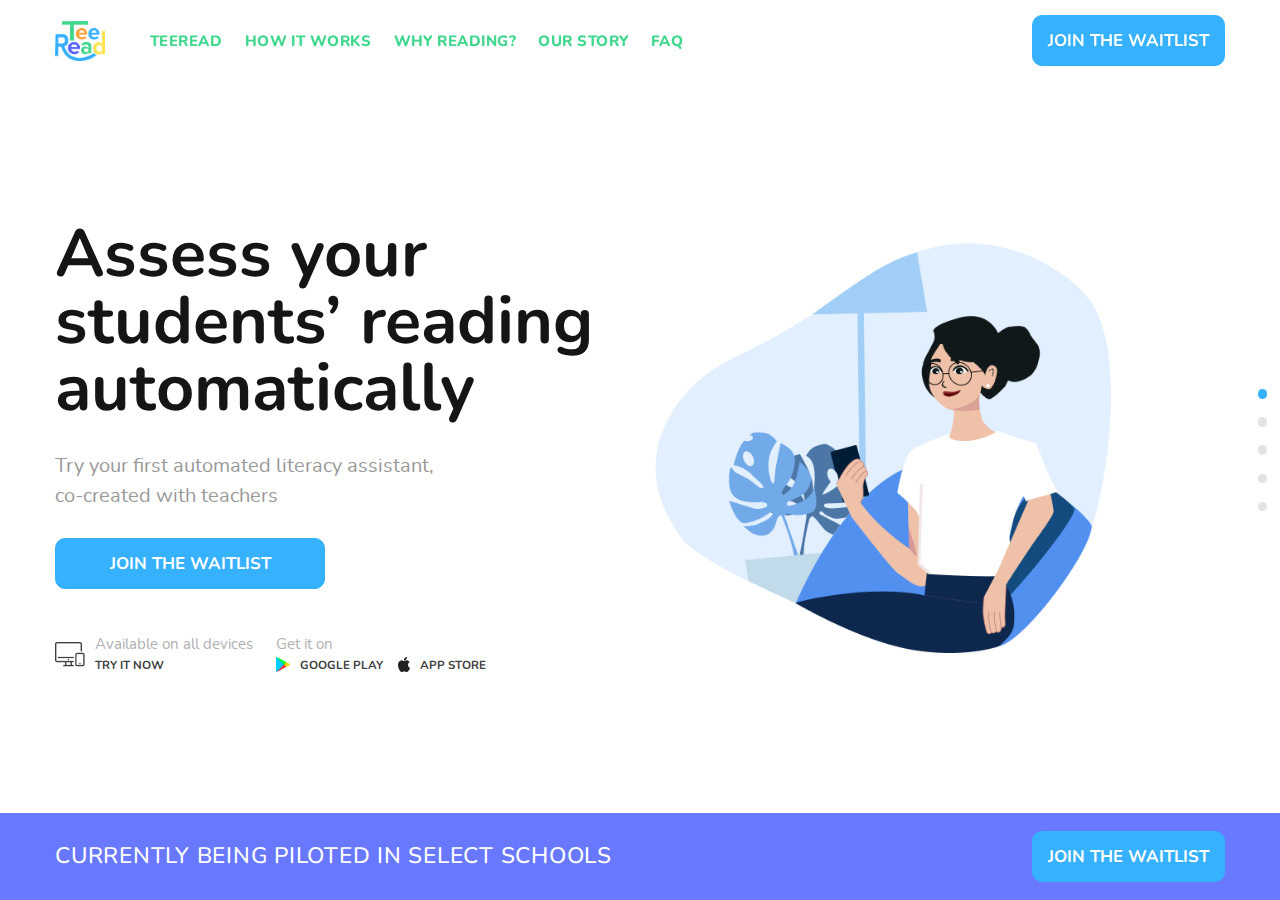
==== index.html @ f29bf94a "fix title & subtitle" ====
<!DOCTYPE html>
<html lang="en">
  <head>
    <meta charset="utf-8" />
    <meta
      name="viewport"
      content="width=device-width, initial-scale=1, shrink-to-fit=no, user-scalable=0"
    />
    <meta
      name="description"
      content="TeeRead - Your first virtual reading teacher-assistant"
    />
    <meta name="author" content="Tixcode" />

    <title>TeeRead</title>

    <!-- CSS -->
    <link href="css/bootstrap.min.css" rel="stylesheet" />
    <link href="css/owl.carousel.min.css" rel="stylesheet" />
    <link href="css/owl.theme.default.min.css" rel="stylesheet" />
    <link href="css/animate.min.css" rel="stylesheet" />
    <link href="css/jquery.pagepiling.css" rel="stylesheet" />
    <link href="css/jquery.fancybox.min.css" rel="stylesheet" />
    <link href="css/LineIcons.css" rel="stylesheet" />

    <!-- Main CSS -->
    <link href="css/style.css" rel="stylesheet" />
    <link href="css/pagepiling.index.css" rel="stylesheet" />

    <!-- mailchimp -->
    <link
      href="//cdn-images.mailchimp.com/embedcode/classic-10_7.css"
      rel="stylesheet"
      type="text/css"
    />

    <!-- Favicons -->
    <link
      rel="apple-touch-icon"
      sizes="180x180"
      href="img/favicons/apple-touch-icon.png"
    />
    <link
      rel="icon"
      type="image/png"
      sizes="32x32"
      href="img/favicons/favicon-32x32.png"
    />
    <link
      rel="icon"
      type="image/png"
      sizes="16x16"
      href="img/favicons/favicon-16x16.png"
    />
    <link rel="manifest" href="img/favicons/site.webmanifest" />
    <link rel="shortcut icon" href="img/favicons/favicon.ico" />
    <meta name="msapplication-TileColor" content="#222222" />
    <meta
      name="msapplication-config"
      content="img/favicons/browserconfig.xml"
    />
    <meta name="theme-color" content="#ffffff" />

    <!-- Global site tag (gtag.js) - Google Analytics -->
    <script
      async
      src="https://www.googletagmanager.com/gtag/js?id=UA-169179571-1"
    ></script>
    <script>
      window.dataLayer = window.dataLayer || [];
      function gtag() {
        dataLayer.push(arguments);
      }
      gtag("js", new Date());

      gtag("config", "UA-169179571-1");
    </script>

    <script>
      !(function () {
        var analytics = (window.analytics = window.analytics || []);
        if (!analytics.initialize)
          if (analytics.invoked)
            window.console &&
              console.error &&
              console.error("Segment snippet included twice.");
          else {
            analytics.invoked = !0;
            analytics.methods = [
              "trackSubmit",
              "trackClick",
              "trackLink",
              "trackForm",
              "pageview",
              "identify",
              "reset",
              "group",
              "track",
              "ready",
              "alias",
              "debug",
              "page",
              "once",
              "off",
              "on",
              "addSourceMiddleware",
              "addIntegrationMiddleware",
              "setAnonymousId",
              "addDestinationMiddleware",
            ];
            analytics.factory = function (e) {
              return function () {
                var t = Array.prototype.slice.call(arguments);
                t.unshift(e);
                analytics.push(t);
                return analytics;
              };
            };
            for (var e = 0; e < analytics.methods.length; e++) {
              var key = analytics.methods[e];
              analytics[key] = analytics.factory(key);
            }
            analytics.load = function (key, e) {
              var t = document.createElement("script");
              t.type = "text/javascript";
              t.async = !0;
              t.src =
                "https://cdn.segment.com/analytics.js/v1/" +
                key +
                "/analytics.min.js";
              var n = document.getElementsByTagName("script")[0];
              n.parentNode.insertBefore(t, n);
              analytics._loadOptions = e;
            };
            analytics._writeKey = "eTuAxEQkCbrU5e5xrBEF3hxDfSV9T7uh";
            analytics.SNIPPET_VERSION = "4.13.2";
            analytics.load("eTuAxEQkCbrU5e5xrBEF3hxDfSV9T7uh");
            analytics.page();
          }
      })();
    </script>
  </head>

  <body class="body-copyright-light">
    <div class="preloader">
      <div class="three-bounce">
        <div class="one"></div>
        <div class="two"></div>
        <div class="three"></div>
      </div>
    </div>
    <div class="wrapper">
      <header id="header" class="header header-fixed">
        <div class="header-bg"></div>

        <div class="container clearfix">
          <div class="d-flex align-items-center justify-content-between">
            <div class="d-flex align-items-center">
              <!-- LOGO -->
              <div class="brand">
                <a href="index.html">
                  <img
                    src="img/logo/logo-teeread.png"
                    alt="logo teeread"
                    width="50px"
                  />
                </a>
              </div>

              <!-- MENU HEADER -->
              <div class="header-content d-none d-lg-block">
                <nav class="menu-header">
                  <ul class="d-flex">
                    <li><a href="index.html">TEEREAD</a></li>
                    <li><a href="howItWorks.html">HOW IT WORKS</a></li>
                    <li data-menuanchor="Resources">
                      <a href="whyIsReadingImportant.html">WHY READING?</a>
                    </li>
                    <li><a href="ourStory.html">OUR STORY</a></li>
                    <li><a href="support.html">FAQ</a></li>
                  </ul>
                </nav>
              </div>
            </div>

            <div class="d-flex align-items-center justify-content-end">
              <!-- ---------------- HIDE --------------- -->
              <!-- <div class="d-none d-md-block"> -->
              <!-- ---------------- /HIDE --------------- -->
              <div class="d-flex align-items-center">
                <!-- ---------------- HIDE --------------- -->
                <!-- <div class="btn-sign-in mr-4" data-toggle="modal" data-target="#send-request">Sign in</div> -->
                <!-- ---------------- /HIDE --------------- -->
                <button
                  class="btn btn-primary"
                  data-toggle="modal"
                  data-target="#send-request"
                >
                  join the waitlist
                </button>
              </div>
              <!-- ---------------- HIDE --------------- -->
              <!-- </div> -->
              <!-- ---------------- /HIDE --------------- -->

              <!-- MENU NAV TOGGLE -->
              <button class="nav-toggle-btn a-nav-toggle d-lg-none ml-4">
                <span class="nav-toggle">
                  <span class="stick stick-1"></span>
                  <span class="stick stick-2"></span>
                </span>
              </button>
            </div>
          </div>
        </div>

        <div class="hide-menu a-nav-toggle"></div>

        <div class="menu">
          <!-- <div class="menu-lang">
            <a href="#" class="menu-lang-item active">Eng</a>
            <a href="#" class="menu-lang-item">fra</a>
            <a href="#" class="menu-lang-item">ger</a>
          </div> -->

          <nav class="menu-main" id="accordion">
            <ul id="menuMain">
              <li class="active"><a href="index.html">Teeread</a></li>
              <li><a href="howItWorks.html">How it works</a></li>
              <li><a href="whyIsReadingImportant.html">Why reading?</a></li>
              <li><a href="ourStory.html">Our Story</a></li>
              <li><a href="support.html">Support</a></li>
            </ul>
          </nav>

          <div class="menu-footer">
            <ul class="social social-rounded social-nav-toggle">
              <li>
                <a
                  href="https://www.youtube.com/channel/UCop2B0gRpACkFYAWOAhelCw"
                  target="_link"
                  ><i class="lni lni-youtube"></i
                ></a>
              </li>
              <li>
                <a href="https://www.instagram.com/teeread_ok/" target="_link"
                  ><i class="lni lni-instagram-original"></i
                ></a>
              </li>
            </ul>
            <div class="menu-copyright">
              &copy; TeeRead 2021<br />
              All Rights Reserved
            </div>
          </div>
        </div>
      </header>

      <div id="content" class="content">
        <div class="homepage-personal a-pagepiling">
          <!-- SECTION-1 -->
          <div class="section pp-scrollable slide-dark slide-dark-footer">
            <div class="slide-container pt-5 py-md-none">
              <div
                class="slide-bg animate-element delay5 fadeInRight d-none d-md-block d-lg-block d-xl-none"
              >
                <img
                  src="img/teacher-intro.png"
                  alt=""
                  class="slide-photo slide-teacher-intro"
                />
              </div>
              <div class="slide-bg animate-element delay5 fadeInDown">
                <div
                  class="slide-photo slide-intro-background-mobile transformLeft"
                ></div>
              </div>
              <div class="container">
                <div class="row d-flex align-items-center">
                  <div class="col-12 col-md-8 col-lg-6 z-index-1">
                    <h1
                      class="slide-title animate-element delay4 fadeInDown slide-title-white-mobile"
                    >
                      Assess your students’ reading automatically
                    </h1>
                    <div class="animate-element delay6 fadeInUp">
                      <div
                        class="slide-descr slide-descr-intro slide-descr-white-mobile"
                      >
                        Try your first automated literacy assistant, co-created
                        with teachers
                      </div>
                      <div class="slide-btn row">
                        <div class="col-12 col-md-6 btn-intro">
                          <button
                            class="btn btn-primary width-btn"
                            data-toggle="modal"
                            data-target="#send-request"
                          >
                            Join the waitlist
                          </button>
                        </div>
                        <!-- ---------------- HIDE --------------- -->
                        <!-- <div class="col-12 col-md-6 btn-intro">
                          <a href="howItWorks.html" class="d-contents">
                            <button class="btn btn-outline-success width-btn">How it works</button>
                          </a>
                        </div> -->
                        <!-- ---------------- /HIDE --------------- -->
                      </div>
                      <div class="d-none d-md-block d-lg-block d-xl-block">
                        <div class="mt-5 d-flex">
                          <a href="#" class="d-inline-block mr-4">
                            <div class="d-flex align-items-center">
                              <img
                                src="img/devices.png"
                                alt="devices"
                                class="device-icon"
                              />
                              <div>
                                <p class="btn-app-subtitle">
                                  Available on all devices
                                </p>
                                <div
                                  class="btn-app-title btn-app-title-hover"
                                  data-toggle="modal"
                                  data-target="#send-request"
                                >
                                  Try it now
                                </div>
                              </div>
                            </div>
                          </a>
                          <div class="d-inline-block">
                            <p class="btn-app-subtitle">Get it on</p>
                            <div class="d-flex">
                              <a
                                href="https://play.google.com/store/apps/details?id=com.teeread.teachers"
                                target="_blank"
                                class="d-flex mr-3"
                              >
                                <img
                                  src="img/google-play.png"
                                  alt="google-play-icon"
                                  class="google-apple-icon"
                                />
                                <div class="btn-app-title btn-app-title-hover">
                                  Google play
                                </div>
                              </a>
                              <a
                                href="https://apps.apple.com/us/app/teeread-for-teachers/id1532435916"
                                target="_blank"
                                class="d-flex"
                              >
                                <img
                                  src="img/apple.png"
                                  alt="apple-icon"
                                  class="google-apple-icon"
                                />
                                <div class="btn-app-title btn-app-title-hover">
                                  App store
                                </div>
                              </a>
                            </div>
                          </div>
                        </div>
                      </div>
                    </div>
                  </div>
                  <div
                    class="col-6 animate-element delay5 fadeInRight d-none d-xl-block"
                  >
                    <img
                      src="img/teacher-intro.png"
                      alt=""
                      class="teacher-intro"
                    />
                  </div>
                </div>
              </div>
              <div
                class="z-index-200 section-bar animate-element delay4 fadeInUp"
              >
                <div class="container">
                  <div class="row">
                    <div
                      class="col-12 d-flex align-items-center justify-content-between"
                    >
                      <h3
                        class="section-bar-title animate-element delay6 fadeInUp mb-0"
                      >
                        Currently being piloted in select schools
                      </h3>
                      <button
                        class="btn btn-primary animate-element delay8 fadeInUp d-none d-md-block d-lg-block d-xl-block"
                        data-toggle="modal"
                        data-target="#send-request"
                      >
                        Join the waitlist
                      </button>
                    </div>
                  </div>
                </div>
              </div>
            </div>
          </div>

          <!-- SECTION-2 -->
          <div class="section pp-scrollable slide-personal-services">
            <div class="slide-container">
              <!-- circle-orange -->
              <div class="container">
                <div class="row award-list d-flex justify-content-center my-5">
                  <div
                    class="col-12 col-sm-7 col-md-4 col-lg-3 col-xl-3 animate-element delay5 fadeInUp my-5"
                  >
                    <div class="award-item-blue">
                      <a href="#Assess">
                        <div class="award-item-logo">
                          <img src="img/checklist.png" alt="" />
                        </div>
                        <div class="award-item-descr slide-descr">
                          Assess fluency and reading comprehension automatically
                        </div>
                      </a>
                    </div>
                  </div>
                  <div
                    class="col-12 col-sm-7 col-md-4 col-lg-3 col-xl-3 animate-element delay6 fadeInUp my-5"
                  >
                    <div class="award-item-light-blue">
                      <a href="#Library">
                        <div class="award-item-logo">
                          <img src="img/book.png" alt="" />
                        </div>
                        <div class="award-item-descr slide-descr">
                          Give your students access to a personalized library of
                          books
                        </div>
                      </a>
                    </div>
                  </div>
                  <div
                    class="col-12 col-sm-7 col-md-4 col-lg-3 col-xl-3 animate-element delay7 fadeInUp my-5"
                  >
                    <div class="award-item-green">
                      <a href="#Teacher">
                        <div class="award-item-logo">
                          <img src="img/hero.png" alt="" />
                        </div>
                        <div class="award-item-descr slide-descr">
                          Co-created with and for teachers
                        </div>
                      </a>
                    </div>
                  </div>
                </div>
              </div>
            </div>
          </div>

          <!-- SECTION-3 -->
          <div class="section pp-scrollable slide-personal-services">
            <div class="slide-container">
              <!-- circle-orange -->
              <div class="slide-bg animate-element delay5 fadeInLeft">
                <img
                  src="img/ring-orange.png"
                  alt=""
                  class="slide-photo slide-circle1"
                />
              </div>
              <div class="container">
                <div class="row">
                  <div
                    class="col-12 col-md-6 d-none d-md-block d-lg-block d-xl-block"
                  >
                    <div
                      class="animate-element delay5 fadeInRight d-flex justify-content-center"
                    >
                      <img
                        src="img/phone-home-1.png"
                        alt="phone"
                        class="phone-photo"
                      />
                    </div>
                  </div>
                  <div class="col-12 col-md-5 d-flex align-items-center">
                    <div>
                      <h3
                        class="slide-title-info animate-element delay5 fadeInDown"
                      >
                        Assess fluency and reading comprehension automatically
                      </h3>
                      <div
                        class="service-item-descr font-size-item-descr slide-descr animate-element delay5 fadeInUp"
                      >
                        Assign a TeeRead assessment to your classroom in
                        minutes, get access to your students’ key reading
                        metrics and group them all within the platform.
                      </div>
                      <!-- ---------------- HIDE --------------- -->
                      <div
                        class="service-item-more animate-element delay7 fadeInUp"
                      >
                        <a
                          href="howItWorks.html"
                          class="btn btn-sm btn-circle btn-success"
                          >see how it works</a
                        >
                      </div>
                      <!-- ---------------- /HIDE --------------- -->
                    </div>
                  </div>
                  <div class="col-12 d-none show-phone mt-5">
                    <div
                      class="animate-element delay5 fadeInRight d-flex justify-content-center"
                    >
                      <img
                        src="img/phone-home-1.png"
                        alt="phone"
                        class="phone-photo"
                      />
                    </div>
                  </div>
                </div>
              </div>
            </div>
          </div>

          <!-- SECTION-4 -->
          <div class="section pp-scrollable slide-personal-services">
            <div class="slide-container">
              <!-- circle-orange -->
              <div class="slide-bg animate-element delay5 fadeInRight">
                <img
                  src="img/ring-lightblue.png"
                  alt=""
                  class="slide-photo slide-circle2"
                />
              </div>
              <div class="container">
                <div class="row">
                  <div class="col-md-5 d-flex align-items-center">
                    <div>
                      <h3
                        class="slide-title-info animate-element delay5 fadeInDown"
                      >
                        Give your students access to a personalized library of
                        books
                      </h3>
                      <div
                        class="service-item-descr slide-descr font-size-item-descr animate-element delay5 fadeInUp"
                      >
                        After each assessment, your students gain access to a
                        personalized library of just-right leveled books so they
                        can continuously grow their love for reading.
                      </div>
                      <!-- ---------------- HIDE --------------- -->
                      <div
                        class="service-item-more animate-element delay7 fadeInUp"
                      >
                        <a
                          href="howItWorks.html"
                          class="btn btn-sm btn-circle btn-success"
                          >see how it works</a
                        >
                      </div>
                      <!-- ---------------- /HIDE --------------- -->
                    </div>
                  </div>
                  <div class="col-md-6">
                    <div
                      class="animate-element delay5 fadeInLeft d-flex justify-content-center"
                    >
                      <img
                        src="img/phone-home-2.png"
                        alt="phone"
                        class="phone-photo"
                      />
                    </div>
                  </div>
                </div>
              </div>
            </div>
          </div>

          <!-- SECTION-5 -->
          <div class="section pp-scrollable slide-personal-services">
            <div class="slide-container">
              <!-- circle-orange -->
              <div class="slide-bg animate-element delay5 fadeInLeft">
                <img
                  src="img/teacher.png"
                  alt=""
                  class="slide-photo slide-teacher"
                />
              </div>
              <div
                class="container container-teacher"
                style="margin-bottom: 200px; margin-top: 100px"
              >
                <div class="row">
                  <div class="col-md-6"></div>
                  <div class="col-md-5 d-flex align-items-center">
                    <div>
                      <h3
                        class="slide-title-info animate-element delay5 fadeInDown"
                      >
                        Co-created with and for teachers
                      </h3>
                      <div
                        class="service-item-descr slide-descr font-size-item-descr animate-element delay5 fadeInUp"
                      >
                        We want to be a real helper, not another platform that
                        drains your time. That’s why TeeRead was designed with
                        teachers to be useful in real classrooms.
                      </div>
                      <div
                        class="service-item-more animate-element delay7 fadeInUp"
                      >
                        <a
                          href="howItWorks.html"
                          class="btn btn-sm btn-circle btn-success"
                          >see how it works</a
                        >
                      </div>
                    </div>
                  </div>
                </div>
              </div>
            </div>
            <div
              class="flex-container"
              style="
                width: 100%;
                height: auto;
                padding: 1.2rem 0;
                background-color: #6979ff;
              "
            >
              <div class="container">
                <div class="row">
                  <div
                    class="col-12 d-flex align-items-center justify-content-between"
                  >
                    <h3
                      class="section-bar-title animate-element delay6 fadeInUp mb-0"
                    >
                      Currently being piloted in select schools
                    </h3>
                    <button
                      class="btn btn-primary animate-element delay8 fadeInUp d-none d-md-block d-lg-block d-xl-block"
                      data-toggle="modal"
                      data-target="#send-request"
                    >
                      Join the waitlist
                    </button>
                  </div>
                  <div class="col-12 d-none show-btn-wailist mt-4">
                    <div class="d-flex justify-content-center">
                      <button
                        class="btn btn-primary animate-element delay8 fadeInUp"
                        data-toggle="modal"
                        data-target="#send-request"
                      >
                        Join the waitlist
                      </button>
                    </div>
                  </div>
                </div>
              </div>
            </div>

            <!-- ---------------- HIDE --------------- -->
            <!-- <div class="carousel-project-personal a-carousel-projects owl-carousel owl-theme">
              <div class="carousel-project-item">
                  <div class="container my-5">
                    <div class="animate-element delay5 fadeInDown">
                      <div class="row d-flex justify-content-center">
                        <div class="col-10">
                          <div class="card-testimonials">
                              <div class="d-none show-photo-testimonials">
                                <div class="d-flex align-items-center justify-content-center mb-2">
                                  <img src="img/teacher-profile-1.jpg" alt="" class="img-testimonials">
                                </div>
                                <p class="mb-0 text-center" style="white-space: nowrap;">Teacher</p>
                                <small class="d-flex justify-content-center" style="white-space: nowrap; color: #999999">Chicago, US</small>
                                <hr>
                              </div>
                              <div class="d-flex align-items-center justify-content-center">
                                <div class="d-flex align-items-center">
                                  <span class="slide-descr-testimonials-mark mr-3 d-none d-md-block d-lg-block d-xl-block">“</span>
                                  <div class="slide-descr-testimonials">“OMG TeeRead would be a complete game changer!”​</div>
                                </div>
                                <div class="ml-4 d-none d-md-block d-lg-block d-xl-block">
                                  <div class=" d-flex align-items-center ">
                                    <img src="img/teacher-profile-1.jpg" alt="" class="img-testimonials">
                                    <div class="ml-4">
                                      <div class="d-flex align-items-center">
                                        <div style="border-top: 2px solid rgb(145, 145, 145); width: 15px;margin-right: 5px;"></div>
                                        <div>
                                          <p class="mb-0" style="white-space: nowrap;">Teacher</p>
                                          <small class="color: #999999" style="white-space: nowrap;">Chicago, US</small>
                                        </div>
                                      </div>
                                    </div>
                                  </div>
                                </div>
                              </div>
                          </div>
                        </div>
                      </div>
                    </div>
                  </div>
              </div>
              <div class="carousel-project-item">
                <div class="container my-5">
                  <div class="animate-element delay5 fadeInDown">
                    <div class="row d-flex justify-content-center">
                      <div class="col-10">
                        <div class="card-testimonials">
                            <div class="d-none show-photo-testimonials">
                              <div class="d-flex align-items-center justify-content-center mb-2">
                                <img src="img/teacher-profile-1.jpg" alt="" class="img-testimonials">
                              </div>
                              <p class="mb-0 text-center" style="white-space: nowrap;">Teacher</p>
                              <small class="d-flex justify-content-center" style="white-space: nowrap; color: #999999">Chicago, US</small>
                              <hr>
                            </div>
                            <div class="d-flex align-items-center justify-content-center">
                              <div class="d-flex align-items-center">
                                <span class="slide-descr-testimonials-mark mr-3 d-none d-md-block d-lg-block d-xl-block">“</span>
                                <div class="slide-descr-testimonials">“OMG TeeRead would be a complete game changer!”​</div>
                              </div>
                              <div class="ml-4 d-none d-md-block d-lg-block d-xl-block">
                                <div class=" d-flex align-items-center ">
                                  <img src="img/teacher-profile-1.jpg" alt="" class="img-testimonials">
                                  <div class="ml-4">
                                    <div class="d-flex align-items-center">
                                      <div style="border-top: 2px solid rgb(145, 145, 145); width: 15px;margin-right: 5px;"></div>
                                      <div>
                                        <p class="mb-0" style="white-space: nowrap;">Teacher</p>
                                        <small class="color: #999999" style="white-space: nowrap;">Chicago, US</small>
                                      </div>
                                    </div>
                                  </div>
                                </div>
                              </div>
                            </div>
                        </div>
                      </div>
                    </div>
                  </div>
                </div>
              </div>
              <div class="carousel-project-item">
                <div class="container my-5">
                  <div class="animate-element delay5 fadeInDown">
                    <div class="row d-flex justify-content-center">
                      <div class="col-10">
                        <div class="card-testimonials">
                            <div class="d-none show-photo-testimonials">
                              <div class="d-flex align-items-center justify-content-center mb-2">
                                <img src="img/teacher-profile-1.jpg" alt="" class="img-testimonials">
                              </div>
                              <p class="mb-0 text-center" style="white-space: nowrap;">Teacher</p>
                              <small class="d-flex justify-content-center" style="white-space: nowrap; color: #999999">Chicago, US</small>
                              <hr>
                            </div>
                            <div class="d-flex align-items-center justify-content-center">
                              <div class="d-flex align-items-center">
                                <span class="slide-descr-testimonials-mark mr-3 d-none d-md-block d-lg-block d-xl-block">“</span>
                                <div class="slide-descr-testimonials">“OMG TeeRead would be a complete game changer!”​</div>
                              </div>
                              <div class="ml-4 d-none d-md-block d-lg-block d-xl-block">
                                <div class=" d-flex align-items-center ">
                                  <img src="img/teacher-profile-1.jpg" alt="" class="img-testimonials">
                                  <div class="ml-4">
                                    <div class="d-flex align-items-center">
                                      <div style="border-top: 2px solid rgb(145, 145, 145); width: 15px;margin-right: 5px;"></div>
                                      <div>
                                        <p class="mb-0" style="white-space: nowrap;">Teacher</p>
                                        <small class="color: #999999" style="white-space: nowrap;">Chicago, US</small>
                                      </div>
                                    </div>
                                  </div>
                                </div>
                              </div>
                            </div>
                        </div>
                      </div>
                    </div>
                  </div>
                </div>
              </div>
            </div> -->
            <!-- ---------------- /HIDE --------------- -->

            <footer class="flex-container footer pt-0">
              <!-- ---------------- HIDE --------------- -->
              <!-- <div class="container mb-5">

                <div class="row">
                  <div class="col-md-12 col-lg-8">
                    <div class="row">
                      <div class="col-6 col-sm-3">
                        <ul class="menu-footer">
                          <li class="title-menu-footer"><a href="#">Product</a></li>
                          <li><a href="howItWorks.html">How it works?</a></li>
                          <li><a href="#">Why is reading important?</a></li>
                        </ul>
                      </div>
                      <div class="col-6 col-sm-3">
                        <ul class="menu-footer">
                          <li class="title-menu-footer"><a href="#">Resource</a></li>
                          <li><a href="#">Learn Center</a></li>
                          <li><a href="#">Support</a></li>
                        </ul>
                      </div>
                      <div class="col-6 col-sm-3">
                        <ul class="menu-footer">
                          <li class="title-menu-footer"><a href="#">About</a></li>
                          <li><a href="#">Our Story</a></li>
                          <li><a href="#">Blog</a></li>
                          <li><a href="#">Email us</a></li>
                        </ul>
                      </div>
                      <div class="col-6 col-sm-3">
                        <ul class="menu-footer">
                          <li class="title-menu-footer"><a href="#">Get Started</a></li>
                          <li><a href="#">Sign In</a></li>
                          <li><a href="#">Sing Up for the waitlist</a></li>
                        </ul>
                      </div>
                    </div>
                    
                  </div>
                  <div class="col-lg-4 col-md-12 footer-suscribe-newsletter">
                    <p class="title-suscribe-newsletter">Subscribe to our newsletter!</p>
                    <p class="descr-suscribe-newsletter">Get TeeRead resources, curated content, and activities inspiration for your classroom right into your inbox. Be the first to learn the news about TeeRead launch and product updates.</p>
                    <form action="" class="d-flex">
                      <input type="text" name="email" class="form-control mr-3" placeholder="Your email">
                      <button type="submit" class="btn btn-white">Suscribe</button>
                    </form>
                  </div>
                </div>
              </div>
              <div class="border-top-white"></div> -->
              <!-- ---------------- /HIDE --------------- -->
              <div class="container">
                <div class="row">
                  <div class="col-12 my-4">
                    <div class="row d-flex align-items-center">
                      <div class="col-6">
                        <a
                          class="text-white fw-bold mr-3 link-support"
                          href="support.html"
                          >Support</a
                        >
                        <span class="line-vertical"></span>
                        <small class="ml-3 copyright-white"
                          >Copyright © 2021. All rights reserved.</small
                        >
                      </div>
                      <div class="col-6">
                        <ul
                          class="social social-rounded d-flex justify-content-end"
                        >
                          <li>
                            <a
                              href="https://www.youtube.com/channel/UCop2B0gRpACkFYAWOAhelCw"
                              target="_link"
                              ><i class="lni lni-youtube"></i
                            ></a>
                          </li>
                          <li class="mr-0">
                            <a
                              href="https://www.instagram.com/teeread_ok/"
                              target="_link"
                              ><i class="lni lni-instagram-original"></i
                            ></a>
                          </li>
                          <!-- ---------------- HIDE --------------- -->
                          <!-- <li><a href="#" target="_link"><i class="lni lni-facebook-filled"></i></a></li>
                          <li class="mr-0"><a href="#" target="_link"><i class="lni lni-twitter-filled"></i></a></li> -->
                          <!-- ---------------- /HIDE --------------- -->
                        </ul>
                      </div>
                    </div>
                  </div>
                </div>
              </div>
            </footer>
          </div>
        </div>
      </div>
    </div>

    <!-- Modal -->
    <div class="modal fade" id="send-request">
      <div class="modal-dialog modal-dialog-centered" role="document">
        <div class="modal-content">
          <div class="modal-header">
            <h2 class="modal-title">Join the waitlist</h2>
            <button
              type="button"
              class="close"
              data-dismiss="modal"
              aria-label="Close"
            >
              <i class="lni lni-close"></i>
            </button>
          </div>
          <div class="modal-body">
            <p class="slide-descr">Sign up and be the first to try TeeRead!</p>
            <!-- Begin Mailchimp Signup Form -->
            <div id="mc_embed_signup">
              <form
                action="https://teeread.us10.list-manage.com/subscribe/post?u=e3be2f84ce84baafe79715602&amp;id=d62dc9aa78"
                method="post"
                id="mc-embedded-subscribe-form"
                name="mc-embedded-subscribe-form"
                class="validate"
                target="_blank"
                novalidate
              >
                <div id="mc_embed_signup_scroll">
                  <div class="row">
                    <div class="mc-field-group col-sm-12">
                      <label for="mce-EMAIL">Email Address (required)</label>
                      <input
                        type="email"
                        value=""
                        name="EMAIL"
                        class="required email"
                        id="mce-EMAIL"
                      />
                    </div>
                    <div class="mc-field-group col-md-6 col-sm-12">
                      <label for="mce-NAME">Name </label>
                      <input
                        type="text"
                        value=""
                        name="NAME"
                        class=""
                        id="mce-NAME"
                      />
                    </div>
                    <div class="mc-field-group col-md-6 col-sm-12">
                      <label for="mce-SCHOOL">School Name </label>
                      <input
                        type="text"
                        value=""
                        name="SCHOOL"
                        class=""
                        id="mce-SCHOOL"
                      />
                    </div>
                  </div>
                  <div id="mce-responses" class="clear">
                    <div
                      class="response"
                      id="mce-error-response"
                      style="display: none"
                    ></div>
                    <div
                      class="response"
                      id="mce-success-response"
                      style="display: none"
                    ></div>
                  </div>
                  <!-- real people should not fill this in and expect good things - do not remove this or risk form bot signups-->
                  <div
                    style="position: absolute; left: -5000px"
                    aria-hidden="true"
                  >
                    <input
                      type="text"
                      name="b_e3be2f84ce84baafe79715602_d62dc9aa78"
                      tabindex="-1"
                      value=""
                    />
                  </div>
                  <div class="clear center-md">
                    <input
                      type="submit"
                      value="Join the waitlist!"
                      name="subscribe"
                      id="mc-embedded-subscribe"
                      class="button"
                    />
                  </div>
                </div>
              </form>
            </div>
            <script
              type="text/javascript"
              src="//s3.amazonaws.com/downloads.mailchimp.com/js/mc-validate.js"
            ></script>
            <script type="text/javascript">
              (function ($) {
                window.fnames = new Array();
                window.ftypes = new Array();
                fnames[0] = "EMAIL";
                ftypes[0] = "email";
                fnames[1] = "NAME";
                ftypes[1] = "text";
                fnames[2] = "SCHOOL";
                ftypes[2] = "text";
                fnames[3] = "ADDRESS";
                ftypes[3] = "address";
                fnames[4] = "PHONE";
                ftypes[4] = "phone";
              })(jQuery);
              var $mcj = jQuery.noConflict(true);
            </script>
            <!--End mc_embed_signup-->
            <!-- <form class="form-request a-ajax-form">
              <div class="form-group form-group-material a-form-group">
                <input type="text" name="name" class="form-control" placeholder="Name">
              </div>
              <div class="form-group form-group-material a-form-group">
                <input type="email" name="email" class="form-control" required="" placeholder="Email Address (required)">
              </div>
              <div class="form-group form-group-material a-form-group">
                <input type="text" name="school-name" class="form-control" placeholder="School Name">
              </div>
              <div class="message text-success success-message">Your message is successfully sent...</div>
              <div class="message text-danger error-message">Sorry something went wrong</div>
              <div class="control-btn text-right">
                <button type="submit" class="btn btn-success">Submit</button>
              </div>
            </form> -->
          </div>
        </div>
      </div>
    </div>

    <script
      src="https://code.jquery.com/jquery-1.12.4.min.js"
      integrity="sha256-ZosEbRLbNQzLpnKIkEdrPv7lOy9C27hHQ+Xp8a4MxAQ="
      crossorigin="anonymous"
    ></script>
    <script>
      window.jQuery ||
        document.write('<script src="js/jquery.min.js"><\/script>');
    </script>
    <script src="js/bootstrap.bundle.min.js"></script>
    <script src="js/owl.carousel.min.js"></script>
    <script src="js/jquery.pagepiling.min.js"></script>
    <script src="js/jquery.fancybox.min.js"></script>
    <script src="js/jquery.validate.min.js"></script>
    <script src="js/script.js"></script>
    <script src="js/pagepiling.index.js"></script>
  </body>
</html>
---- css/style.css ----
/* ------------------------------------------------------------------------------

  1.  Global

      1.1 General
      1.2 Typography
      1.3 Buttons
      1.4 Forms
      1.5 Animation

  2.  Preloader
  3.  Header
  4.  Home Personal

	  4.1 Slide Intro
	  4.2 Slide Services
	  4.3 Slide Projects
	  4.4 Slide Awards
	  4.5 Slide Experience
	  4.6 Slide Clients
	  4.7 Slide Testimonials
	  4.8 Slide Contact

  5.  Footer



/*-------------------------------------------------------------------------------
  1. Global
-------------------------------------------------------------------------------*/

/* 1.1 General */

@import url("https://fonts.googleapis.com/css2?family=Nunito:ital,wght@0,200;0,300;0,400;0,600;0,700;0,800;0,900;1,200;1,300;1,400;1,600;1,700;1,800;1,900&display=swap");

@font-face {
  font-family: "Nunito";
  src: url("../fonts/nunito-regular-webfont.woff2") format("woff2"),
    url("../fonts/nunito-regular-webfont.woff") format("woff");
  font-weight: normal;
  font-style: normal;
}

html {
  font-size: 12px;
}

body {
  font-family: "Nunito", sans-serif;
  color: #000000;
}

a {
  color: #40d78e;
  text-decoration: none;
}

a:hover {
  color: #35c47e;
  text-decoration: none;
}

a.text-primary:focus,
a.text-primary:hover {
  color: #40d78f !important;
}

::selection {
  background-color: #151515;
  color: #ffffff;
  text-shadow: none;
}

-webkit-::selection {
  background-color: #151515;
  color: #ffffff;
  text-shadow: none;
}

::-moz-selection {
  background-color: #151515;
  color: #ffffff;
  text-shadow: none;
}

::-webkit-scrollbar {
  width: 5px;
  height: 5px;
}

::-webkit-scrollbar-thumb {
  cursor: pointer;
  background: #40d78f;
}

@media (min-width: 1200px) {
  .container,
  .container-sm,
  .container-md,
  .container-lg,
  .container-xl {
    max-width: 1200px;
  }
}

@media (min-width: 1600px) {
  .container-fluid {
    padding-left: 4.25rem;
    padding-right: 4.25rem;
  }
}

.full-height {
  min-height: 100vh;
}

.z-index-1 {
  z-index: 1;
}

.z-index-2 {
  z-index: 2;
}

.z-index-200 {
  z-index: 200;
}

.section-bar {
  background-color: #6979ff;
  height: auto;
  position: absolute;
  bottom: 0;
  width: 100%;
  display: flex;
  align-items: center;
  padding: 1.2rem 0;
}

.section-bar-title {
  color: #fff;
  text-transform: uppercase;
  font-size: 1.5rem;
  line-height: 1.35;
  letter-spacing: 0.05rem;
}

/* 1.2 Typography */

.font-custom {
  font-family: "Nunito", sans-serif;
}

.text-primary {
  color: #151515 !important;
}

.text-success,
a.text-success:hover {
  color: #40d78f !important;
}

.text-underline {
  text-decoration: underline;
}

.text-md {
  font-size: 1.125rem;
}

.text-white a {
  color: #ffffff;
}

/* Colors */
.light-blue {
  color: #35b0ff;
}
.green {
  color: #40d78f !important;
}
.yellow {
  color: #ffe34f;
}
.orange {
  color: #ffa134;
}
.black {
  color: #000000 !important;
}
.red {
  color: #f17373;
}
.violet {
  color: #6979ff !important;
}

/* 1.3 Buttons */

button:focus,
input:focus {
  outline: none;
}

.btn {
  padding: 0.8rem 1rem;
  border-radius: 10px;
  font-weight: bold;
  font-size: 1.125rem;
  text-transform: uppercase;
}

.btn-success,
.btn-success:hover,
.btn-success.focus,
.btn-success:focus,
.btn-success:not(:disabled):not(.disabled).active,
.btn-success:not(:disabled):not(.disabled):active,
.show > .btn-success.dropdown-toggle {
  background-color: #40d78f;
  border-color: #40d78f;
}

.btn-outline-success,
.btn-outline-success:hover,
.btn-outline-success.focus,
.btn-outline-success:focus,
.btn-outline-success:not(:disabled):not(.disabled).active,
.btn-outline-success:not(:disabled):not(.disabled):active,
.show > .btn-outline-success.dropdown-toggle {
  color: #40d78f;
  border-color: #40d78f;
  box-shadow: none;
  background-color: #fff;
}

.btn-primary,
.btn-primary:hover,
.btn-primary.focus,
.btn-primary:focus,
.btn-primary:not(:disabled):not(.disabled).active,
.btn-primary:not(:disabled):not(.disabled):active,
.show > .btn-primary.dropdown-toggle {
  background-color: #35b1ff;
  border-color: #35b1ff;
}

.btn-success,
.btn-primary {
  transition: box-shadow 0.3s ease-in-out;
  transition-delay: 0;
}

.btn-success:hover,
.btn-success.focus,
.btn-success:focus {
  box-shadow: rgba(92, 165, 149, 0.2) 0 0 0 6px;
  border-color: #40d78f;
  background-color: #fff;
  color: #40d78f;
}

.btn-outline-success:hover,
.btn-outline-success.focus,
.btn-outline-success:active {
  background-color: #40d78f;
  color: #fff;
  box-shadow: none;
}

.btn-primary:hover,
.btn-primary.focus,
.btn-primary:focus {
  box-shadow: rgba(92, 148, 165, 0.2) 0 0 0 6px;
  border-color: #35b1ff;
  background-color: #fff;
  color: #35b1ff;
}

.btn-sm {
  padding-top: 0.5rem;
  padding-bottom: 0.375rem;
  font-size: 1rem;
}

.btn-circle.btn-sm {
  padding-left: 0.4375rem;
  padding-right: 0.4375rem;
  min-width: calc(0.875rem + 1.5em + 2px);
}

.btn-app-title {
  margin-top: 0;
  text-transform: uppercase;
  font-size: 0.775rem;
  font-weight: bold;
  color: #404040;
}

.btn-app-subtitle {
  margin-bottom: 0;
  color: #b0b0b0;
}

.device-icon {
  width: 30px;
  height: auto;
  margin-right: 10px;
}

.google-apple-icon {
  width: auto;
  height: 15px;
  margin-right: 10px;
}

.btn-app-title-hover:hover {
  color: #b0b0b0;
}

/* 1.4 Forms */

.control-btn {
  margin-top: 2rem;
}

select.form-control {
  background-image: url("data:image/svg+xml,%3csvg xmlns='http://www.w3.org/2000/svg' viewBox='0 0 64 64'%3e%3cpath fill='%23000000' d='M32,48.1c-1.3,0-2.4-0.5-3.5-1.3L0.8,20.7c-1.1-1.1-1.1-2.7,0-3.7c1.1-1.1,2.7-1.1,3.7,0L32,42.8l27.5-26.1 c1.1-1.1,2.7-1.1,3.7,0c1.1,1.1,1.1,2.7,0,3.7L35.5,46.5C34.4,47.9,33.3,48.1,32,48.1z'/%3e%3c/svg%3e");
  background-repeat: no-repeat;
  background-size: 1rem 1rem;
  background-position: 100% 50%;
  -webkit-appearance: none;
  -moz-appearance: none;
  appearance: none;
}

input.form-control {
  border: 1px solid #fff !important;
}

input.form-control:hover,
input.form-control:active,
input.form-control:focus {
  outline: 0px !important;
  -webkit-appearance: none;
  box-shadow: none !important;
  border: 1px solid #fff !important;
}

.btn-white {
  background-color: #fff;
  color: #40d78f;
  padding: 0.1rem 1rem;
  border-radius: 7px;
}

.form-group-material {
  margin-bottom: 0.625rem;
  padding-top: 1rem;
  position: relative;
}

.form-group-material .label {
  position: absolute;
  left: 0;
  font-size: 1.125rem;
  color: #999999;
  pointer-events: none;
  transform-origin: left top;
  transition: all 0.3s ease-in-out;
}

.form-group-material .label,
.form-group-material.a-form-group.active .label {
  transform: scale(0.77777778);
  top: 0;
}

.form-group-material.a-form-group .label {
  transform: scale(1);
  top: 1.5625rem;
}

.form-group-material .form-control {
  border-radius: 0;
  border: none;
  border-bottom: #999999 1px solid;
  background-color: transparent;
  padding: 0.5rem 0;
  font-size: 1.125rem;
  color: #000000;
}

.form-group-material .form-control:not(textarea) {
  height: calc(1.5em + 1rem + 1px);
}

.form-group-material .form-control:focus {
  outline: none;
  box-shadow: none;
  border-bottom-color: #000000;
}

label.error {
  margin-top: 0.5rem;
  margin-bottom: 0;
  color: #151515;
}

.form-control.error,
.form-control.error:focus {
  border-color: #151515;
  color: #151515;
}

.control-file {
  margin-top: 1.625rem;
  margin-bottom: 2.5rem;
  position: relative;
}

.control-file i {
  position: absolute;
  left: -0.25rem;
  top: 0.5625rem;
  font-size: 1.625rem;
}

.control-file .file-path-wrapper {
  overflow: hidden;
}

.control-file input.file-path {
  padding: 0 0 0 2.125rem;
  border: none;
  border-radius: 0;
  background: transparent;
  white-space: nowrap;
  overflow: hidden;
  text-overflow: ellipsis;
  font-size: 1.125rem;
}

.control-file input.file-path::-moz-placeholder {
  color: #151515;
  text-decoration: underline;
  opacity: 1;
  transition: color 0.3s ease;
}

.control-file:hover input.file-path::-moz-placeholder {
  color: #40d78f;
}

.control-file input.file-path:-ms-input-placeholder {
  color: #151515;
  text-decoration: underline;
  transition: color 0.3s ease;
}

.control-file:hover input.file-path:-ms-input-placeholder {
  color: #40d78f;
}

.control-file input.file-path::-webkit-input-placeholder {
  color: #151515;
  text-decoration: underline;
  transition: color 0.3s ease;
}

.control-file:hover input.file-path::-webkit-input-placeholder {
  color: #40d78f;
}

.control-file input[type="file"] {
  position: absolute;
  top: 0;
  right: 0;
  left: 0;
  bottom: 0;
  z-index: 10;
  width: 100%;
  margin: 0;
  padding: 0;
  font-size: 1.125rem;
  cursor: pointer;
  opacity: 0;
  filter: alpha(opacity=0);
}

.control-file input[type="file"]::-webkit-file-upload-button {
  display: none;
}

/* 1.5 Animation */

@-webkit-keyframes ring_animation {
  0%,
  100% {
    transform: translate3d(0, 0, 0) rotateZ(0.01deg);
  }
  34% {
    transform: translate3d(-10px, -10px, 0) rotateZ(0.01deg);
  }
  50% {
    transform: translate3d(0, 0, 0) rotateZ(0.01deg);
  }
  67% {
    transform: translate3d(10px, 10px, 0) rotateZ(0.01deg);
  }
}

@keyframes ring_animation {
  0%,
  100% {
    transform: translate3d(0, 0, 0) rotateZ(0.01deg);
  }
  34% {
    transform: translate3d(-10px, -10px, 0) rotateZ(0.01deg);
  }
  50% {
    transform: translate3d(0, 0, 0) rotateZ(0.01deg);
  }
  67% {
    transform: translate3d(10px, 10px, 0) rotateZ(0.01deg);
  }
}

@-webkit-keyframes phone_animation {
  0%,
  100% {
    transform: translate3d(0, 0, 0) rotateZ(0.01deg);
  }
  34% {
    transform: translate3d(0, 10px, 0) rotateZ(0.01deg);
  }
  50% {
    transform: translate3d(0, 0, 0) rotateZ(0.01deg);
  }
  67% {
    transform: translate3d(0, -10px, 0) rotateZ(0.01deg);
  }
}

@keyframes phone_animation {
  0%,
  100% {
    transform: translate3d(0, 0, 0) rotateZ(0.01deg);
  }
  34% {
    transform: translate3d(0, 10px, 0) rotateZ(0.01deg);
  }
  50% {
    transform: translate3d(0, 0, 0) rotateZ(0.01deg);
  }
  67% {
    transform: translate3d(0, -10px, 0) rotateZ(0.01deg);
  }
}

@-webkit-keyframes fadeZooming {
  from {
    opacity: 0;
    -webkit-transform: scale3d(0.6, 0.6, 0.6);
    transform: scale3d(0.6, 0.6, 0.6);
    margin-left: -12rem;
  }

  100% {
    opacity: 1;
    margin-left: 0;
  }
}

@keyframes fadeZooming {
  from {
    opacity: 0;
    -webkit-transform: scale3d(0.6, 0.6, 0.6);
    transform: scale3d(0.6, 0.6, 0.6);
    margin-left: -12rem;
  }

  100% {
    opacity: 1;
    margin-left: 0;
  }
}

.fadeZooming {
  -webkit-animation-name: fadeZooming;
  animation-name: fadeZooming;
}

@-webkit-keyframes fadeInDown {
  from {
    opacity: 0;
    -webkit-transform: translate3d(0, -6.5rem, 0);
    transform: translate3d(0, -6.5rem, 0);
  }

  to {
    opacity: 1;
    -webkit-transform: translate3d(0, 0, 0);
    transform: translate3d(0, 0, 0);
  }
}

@keyframes fadeInDown {
  from {
    opacity: 0;
    -webkit-transform: translate3d(0, -6.5rem, 0);
    transform: translate3d(0, -6.5rem, 0);
  }

  to {
    opacity: 1;
    -webkit-transform: translate3d(0, 0, 0);
    transform: translate3d(0, 0, 0);
  }
}

.fadeInDown {
  -webkit-animation-name: fadeInDown;
  animation-name: fadeInDown;
}

@-webkit-keyframes fadeInUp {
  from {
    opacity: 0;
    -webkit-transform: translate3d(0, 10rem, 0);
    transform: translate3d(0, 10rem, 0);
  }

  to {
    opacity: 1;
    -webkit-transform: translate3d(0, 0, 0);
    transform: translate3d(0, 0, 0);
  }
}

@keyframes fadeInUp {
  from {
    opacity: 0;
    -webkit-transform: translate3d(0, 10rem, 0);
    transform: translate3d(0, 10rem, 0);
  }

  to {
    opacity: 1;
    -webkit-transform: translate3d(0, 0, 0);
    transform: translate3d(0, 0, 0);
  }
}

.fadeInUp {
  -webkit-animation-name: fadeInUp;
  animation-name: fadeInUp;
}

@-webkit-keyframes fadeInLeft {
  from {
    opacity: 0;
    -webkit-transform: translate3d(-10rem, 0, 0);
    transform: translate3d(-10rem, 0, 0);
  }

  to {
    opacity: 1;
    -webkit-transform: translate3d(0, 0, 0);
    transform: translate3d(0, 0, 0);
  }
}

@keyframes fadeInLeft {
  from {
    opacity: 0;
    -webkit-transform: translate3d(-10rem, 0, 0);
    transform: translate3d(-10rem, 0, 0);
  }

  to {
    opacity: 1;
    -webkit-transform: translate3d(0, 0, 0);
    transform: translate3d(0, 0, 0);
  }
}

.fadeInLeft {
  -webkit-animation-name: fadeInLeft;
  animation-name: fadeInLeft;
}

@-webkit-keyframes fadeInRight {
  from {
    opacity: 0;
    -webkit-transform: translate3d(10rem, 0, 0);
    transform: translate3d(10rem, 0, 0);
  }

  to {
    opacity: 1;
    -webkit-transform: translate3d(0, 0, 0);
    transform: translate3d(0, 0, 0);
  }
}

@keyframes fadeInRight {
  from {
    opacity: 0;
    -webkit-transform: translate3d(10rem, 0, 0);
    transform: translate3d(10rem, 0, 0);
  }

  to {
    opacity: 1;
    -webkit-transform: translate3d(0, 0, 0);
    transform: translate3d(0, 0, 0);
  }
}

.fadeInRight {
  -webkit-animation-name: fadeInRight;
  animation-name: fadeInRight;
}

/*-------------------------------------------------------------------------------
  2. Preloader
/* ------------------------------------------------------------------------------- */

.preloader {
  position: fixed;
  overflow: hidden;
  z-index: 999999;
  left: 0;
  top: 0;
  width: 100%;
  height: 100%;
  background: #f5f4f0;
  text-align: center;
}

.three-bounce {
  position: absolute;
  top: 50%;
  left: 50%;
  -webkit-transform: translate(-50%, -50%);
  transform: translate(-50%, -50%);
}

.three-bounce > div {
  display: inline-block;
  width: 18px;
  height: 18px;
  border-radius: 100%;
  background-color: #35b1ff;
  -webkit-animation: bouncedelay 1.4s infinite ease-in-out both;
  animation: bouncedelay 1.4s infinite ease-in-out both;
}

.three-bounce .one {
  -webkit-animation-delay: -0.32s;
  animation-delay: -0.32s;
}

.three-bounce .two {
  -webkit-animation-delay: -0.16s;
  animation-delay: -0.16s;
}

@-webkit-keyframes bouncedelay {
  0%,
  80%,
  100% {
    -webkit-transform: scale(0);
  }
  40% {
    -webkit-transform: scale(1);
  }
}

@keyframes bouncedelay {
  0%,
  80%,
  100% {
    -webkit-transform: scale(0);
    transform: scale(0);
  }
  40% {
    transform: scale(1);
    -webkit-transform: scale(1);
  }
}

/*-------------------------------------------------------------------------------
  3. Header
-------------------------------------------------------------------------------*/

.header {
  padding-top: 1.5rem;
  padding-bottom: 1.5rem;
  margin-top: 0;
}

.header .container-fluid {
  color: #000000;
  transition: color 0.3s ease-in-out;
}

@media (min-width: 768px) {
  .header {
    padding-top: 1rem;
    padding-bottom: 1rem;
  }
}

.header-fixed {
  position: fixed;
  top: 0;
  left: 0;
  width: 100%;
  z-index: 900;
}

.header-bg {
  position: absolute;
  left: 0;
  right: 0;
  top: 0;
  height: 0;
  z-index: -1;
  background-color: #ffffff;
  box-shadow: 0 0 0px rgba(0, 0, 0, 0.1);
  transition: 0.3s ease-in-out;
}

.header-shadow .header-bg {
  height: 100%;
  box-shadow: 0 0 30px rgba(0, 0, 0, 0.1);
}

.brand {
  float: left;
  margin-right: 3rem;
  white-space: nowrap;
  font-size: 1.5rem;
  text-transform: uppercase;
}

.brand a {
  color: inherit;
  text-decoration: none;
}

.header-content {
  /* margin-left: 17.25%;
  margin-right: 17.25%; */
  padding-top: 3px;
}

.header-tagline {
  padding-top: 2px;
  font-size: 0.875rem;
  line-height: 1.28571429;
  color: #999999;
  font-weight: bold;
  text-transform: uppercase;
  transition: color 0.3s ease-in-out;
}

.header-contacts {
  font-weight: bold;
  text-transform: uppercase;
  font-size: 0.875rem;
}

.header-contact-item,
.header-contact-divider {
  display: inline-block;
  vertical-align: middle;
}

.header-contact-divider {
  margin-left: 1.875rem;
  margin-right: 1.875rem;
  opacity: 0.2;
}

.phone-link,
.phone-link:hover,
.mail-link,
.mail-link:hover {
  color: inherit;
  text-decoration: none;
}

.phone-link {
  cursor: default;
}

.nav-toggle-btn {
  background: none;
  border: none;
  padding: 0.625rem 0;
  margin: 0;
  border-radius: 0;
  outline: none;
  float: right;
  position: relative;
  z-index: 995;
  font-weight: bold;
  text-transform: uppercase;
  color: inherit;
}

.nav-toggle-btn:hover {
  color: #b11d11;
}

.nav-toggle-btn:focus {
  outline: none;
}

.nav-toggle {
  display: block;
  width: 24px;
}

.nav-toggle .stick {
  display: block;
  width: 100%;
  border-radius: 3px;
  height: 3px;
  background: #40d78f;
  transition: all 0.3s;
  position: relative;
}

.nav-toggle .stick + .stick {
  margin-top: 9px;
}

.body-menu-opened .nav-toggle .stick-1 {
  animation: ease 0.5s top forwards;
}

.nav-toggle .stick-1 {
  animation: ease 0.5s top-2 forwards;
}

.body-menu-opened .nav-toggle .stick-2 {
  animation: ease 0.5s bottom forwards;
}

.nav-toggle .stick-2 {
  animation: ease 0.5s bottom-2 forwards;
}

@keyframes top {
  0% {
    top: 0;
    transform: rotate(0);
  }
  50% {
    top: 6px;
    transform: rotate(0);
  }
  100% {
    top: 6px;
    transform: rotate(45deg);
  }
}

@keyframes top-2 {
  0% {
    top: 6px;
    transform: rotate(45deg);
  }
  50% {
    top: 6px;
    transform: rotate(0deg);
  }
  100% {
    top: 0;
    transform: rotate(0deg);
  }
}

@keyframes bottom {
  0% {
    bottom: 0;
    transform: rotate(0);
  }
  50% {
    bottom: 6px;
    transform: rotate(0);
  }
  100% {
    bottom: 6px;
    transform: rotate(135deg);
  }
}

@keyframes bottom-2 {
  0% {
    bottom: 6px;
    transform: rotate(135deg);
  }
  50% {
    bottom: 6px;
    transform: rotate(0);
  }
  100% {
    bottom: 0;
    transform: rotate(0);
  }
}

.menu {
  position: fixed;
  top: 0;
  right: 0;
  bottom: 0;
  z-index: 990;
  background: #ffffff;
  max-width: 100%;
  width: 100%;
  padding: 4.25rem 4.375rem 4.1875rem;
  display: flex;
  flex-direction: column;
  transition: transform 0.4s ease-in-out;
  -webkit-transform: translateX(100%);
  transform: translateX(100%);
}

.body-menu-opened .menu {
  -webkit-transform: translateX(0%);
  transform: translateX(0%);
}

.hide-menu {
  position: fixed;
  left: 0;
  right: 0;
  top: 0;
  bottom: 100%;
  background: rgba(0, 0, 0, 0.65);
  z-index: 980;
}

.body-menu-opened .hide-menu {
  bottom: 0;
}

@media (min-width: 576px) {
  .menu {
    width: 27.5rem;
  }

  .modal-dialog {
    max-width: 450px;
  }
}

.menu .menu-lang,
.menu .menu-main,
.menu .social,
.menu .menu-footer {
  opacity: 0;
  transform: translateY(3rem);
  transition: all 0.5s ease-in-out;
}

.menu .menu-lang {
  transition-delay: 0.2s;
}

.menu .menu-main {
  transition-delay: 0.4s;
}

.menu .social {
  transition-delay: 0.6s;
}

.menu .menu-footer {
  transition-delay: 0.8s;
}

.body-menu-opened .menu .menu-lang,
.body-menu-opened .menu .menu-main,
.body-menu-opened .menu .social,
.body-menu-opened .menu .menu-footer {
  opacity: 1;
  transform: translateY(0);
}

.menu .menu-lang {
  padding-bottom: 5.875rem;
  padding-bottom: 8.7037037vmin;
}

.menu-lang {
  font-size: 0.875rem;
  text-transform: uppercase;
  font-weight: 600;
}

.menu-lang-item {
  display: inline-block;
  margin-right: 1.5rem;
  color: #a3a4a8;
  text-decoration: none;
}

.menu-lang-item.active,
.menu-lang-item:hover {
  color: #1f2044;
  text-decoration: none;
}

.menu-main {
  height: 100%;
  overflow-x: hidden;
  overflow-y: auto;
  font-size: 1.375rem;
  font-weight: bold;
}

.menu-main > ul {
  margin: 0;
  padding: 0;
  list-style: none;
}

.menu-header > ul {
  margin: 0;
  padding: 0;
  list-style: none;
}

.menu-header > ul > li {
  margin-right: 1.5rem;
}

.menu-header a {
  font-size: 1rem;
  font-weight: 800;
  line-height: 1.35;
  letter-spacing: 0.03em;
}

.menu-main > ul > li {
  margin-bottom: 1.1875rem;
  padding-left: 2px;
}

.menu-main a,
.menu-main a:hover {
  color: #40d78f;
  text-decoration: none;
}

.menu-main a:hover {
  color: #35b1ff;
}

.menu-main .active > a {
  border-bottom: 2px solid #35b1ff;
}

.menu-main .active a:after {
  transform: translate(0, 0);
  opacity: 1;
}

.menu-footer {
  padding-top: 3rem;
}

.menu-copyright {
  margin-top: 2rem;
  text-transform: uppercase;
  font-size: 0.875rem;
  font-weight: bold;
  color: #999999;
}

.btn-sign-in {
  font-size: 1.125rem;
  font-weight: bold;
  text-transform: uppercase;
  cursor: pointer;
}

.btn-sign-in:hover,
.btn-sign-in:focus,
.btn-sign-in:active {
  color: #40d78e;
}

/*-------------------------------------------------------------------------------
  4. Home Personal
-------------------------------------------------------------------------------*/

.content a {
  transition: color 0.3s ease;
}

@media (max-width: 575px) {
  .homepage-personal .container {
    padding-left: 43px;
    padding-right: 43px;
  }

  .homepage-personal .slide-personal-projects .container {
    padding-right: 53px;
  }
}

#pp-nav.right {
  right: 0;
}

#pp-nav li {
  width: auto;
  height: auto;
  margin: 0.5rem;
}

#pp-nav li a {
  display: block;
  padding: 0.375rem;
}

#pp-nav span {
  display: block;
  position: static;
  width: 0.625rem;
  height: 0.625rem;
  border: none;
  background-color: #e3e3e3;
  transition: background-color 0.3s ease-in-out;
}

#pp-nav a:hover span {
  background-color: #aaaaaa;
}

@media (min-width: 1600px) {
  #pp-nav.right {
    right: 3.5rem;
  }
}

.pp-scrollable {
  background-color: #ffffff;
  overflow-x: hidden;
  overflow-y: auto;
  -webkit-overflow-scrolling: touch;
}

.slide-dark {
  background-color: #fff;
}

.slide-num {
  margin-bottom: 1rem;
  position: relative;
  z-index: 200;
  font-family: "Nunito", sans-serif;
  font-size: 1.125rem;
  color: #999999;
  transition: color 0.3s ease-in-out;
}

@media (min-width: 1400px) {
  .slide-num {
    position: fixed;
    left: 15px;
    top: 29.62962963vmin;
    z-index: 100;
    margin-bottom: 0;
  }
}

@media (min-width: 1600px) {
  .slide-num {
    left: 4.25rem;
  }
}

.slide-container {
  width: 100%;
  min-height: 100%;
  display: flex;
  align-items: center;
  padding-top: 6.75rem;
  padding-bottom: 3.25rem;
  position: relative;
}

.slide-container > .container {
  position: relative;
  z-index: 200;
}

.slide-title {
  margin-bottom: 2rem;
  font-size: 6vmin;
  font-family: "Nunito", sans-serif;
  font-weight: bold;
  line-height: 1;
  color: #151515;
}

@media (min-width: 768px) {
  .slide-title {
    font-size: 7.40740741vmin;
  }
}

.slide-title-lg {
  margin-left: -0.25rem;
  font-size: 6.875rem;
}

.slide-title-sub {
  margin-bottom: 2.75rem;
  font-size: 1.375rem;
  font-family: "Nunito", sans-serif;
  line-height: 1.45454545;
  color: #111111;
  text-transform: uppercase;
  letter-spacing: 0.025em;
}

.text-white .slide-title-sub {
  color: #ffffff;
}

.slide-title-sub-sm {
  font-size: 1.125rem;
  line-height: 1.55555556;
}

.slide-title-sub-md {
  font-size: 1.25rem;
}

.slide-title-info {
  font-size: 2.1rem;
  font-weight: bold;
  line-height: 1.35;
  letter-spacing: -0.035em;
}

.step-style {
  top: -20px;
}

.slide-descr {
  color: #999999;
  font-size: 1.3rem;
  line-height: 1.5;
}

.slide-descr-testimonials {
  color: #404040;
  font-size: 1.6rem;
  line-height: 1.66666667;
}

.slide-descr-testimonials-mark {
  color: #40d78f;
  font-size: 4rem;
  font-weight: bold;
}

.img-testimonials {
  width: 60px !important;
  height: 60px;
  border-radius: 150px;
}

.text-white .slide-descr {
  color: #ffffff;
}

.slide-descr-intro {
  margin-right: 30%;
}

.width-btn {
  width: 100%;
}

@media (max-width: 767px) {
  .slide-descr-intro {
    margin-right: 0;
  }
  .slide-title {
    text-align: center;
    font-size: 8vmin;
  }
  .slide-descr-intro {
    text-align: center;
    font-size: 1.75rem;
    line-height: 1.3;
  }
  .slide-btn {
    display: flex;
    justify-content: center;
    margin-top: 26px !important;
  }
  .section-bar-title {
    text-align: center;
  }
  .py-md-none {
    padding-top: 0 !important;
  }
  .slide-container {
    padding-bottom: 0;
  }
  .width-btn {
    margin-left: 30px;
    margin-right: 30px;
  }
  .btn-intro {
    display: flex;
    justify-content: center;
    margin-top: 20px;
  }
  /* .btn {
    padding: 1.2rem 1rem;
  } */
  .btn-white {
    padding: 0.1rem 1rem;
  }
  .container-mt {
    margin-top: 106px;
  }
  .md-text-center {
    text-align: center;
  }
  .md-justify-center {
    justify-content: center;
  }
  .md-text-left {
    text-align: left !important;
  }
}

.slide-btn {
  margin-top: 3vmin;
}

.section:not(.active) .animate-element {
  animation-name: none;
}

.section.active .animate-element {
  animation-duration: 0.7s;
  animation-fill-mode: both;
}

.section.active .delay1 {
  animation-delay: 0.1s;
}

.section.active .delay2 {
  animation-delay: 0.2s;
}

.section.active .delay3 {
  animation-delay: 0.3s;
}

.section.active .delay4 {
  animation-delay: 0.4s;
}

.section.active .delay5 {
  animation-delay: 0.5s;
}

.section.active .delay6 {
  animation-delay: 0.6s;
}

.section.active .delay7 {
  animation-delay: 0.7s;
}

.section.active .delay8 {
  animation-delay: 0.8s;
}

.section.active .delay9 {
  animation-delay: 0.9s;
}

.section.active .delay10 {
  animation-delay: 1s;
}

.section.active .delay11 {
  animation-delay: 1.1s;
}

.section.active .delay16 {
  animation-delay: 1.6s;
}

.section.active .delay22 {
  animation-delay: 2.2s;
}

.section.active .delay28 {
  animation-delay: 2.8s;
}

.section.active .delay34 {
  animation-delay: 3.4s;
}

.section.active .delay40 {
  animation-delay: 4s;
}

.section.active .delay46 {
  animation-delay: 4.6s;
}

[class^="circle-"],
[class*=" circle-"] {
  border-radius: 70.625rem;
  transition: all 0.7s ease-in-out;
}

.circle-golden {
  background-color: #151515;
}

.circle-brown {
  background-color: #ffa134;
}

.circle-light {
  border: 120px solid #fee000;
}

.circle-green {
  background-color: #40d78f;
}

.transformLeft {
  transform: translate(-100%, 0);
  opacity: 0;
}

.transformRight {
  transform: translate(100%, 0);
  opacity: 0;
}

.active .transformLeft,
.active .transformRight {
  transform: translate(0%, 0);
  opacity: 1;
}

/* 4.1 Slide Intro */

.slide-personal-intro {
  background-image: url("../img/bg-personal-intro.png");
  background-size: cover;
}

.slide-bg {
  position: absolute;
  left: 0;
  right: 0;
  top: 0;
  bottom: 0;
  z-index: 10;
  overflow: hidden;
  background-size: cover;
  background-position: 50% 50%;
  background-repeat: no-repeat;
}

.slide-photo {
  position: absolute !important;
  left: 0;
  right: 0;
  top: 0;
  bottom: 0;
  background-size: cover;
  background-repeat: no-repeat;
  background-position: 50% 50%;
}

/* .intro-photo {
  top: -50px;
} */

.slide-intro-man2 {
  width: 36.82291667%;
  height: 91.01851852%;
  background-image: url("../img/bg-personal-intro-man2.png");
  background-size: contain;
  background-position: 0 100%;
  bottom: 0;
  right: 13.02083333%;
}

.slide-intro-circle1 {
  width: 10.0625rem;
  height: 10.0625rem;
  left: -4.5rem !important;
  top: 45.46296296% !important;
  bottom: auto;
  right: auto;
}

.slide-intro-circle2 {
  width: 70.625rem;
  height: 70.625rem;
  left: 58.85416667% !important;
  top: 46.66666667% !important;
  bottom: auto;
  right: auto;
}

.slide-intro-background-mobile {
  width: 100%;
  height: 57vh;
  bottom: auto;
  right: auto;
  background-color: #40d78f;
  margin-top: 76px;
}

@media (min-width: 768px) {
  .slide-intro-background-mobile {
    display: none;
  }
}

@media (max-width: 767px) {
  .slide-title-white-mobile,
  .slide-descr-white-mobile {
    color: #fff !important;
  }
}

/* 4.2 Slide Services */

.phone-photo {
  width: auto;
  height: 75vh;
  -webkit-animation: phone_animation 7s linear infinite;
  animation: phone_animation 7s linear infinite;
}

.phone-photo-without-animation {
  width: auto;
  height: 75vh;
}

.koala-photo {
  height: 55vh;
  width: auto;
  -webkit-animation: phone_animation 7s linear infinite;
  animation: phone_animation 7s linear infinite;
}

.gif-photo {
  height: 66vh;
  margin-top: 25px;
  border-radius: 23px;
}

.slide-circle1 {
  width: 36rem;
  height: 36rem;
  left: -1.4375% !important;
  top: 29.5% !important;
  bottom: auto;
  right: auto;
  -webkit-animation: ring_animation 15s linear infinite;
  animation: ring_animation 15s linear infinite;
}

@media (max-width: 956px) {
  .slide-circle1 {
    left: -5.4375% !important;
  }
}

@media (max-width: 917px) {
  .slide-teacher {
    left: -10.4375%;
  }
}

@media (max-width: 883px) {
  .slide-circle1 {
    left: -12.4375% !important;
  }
}

@media (max-width: 810px) {
  .slide-teacher {
    left: -14.4375%;
  }
}

@media (max-width: 882px) {
  .slide-koala-gif {
    right: 2.0625rem !important;
  }
}

@media (max-width: 767px) {
  .show-phone,
  .show-btn-wailist,
  .show-photo-testimonials {
    display: block !important;
  }
  .font-size-item-descr {
    font-size: 1.5rem;
    line-height: 1.4;
  }
  .slide-circle1 {
    top: 54.5% !important;
    left: -23.4375% !important;
  }

  .slide-circle2 {
    right: -13.9375rem !important;
    top: 45.518519% !important;
  }

  .slide-triangle-blue-how-it-works {
    right: 12.0625rem !important;
    top: 51.518519% !important;
  }

  .slide-circle3 {
    right: 10.0625rem !important;
    top: 62.518519% !important;
  }

  .gif-phone {
    padding-bottom: 50px;
  }

  .gif-phone1 {
    padding-top: 30px;
  }

  .slide-koala-gif {
    display: none;
  }

  .slide-teacher {
    left: 28.5625% !important;
    top: 63.5% !important;
  }
  .container-teacher {
    margin-bottom: 250px !important;
    margin-top: 0 !important;
  }
}

@media (max-width: 587px) {
  .slide-teacher {
    left: 10.5625% !important;
  }
}

@media (max-width: 469px) {
  .slide-teacher {
    left: -12.4375% !important;
  }
}

.slide-circle2 {
  width: auto;
  height: 60rem;
  right: -7rem;
  top: 15%;
  bottom: auto;
  left: auto !important;
  -webkit-animation: ring_animation 15s linear infinite;
  animation: ring_animation 15s linear infinite;
}

.slide-koala-gif {
  width: auto;
  height: 31.3125rem;
  right: 18.0625rem;
  top: 21.518519%;
  bottom: auto;
  left: auto !important;
  /* -webkit-animation: ring_animation 15s linear infinite;
  animation: ring_animation 15s linear infinite; */
}

.slide-circle3 {
  width: auto;
  height: 36.3125rem;
  right: -1.9375rem;
  top: 14.518519%;
  bottom: auto;
  left: auto !important;
  -webkit-animation: ring_animation 15s linear infinite;
  animation: ring_animation 15s linear infinite;
}

.slide-circle4 {
  width: auto;
  height: 35.3125rem;
  right: 67.0625rem;
  top: 12.518519%;
  bottom: auto;
  left: auto !important;
  -webkit-animation: ring_animation 15s linear infinite;
  animation: ring_animation 15s linear infinite;
}

.slide-circle5 {
  width: auto;
  height: 41.3125rem;
  right: -2.9375rem;
  top: 48.518519%;
  bottom: auto;
  left: auto !important;
  -webkit-animation: ring_animation 15s linear infinite;
  animation: ring_animation 15s linear infinite;
}

.slide-photo1 {
  width: auto;
  height: 29.3125rem;
  right: 33.0625rem;
  top: 16.518519%;
  bottom: auto;
  left: auto !important;
  box-shadow: 0 10px 30px rgb(0 0 0 / 20%);
  -webkit-animation: phone_animation 15s linear infinite;
  animation: phone_animation 15s linear infinite;
}

@media (max-width: 1199px) {
  .slide-photo1 {
    height: 27.3125rem !important;
    right: 25.0625rem !important;
  }
}

@media (max-width: 1199px) {
  .slide-koala-gif {
    right: 13.0625rem;
  }
}

@media (max-width: 1073px) {
  .slide-photo1 {
    height: 23.3125rem !important;
    right: 25.0625rem !important;
  }
  .slide-circle4 {
    right: 58.0625rem;
  }
}

@media (max-width: 991px) {
  .card-custom-padding {
    padding-top: 39px;
  }
  .slide-koala-gif {
    height: 29.3125rem;
    right: 11.0625rem;
  }
}

@media (max-width: 912px) {
  .slide-koala-gif {
    right: 8.0625rem;
  }
}

@media (max-width: 893px) {
  .slide-photo1 {
    height: 20.3125rem !important;
    right: 28.0625rem !important;
  }
}

@media (max-width: 871px) {
  .slide-photo1 {
    height: 23.3125rem !important;
    right: 22.0625rem !important;
  }
  .slide-circle4 {
    right: 49.0625rem;
  }
}

@media (max-width: 848px) {
  .slide-photo1 {
    height: 20.3125rem !important;
    right: 24.0625rem !important;
    top: 10rem !important;
  }
}

@media (max-width: 795px) {
  .slide-photo1 {
    right: 20.0625rem !important;
  }
}

@media (max-width: 767px) {
  .card-custom-padding {
    padding-top: 130px;
  }
  .card-custom-white {
    justify-content: center;
    display: flex;
    align-items: center;
    flex-flow: column;
    margin-bottom: 40px;
  }
  .slide-photo1 {
    right: 12.0625rem !important;
    top: 12rem !important;
  }
}

@media (max-width: 715px) {
  .slide-circle4 {
    right: 43.0625rem;
  }
}

@media (max-width: 662px) {
  .slide-photo1 {
    right: 8.0625rem !important;
  }
}

@media (max-width: 639px) {
  .slide-circle4 {
    right: 36.0625rem;
    top: 7rem;
  }
}

@media (max-width: 575px) {
  .slide-photo1 {
    right: 0 !important;
    left: 0 !important;
    margin: 0 auto;
    height: 30.3125rem !important;
    top: 10rem !important;
  }
  .slide-descr-center-mobile {
    text-align: center;
  }
}

@media (max-width: 532px) {
  .slide-photo1 {
    height: 26.3125rem !important;
  }
  .slide-circle4 {
    right: 40.0625rem;
  }
}

@media (max-width: 452px) {
  .slide-photo1 {
    top: 14rem !important;
  }
}

@media (max-width: 404px) {
  .slide-photo1 {
    height: 22.3125rem !important;
  }
}

@media (max-width: 392px) {
  .card-custom-white {
    padding: 30px;
  }
}

.slide-teacher {
  width: auto;
  height: 37.3125rem;
  left: -3.4375%;
  top: 15.5%;
  bottom: auto;
  right: auto;
  -webkit-animation: ring_animation 15s linear infinite;
  animation: ring_animation 15s linear infinite;
}

.slide-teacher-intro {
  width: auto;
  height: 25rem;
  right: 8.0625rem !important;
  top: 20.518519% !important;
  bottom: auto;
  left: auto !important;
  -webkit-animation: ring_animation 15s linear infinite;
  animation: ring_animation 15s linear infinite;
}

.teacher-intro {
  width: 80%;
  height: auto;
  -webkit-animation: ring_animation 15s linear infinite;
  animation: ring_animation 15s linear infinite;
}

@media (min-width: 768px) {
  .slide-teacher-intro {
    right: -1.9375rem !important;
    top: 29.518519% !important;
  }
}

@media (min-width: 992px) {
  .slide-teacher-intro {
    right: 7.0625rem !important;
    top: 26.518519% !important;
  }
}

@media (min-width: 1197px) {
  .slide-teacher-intro {
    right: 8.0625rem !important;
    top: 20.518519% !important;
  }
}

.slide-title-personal-services {
  margin-bottom: 5.55555556vmin;
  line-height: 0.93636364;
}

.slide-personal-services .slide-title-info {
  margin-top: 1.25rem;
  margin-bottom: 3.333333vmin;
}

.service-list {
  margin-bottom: -1.75rem;
}

.service-item {
  margin-bottom: 3.75rem;
}

.service-item-title {
  margin-bottom: 0.5625rem;
}

.service-item-more {
  margin-top: 1.6875rem;
}

.slide-descr-personal-services {
  margin-right: 10%;
  margin-top: 2.375rem;
  margin-bottom: 2rem;
}

@media (min-width: 768px) {
  .slide-descr-personal-services {
    margin-top: 22.375rem;
    margin-bottom: 0;
  }
}

@media (min-width: 992px) {
  .slide-descr-personal-services {
    margin-right: 35%;
    margin-top: 14.375rem;
  }
}

/* 4.3 Slide Projects */

.card-testimonials {
  background-color: #fff;
  border-radius: 10px;
  padding: 20px;
  box-shadow: 0px 7px 40px 4px rgba(148, 148, 148, 0.3);
  -webkit-box-shadow: 0px 7px 40px 4px rgba(148, 148, 148, 0.3);
  -moz-box-shadow: 0px 7px 40px 4px rgba(148, 148, 148, 0.3);
}

.carousel-project-personal {
  /* min-height: 100%; */
  display: flex !important;
}

.carousel-project-personal .owl-stage-outer {
  display: flex;
  overflow: visible;
}

.carousel-project-personal.owl-carousel .owl-stage {
  display: flex;
  flex-wrap: nowrap;
}

.carousel-project-personal.owl-carousel .owl-item {
  height: 100%;
  float: none;
  min-height: 100%;
}

/* .carousel-project-personal .carousel-project-item {
  height: 100%;
} */

.owl-theme .owl-nav {
  margin-top: 0;
}

.owl-carousel .owl-nav button.owl-next,
.owl-carousel .owl-nav button.owl-prev,
.carousel-nav button {
  border: none;
  background-color: transparent;
  padding: 0;
  margin: 0;
  font-size: 2.375rem;
  transition: all 0.3s ease-in-out;
  color: #999999;
}

.owl-theme .owl-nav [class*="owl-"].disabled:hover,
.carousel-nav button.disabled:hover {
  color: #999999;
}

.owl-theme .owl-nav [class*="owl-"]:not(.disabled):hover,
.carousel-nav button:not(.disabled):hover {
  color: #555555;
}

.owl-carousel .owl-nav button.owl-next:hover,
.owl-carousel .owl-nav button.owl-prev:hover {
  background-color: transparent;
}

.carousel-project-personal.owl-carousel .owl-nav button {
  position: absolute;
  top: 50%;
  z-index: 100;
  transform: translate(0, -50%);
  width: 4.375rem;
  color: #40d78f;
}

.carousel-project-personal.owl-carousel .owl-nav button.owl-prev {
  left: 1rem;
}

.carousel-project-personal.owl-carousel .owl-nav button.owl-next {
  right: 1rem;
}

.carousel-project-personal.owl-carousel .owl-nav button:not(.disabled):hover {
  color: #40d78f;
}

@media (min-width: 1500px) {
  .carousel-project-personal.owl-carousel .owl-nav button,
  .carousel-project-personal.owl-carousel .owl-nav button.owl-prev {
    left: 50%;
    right: auto;
    transform: translate(-50%, -50%);
  }

  .carousel-project-personal.owl-carousel .owl-nav button.owl-prev {
    margin-left: -46rem;
  }

  .carousel-project-personal.owl-carousel .owl-nav button.owl-next {
    margin-left: 46rem;
  }
}

.carousel-project-item {
  background-position: 50% 50%;
  background-size: cover;
  background-repeat: no-repeat;
}

.carousel-project-personal .slide-title {
  margin-bottom: 2.625rem;
}

.project-date {
  margin-top: 0.375rem;
  font-size: 0.875rem;
  font-weight: bold;
  text-transform: uppercase;
}

/* .slide-descr-projects {
  margin-bottom: 1.875rem;
} */

.slide-btn-projects {
  margin-top: 0;
}

.slide-btn-projects .btn {
  margin-right: 2.25rem;
}

.slide-projects-more {
  display: inline-block;
  font-size: 1.125rem;
  font-weight: bold;
  text-transform: uppercase;
  text-decoration: underline;
}

.slide-projects-more:hover {
  text-decoration: none;
}

/* 4.4 Slide Awards */

.slide-personal-awards .slide-bg {
  background-image: url("../img/bg-personal-awards.png");
}

.slide-awards-circle1 {
  width: 8.125rem;
  height: 8.125rem;
  left: -4.0625rem !important;
  top: 50.92592593% !important;
  bottom: auto !important;
  right: auto !important;
}

.slide-awards-circle2 {
  width: 45.3125rem;
  height: 45.3125rem;
  right: -15.625% !important;
  top: 82.59259259% !important;
  bottom: auto !important;
  left: auto !important;
}

.award-item-blue {
  background: #6979ff;
  height: 100%;
  border-radius: 1rem 1rem 1rem 1rem;
  padding: 2.1875rem 1.2rem;
  box-shadow: 0px 27px 34px -11px rgba(0, 0, 0, 0.3);
  transition: all 0.5s;
  will-change: transform;
}

.award-item-light-blue {
  background: #35b0ff;
  height: 100%;
  border-radius: 1rem 1rem 1rem 1rem;
  padding: 2.1875rem 1.2rem;
  box-shadow: 0px 27px 34px -11px rgba(0, 0, 0, 0.3);
  transition: all 0.5s;
  will-change: transform;
}

.award-item-green {
  background: #21d19f;
  height: 100%;
  border-radius: 1rem 1rem 1rem 1rem;
  padding: 2.1875rem 1.2rem;
  box-shadow: 0px 27px 34px -11px rgba(0, 0, 0, 0.3);
  transition: all 0.5s;
  will-change: transform;
}

.award-item-blue:hover,
.award-item-light-blue:hover,
.award-item-green:hover {
  -webkit-transform: translateY(-10px);
  -moz-transform: translateY(-10px);
  -ms-transform: translateY(-10px);
  -o-transform: translateY(-10px);
  transform: translateY(-10px);
  box-shadow: 0px 27px 34px -35px rgba(0, 0, 0, 0.3);
}

.award-item-date {
  margin-bottom: 0.625rem;
  font-size: 0.875rem;
  color: #999999;
  text-transform: uppercase;
  font-weight: bold;
}

.award-item-logo {
  margin-bottom: 1.75rem;
  display: flex;
  align-items: center;
  justify-content: center;
}

.award-item-logo img {
  max-width: 100%;
  max-height: 70px;
}

.award-item-title {
  margin-bottom: 1rem;
}

.award-item-descr {
  margin-bottom: 0;
  color: #fff;
  text-align: center;
}

.award-item-more {
  font-size: 1.125rem;
}

@media (min-width: 992px) {
  .award-list .award-item {
    height: calc(100% - 4rem);
  }
}

/* 4.5 Slide Experiences */

.slide-experience-image1 {
  width: 15.5rem;
  height: 15.5rem;
  background-image: url("../img/bg-personal-experience-glasses.png");
  background-size: contain;
  position: absolute;
  top: 7.5% !important;
  right: 3.125% !important;
  bottom: auto !important;
  left: auto !important;
}

.slide-experience-image2 {
  width: 41.3125rem;
  height: 31.25rem;
  background-image: url("../img/bg-personal-experience-device.png");
  background-size: contain;
  position: absolute;
  top: 81.94444444% !important;
  right: 8.59375% !important;
  bottom: auto !important;
  left: auto !important;
}

.slide-experience-image3 {
  width: 42.875rem;
  height: 39.4375rem;
  background-image: url("../img/bg-personal-experience-briefcase.png");
  background-size: contain;
  position: absolute;
  top: 27% !important;
  right: 89% !important;
  bottom: auto !important;
  left: auto !important;
}

.experience-item:not(:first-child) {
  border-top: #e1ddd6 1px solid;
}

.experience-item {
  padding-top: 1.625rem;
}

.experience-item-company,
.experience-item-title,
.experience-item-descr {
  margin-bottom: 1.625rem;
}

.experience-item-title {
  margin-right: 1rem;
}

.experience-item-date {
  margin-top: 0.3125rem;
  font-size: 1.125rem;
  text-transform: uppercase;
  font-weight: bold;
}

.experience-item-descr {
  margin-top: 2px;
  min-height: 5em;
}

.company-blue {
  color: #1774eb;
}

.company-pink {
  color: #f73163;
}

.company-green {
  color: #1dd05d;
}

.carousel-experience {
  position: relative;
}

.carousel-nav {
  margin-right: -0.625rem;
}

.carousel-nav .owl-next {
  margin-left: 0.5rem;
}

.slide-personal-experience .slide-btn {
  margin-top: 3.88888889vmin;
}

@media (min-width: 768px) {
  .carousel-nav .owl-next {
    margin-left: 2rem;
  }
}

/* 4.6 Slide Clients */

.slide-personal-clients .slide-bg {
  background-image: url("../img/bg-personal-clients.png");
}

.slide-personal-clients .slide-title-info {
  margin-bottom: 12.40740741vmin;
}

.title-mini {
  font-size: 0.875rem;
  text-transform: uppercase;
  color: #999999;
  font-weight: bold;
}

.slide-personal-clients .title-mini {
  margin-bottom: 3.375rem;
}

.icon-partners {
  display: inline-block;
  vertical-align: top;
  width: 3.75rem;
  height: 3.75rem;
  background-image: url("../img/icon-partners.png");
  background-position: 50% 50%;
  background-size: 100%;
  background-repeat: no-repeat;
}

.icon-project {
  display: inline-block;
  vertical-align: top;
  width: 3.75rem;
  height: 3.75rem;
  background-image: url("../img/icon-project.png");
  background-position: 50% 50%;
  background-size: 100%;
  background-repeat: no-repeat;
}

.icon-worldwide {
  display: inline-block;
  vertical-align: top;
  width: 3.75rem;
  height: 3.75rem;
  background-image: url("../img/icon-worldwide.png");
  background-position: 50% 50%;
  background-size: 100%;
  background-repeat: no-repeat;
}

.client-icon {
  width: 3.75rem;
  margin-right: 2.5rem;
}

.client-item {
  margin-bottom: 2.75rem;
}

.client-item-title {
  margin-bottom: 0.625rem;
  font-size: 2.125rem;
  font-family: "Nunito";
  line-height: 0.94117647;
}

.clients-photo {
  height: 0;
  padding-bottom: 103.50877193%;
  margin-top: 2rem;
  margin-bottom: 2rem;
  position: relative;
}

.clients-photo-item {
  width: 4.375rem;
}

.clients-photo .clients-photo-item {
  position: absolute;
  width: 14.56140351%;
}

.clients-photo-item > .inside {
  display: block;
  height: 0;
  padding-bottom: 100%;
  background-color: #f5f4f0;
  border-radius: 50rem;
  overflow: hidden;
  position: relative;
}

.clients-photo-item img {
  position: absolute;
  left: 50%;
  top: 50%;
  transform: translate(-50%, -50%);
  display: block;
  max-width: 100%;
  max-height: 100%;
}

.clients-photo .clients-photo-item1 {
  width: 19.29824561%;
  top: 43.05084746%;
  left: 6.31578947%;
}

.clients-photo .clients-photo-item2 {
  top: 0%;
  left: 57.54385965%;
}

.clients-photo .clients-photo-item3 {
  top: 48.81355932%;
  right: 0;
}

.clients-photo-item3 img {
  width: 60.24096386%;
  margin-top: 2px;
}

.clients-photo .clients-photo-item4 {
  top: 11.52542373%;
  left: 11.57894737%;
}

.clients-photo-item4 img {
  width: 34.93975904%;
}

.clients-photo .clients-photo-item5 {
  width: 31.92982456%;
  bottom: 0;
  right: 3.50877193%;
}

.clients-photo .clients-photo-item6 {
  width: 17.54385965%;
  bottom: 6.10169492%;
  left: 31.57894737%;
}

.clients-photo-item6 img {
  width: 31%;
}

.clients-photo .clients-photo-item7 {
  width: 49.12280702%;
  top: 23.05084746%;
  left: 31.92982456%;
}

.clients-photo .clients-photo-item8 {
  width: 12.28070175%;
  top: 73.55932203%;
  left: 6.31578947%;
}

/* 4.7 Slide Testimonials */

.slide-testimonials-circle1 {
  width: 10.5625rem;
  height: 10.5625rem;
  left: -14.89361702%;
  top: -11.70212766%;
}

.slide-testimonials-circle2 {
  width: 17.5rem;
  height: 17.5rem;
  left: 64.893617023%;
  top: 65.95744681%;
}

.slide-testimonials-circle3 {
  width: 6.875rem;
  height: 6.875rem;
  left: 27.55208333%;
  top: 100%;
  margin-top: -3.75rem;
}

.slide-personal-testimonials .slide-bg {
  background-image: url("../img/bg-personal-testimonials.png");
}

.testimonials-item-avatar-container {
  margin-bottom: 3.25rem;
}

.testimonial-item-avatar,
.testimonial-item-company {
  display: inline-block;
  vertical-align: top;
  margin-right: -1.25rem;
  width: 4.375rem;
}

.avatar > .inside {
  display: block;
  height: 0;
  padding-bottom: 100%;
  border-radius: 500px;
  overflow: hidden;
  background-position: 50% 30%;
  background-repeat: no-repeat;
  background-size: cover;
}

.testimonials-item-text {
  margin-bottom: 3.125rem;
}

.testimonials-item-rating {
  margin-bottom: 0.875rem;
  color: #ffc705;
}

.testimonials-item-author {
  font-size: 1.125rem;
  font-weight: bold;
  text-transform: uppercase;
}

.carousel-testimonial.owl-theme .owl-nav {
  margin-top: 3.625rem;
  margin-left: -0.5rem;
  text-align: left;
}

.carousel-testimonial.owl-carousel .owl-nav button.owl-prev {
  margin-right: 1.875rem;
}

.slide-personal-testimonials .video-link {
  margin-top: 0.5rem;
}

.video-link {
  position: relative;
}

.video-link > .inside {
  display: block;
  position: relative;
  z-index: 100;
  height: 0;
  padding-bottom: 100%;
  background-position: 50% 50%;
  background-repeat: no-repeat;
  background-size: cover;
  border-radius: 2rem 2rem 5rem 2rem;
}

.center-icon {
  position: absolute;
  left: 50%;
  top: 50%;
  z-index: 100;
  transform: translate(-50%, -50%);
  color: #ffffff;
  font-size: 2.75rem;
}

.center-icon i {
  display: block;
  transform: scale(1);
  transition: all 0.3s ease-in-out;
}

a:hover .center-icon i {
  transform: scale(1.2);
}

.video-link-descr {
  margin-left: 2.5rem;
  margin-top: 1.375rem;
  position: relative;
  font-style: italic;
}

/* 4.8 Slide Contacts */

.slide-contacts-circle1 {
  width: 60.5625rem;
  height: 60.5625rem;
  top: 46.94444444%;
  left: -3.4375%;
}

.slide-contacts-circle2 {
  width: 8.125rem;
  height: 8.125rem;
  top: 15.55555556%;
  right: -2.96875%;
  left: auto;
}

.contact-personal-card {
  height: 100%;
  display: flex;
  flex-direction: column;
}

.contact-personal-card-title {
  height: 100%;
}

.contact-personal-card .title-mini {
  margin-bottom: 2.875rem;
}

.contact-personal-card .slide-title-sub {
  margin-bottom: 1.6875rem;
}

.slide-personal-contacts .slide-title-info {
  margin-bottom: 2.625rem;
}

.contact-personal-form {
  margin-bottom: 0.25rem;
}

/*-------------------------------------------------------------------------------
  5. Footer
-------------------------------------------------------------------------------*/
.footer {
  background-color: #40d78f;
  padding-top: 25px;
}

ul.menu-footer {
  list-style: none;
  padding-left: 0;
}

ul.menu-footer > li {
  margin-bottom: 5px;
}

ul.menu-footer > li > a,
.title-suscribe-newsletter,
.descr-suscribe-newsletter,
.copyright-white {
  color: #fff;
}

ul.menu-footer > li > a:hover {
  color: #30ad71;
}

ul.menu-footer > li.title-menu-footer {
  font-weight: bold;
  margin-bottom: 20px;
}

.footer-suscribe-newsletter {
  padding-top: 3rem;
}

.title-suscribe-newsletter {
  font-weight: bold;
}

.border-top-white {
  border-top: 2px solid #fff;
}

.social {
  margin: 0;
  padding: 0;
  list-style: none;
  font-size: 1.3125rem;
}

.social li {
  display: inline-block;
  vertical-align: middle;
  margin-right: 1rem;
}

.social a {
  color: #fff;
  transition: color 0.3s ease;
}

.social a:hover {
  color: #30ad71;
}

.social-nav-toggle a {
  color: #30ad71 !important;
  transition: color 0.3s ease !important;
}

.social-nav-toggle a:hover {
  color: #999999 !important;
}

.social-fixed {
  position: fixed;
  z-index: 300;
  left: 15px;
  bottom: 0rem;
}

.social-fixed li {
  display: block;
  margin-right: 0;
  margin-bottom: 1.375rem;
}

.copyright {
  text-align: right;
  color: #999999;
  font-weight: bold;
  font-size: 0.875rem;
  text-transform: uppercase;
  transition: all 0.3s ease-in-out;
}

.copyright-fixed {
  position: fixed;
  right: 15px;
  bottom: 1.5rem;
  z-index: 300;
}

@media (min-width: 1600px) {
  .social-fixed {
    left: 4.25rem;
    bottom: 2rem;
  }

  .copyright-fixed {
    right: 4.25rem;
    bottom: 3.5rem;
  }
}

.body-bg-dark .header:not(.header-shadow) .container-fluid {
  color: #ffffff;
}

.body-bg-dark .header:not(.header-shadow) .header-tagline,
.body-bg-dark .copyright,
.body-bg-dark .slide-num,
.body-bg-dark .footer .social a,
.body-copyright-light .copyright {
  color: rgba(255, 255, 255, 0.6);
}

.body-bg-dark .social a:hover {
  color: #ffffff;
}

.body-bg-dark .header:not(.header-shadow) .nav-toggle .stick,
.body-bg-dark #pp-nav li a:not(.active) span {
  background: #ffffff;
}

.body-menu-opened .body-bg-dark .nav-toggle .stick {
  background: #000000;
}

/*-------------------------------------------------------------------------------
  6. Modal
-------------------------------------------------------------------------------*/

.modal-content {
  border: none;
  border-radius: 1rem 1rem 3rem 1rem;
}

.modal-header {
  padding-top: 2rem;
  padding-bottom: 0.5rem;
  border-bottom: none;
}

.modal-header,
.modal-body,
.modal-footer {
  padding-left: 2rem;
  padding-right: 2rem;
}

.modal-body {
  padding-bottom: 2rem;
}

.modal-title {
  font-family: "Nunito", sans-serif;
  font-size: 2rem;
  color: #151515;
  text-transform: uppercase;
}

.modal-header .close {
  padding: 0.5rem;
  position: relative;
  top: -0.5rem;
  right: -0.5rem;
  font-size: 1.5rem;
  line-height: 0.75;
}

.message {
  display: none;
}

@media (min-width: 768px) {
  html {
    font-size: 13px;
  }
}

@media (min-width: 992px) {
  html {
    font-size: 14px;
  }
}

@media (min-width: 1280px) {
  html {
    font-size: 15px;
  }
}

@media (min-width: 1600px) {
  html {
    font-size: 16px;
  }
}

/*-------------------------------------------------------------------------------
  How it works
-------------------------------------------------------------------------------*/

.slide-title-how-it-works {
  margin-bottom: 1rem;
  font-size: 8vmin;
  font-family: "Monserrat", sans-serif;
  font-weight: bold;
  line-height: 1;
  color: #35b1ff;
}

.color-blue {
  color: #5864ff;
}

.slide-triangle-blue-how-it-works {
  width: auto;
  height: 30rem;
  right: 8.0625rem;
  top: 20.518519%;
  bottom: auto;
  left: auto !important;
  -webkit-animation: ring_animation 15s linear infinite;
  animation: ring_animation 15s linear infinite;
}

.d-contents {
  display: contents;
}

/*-------------------------------------------------------------------------------
  MAILCHIMP
-------------------------------------------------------------------------------*/

#mc_embed_signup div#mce-responses {
  padding: 0 !important;
  margin: 0 !important;
}

#mc_embed_signup #mce-success-response {
  color: #40d78f !important;
}

#mc_embed_signup form {
  padding: 0 !important;
}

#mc_embed_signup .button {
  background-color: #35b1ff !important;
}

/* ---------- */

.card-custom-white {
  background-color: #fff;
  padding: 45px;
  border-radius: 7px;
  box-shadow: 0 10px 30px rgb(0 0 0 / 20%);
}

/*-------------------------------------------------------------------------------
  LINK SUPPORT FOOTER
-------------------------------------------------------------------------------*/
.fw-bold {
  font-weight: bold;
}

.line-vertical {
  border-right: 1px solid #fff;
}

.link-support:hover {
  opacity: 80%;
}
---- css/pagepiling.index.css ----
#pp-nav li .active span {
  background-color: #35b1ff;
}
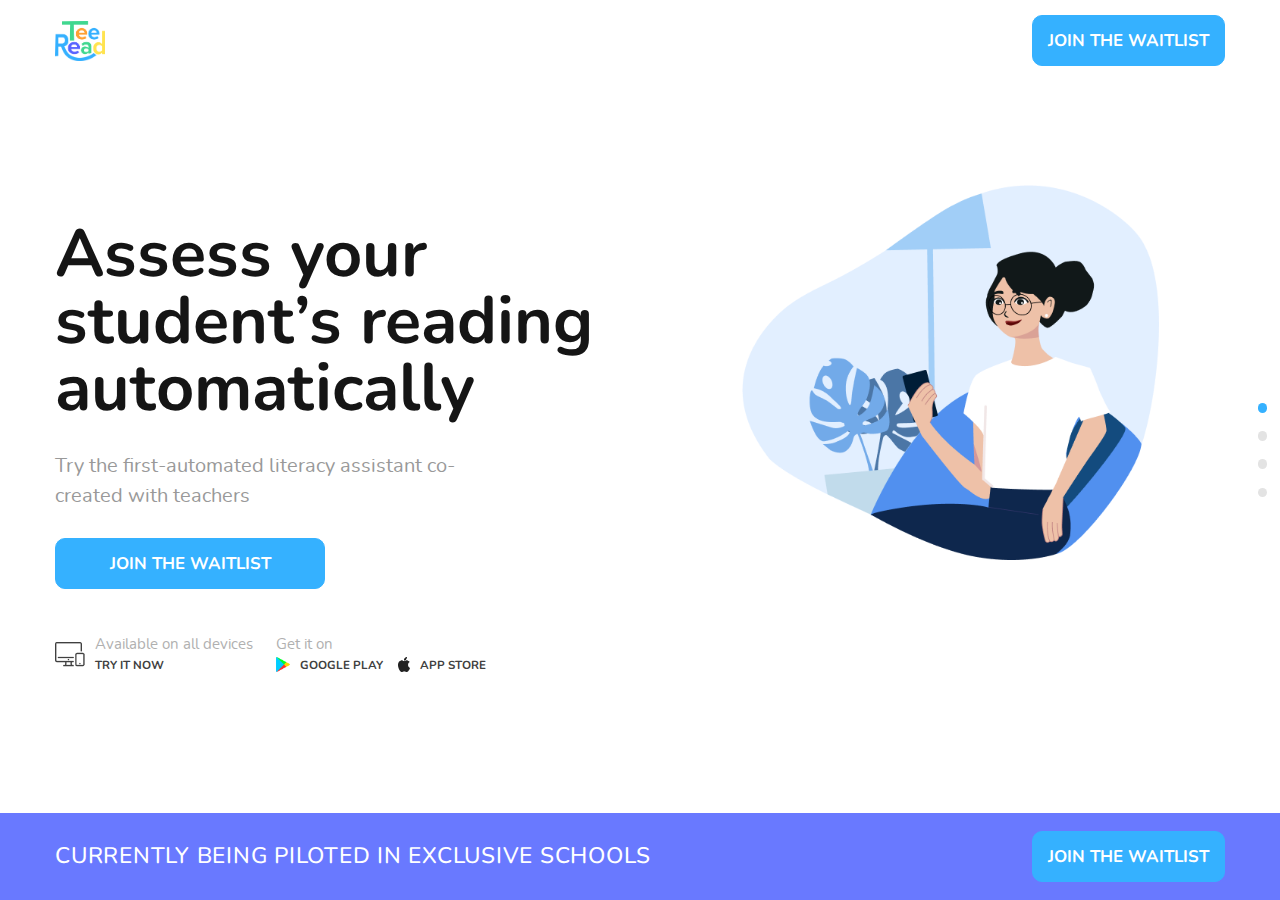
==== commit 6f6ea171: "policies" ====
--- a/index.html
+++ b/index.html
@@ -1,143 +1,47 @@
-<!DOCTYPE html>
+<!doctype html>
 <html lang="en">
   <head>
-    <meta charset="utf-8" />
-    <meta
-      name="viewport"
-      content="width=device-width, initial-scale=1, shrink-to-fit=no, user-scalable=0"
-    />
-    <meta
-      name="description"
-      content="TeeRead - Your first virtual reading teacher-assistant"
-    />
-    <meta name="author" content="Tixcode" />
+    <meta charset="utf-8">
+    <meta name="viewport" content="width=device-width, initial-scale=1, shrink-to-fit=no, user-scalable=0">
+    <meta name="description" content="TeeRead - Assess your student’s reading automatically">
+    <meta name="author" content="Tixcode">
 
     <title>TeeRead</title>
 
     <!-- CSS -->
-    <link href="css/bootstrap.min.css" rel="stylesheet" />
-    <link href="css/owl.carousel.min.css" rel="stylesheet" />
-    <link href="css/owl.theme.default.min.css" rel="stylesheet" />
-    <link href="css/animate.min.css" rel="stylesheet" />
-    <link href="css/jquery.pagepiling.css" rel="stylesheet" />
-    <link href="css/jquery.fancybox.min.css" rel="stylesheet" />
-    <link href="css/LineIcons.css" rel="stylesheet" />
+    <link href="css/bootstrap.min.css" rel="stylesheet">
+    <link href="css/owl.carousel.min.css" rel="stylesheet">
+    <link href="css/owl.theme.default.min.css" rel="stylesheet">
+    <link href="css/animate.min.css" rel="stylesheet">
+    <link href="css/jquery.pagepiling.css" rel="stylesheet">
+    <link href="css/jquery.fancybox.min.css" rel="stylesheet">
+    <link href="css/LineIcons.css" rel="stylesheet">
 
     <!-- Main CSS -->
-    <link href="css/style.css" rel="stylesheet" />
-    <link href="css/pagepiling.index.css" rel="stylesheet" />
+    <link href="css/style.css" rel="stylesheet">
+    <link href="css/pagepiling.index.css" rel="stylesheet">
 
     <!-- mailchimp -->
-    <link
-      href="//cdn-images.mailchimp.com/embedcode/classic-10_7.css"
-      rel="stylesheet"
-      type="text/css"
-    />
+    <link href="//cdn-images.mailchimp.com/embedcode/classic-10_7.css" rel="stylesheet" type="text/css">
 
     <!-- Favicons -->
-    <link
-      rel="apple-touch-icon"
-      sizes="180x180"
-      href="img/favicons/apple-touch-icon.png"
-    />
-    <link
-      rel="icon"
-      type="image/png"
-      sizes="32x32"
-      href="img/favicons/favicon-32x32.png"
-    />
-    <link
-      rel="icon"
-      type="image/png"
-      sizes="16x16"
-      href="img/favicons/favicon-16x16.png"
-    />
-    <link rel="manifest" href="img/favicons/site.webmanifest" />
-    <link rel="shortcut icon" href="img/favicons/favicon.ico" />
-    <meta name="msapplication-TileColor" content="#222222" />
-    <meta
-      name="msapplication-config"
-      content="img/favicons/browserconfig.xml"
-    />
-    <meta name="theme-color" content="#ffffff" />
+    <link rel="apple-touch-icon" sizes="180x180" href="img/favicons/apple-touch-icon.png">
+    <link rel="icon" type="image/png" sizes="32x32" href="img/favicons/favicon-32x32.png">
+    <link rel="icon" type="image/png" sizes="16x16" href="img/favicons/favicon-16x16.png">
+    <link rel="manifest" href="img/favicons/site.webmanifest">
+    <link rel="shortcut icon" href="img/favicons/favicon.ico">
+    <meta name="msapplication-TileColor" content="#222222">
+    <meta name="msapplication-config" content="img/favicons/browserconfig.xml">
+    <meta name="theme-color" content="#ffffff">
 
     <!-- Global site tag (gtag.js) - Google Analytics -->
-    <script
-      async
-      src="https://www.googletagmanager.com/gtag/js?id=UA-169179571-1"
-    ></script>
+    <script async src="https://www.googletagmanager.com/gtag/js?id=UA-169179571-1"></script>
     <script>
       window.dataLayer = window.dataLayer || [];
-      function gtag() {
-        dataLayer.push(arguments);
-      }
-      gtag("js", new Date());
-
-      gtag("config", "UA-169179571-1");
-    </script>
-
-    <script>
-      !(function () {
-        var analytics = (window.analytics = window.analytics || []);
-        if (!analytics.initialize)
-          if (analytics.invoked)
-            window.console &&
-              console.error &&
-              console.error("Segment snippet included twice.");
-          else {
-            analytics.invoked = !0;
-            analytics.methods = [
-              "trackSubmit",
-              "trackClick",
-              "trackLink",
-              "trackForm",
-              "pageview",
-              "identify",
-              "reset",
-              "group",
-              "track",
-              "ready",
-              "alias",
-              "debug",
-              "page",
-              "once",
-              "off",
-              "on",
-              "addSourceMiddleware",
-              "addIntegrationMiddleware",
-              "setAnonymousId",
-              "addDestinationMiddleware",
-            ];
-            analytics.factory = function (e) {
-              return function () {
-                var t = Array.prototype.slice.call(arguments);
-                t.unshift(e);
-                analytics.push(t);
-                return analytics;
-              };
-            };
-            for (var e = 0; e < analytics.methods.length; e++) {
-              var key = analytics.methods[e];
-              analytics[key] = analytics.factory(key);
-            }
-            analytics.load = function (key, e) {
-              var t = document.createElement("script");
-              t.type = "text/javascript";
-              t.async = !0;
-              t.src =
-                "https://cdn.segment.com/analytics.js/v1/" +
-                key +
-                "/analytics.min.js";
-              var n = document.getElementsByTagName("script")[0];
-              n.parentNode.insertBefore(t, n);
-              analytics._loadOptions = e;
-            };
-            analytics._writeKey = "eTuAxEQkCbrU5e5xrBEF3hxDfSV9T7uh";
-            analytics.SNIPPET_VERSION = "4.13.2";
-            analytics.load("eTuAxEQkCbrU5e5xrBEF3hxDfSV9T7uh");
-            analytics.page();
-          }
-      })();
+      function gtag(){dataLayer.push(arguments);}
+      gtag('js', new Date());
+
+      gtag('config', 'UA-169179571-1');
     </script>
   </head>
 
@@ -159,60 +63,54 @@
               <!-- LOGO -->
               <div class="brand">
                 <a href="index.html">
-                  <img
-                    src="img/logo/logo-teeread.png"
-                    alt="logo teeread"
-                    width="50px"
-                  />
+                  <img src="img/logo/logo-teeread.png" alt="logo teeread" width="50px">
                 </a>
               </div>
-
+  
               <!-- MENU HEADER -->
-              <div class="header-content d-none d-lg-block">
+              <!-- ---------------- HIDE --------------- -->
+              <!-- <div class="header-content d-none d-md-block">
                 <nav class="menu-header">
                   <ul class="d-flex">
-                    <li><a href="index.html">TEEREAD</a></li>
-                    <li><a href="howItWorks.html">HOW IT WORKS</a></li>
-                    <li data-menuanchor="Resources">
-                      <a href="whyIsReadingImportant.html">WHY READING?</a>
-                    </li>
-                    <li><a href="ourStory.html">OUR STORY</a></li>
-                    <li><a href="support.html">FAQ</a></li>
-                  </ul>
+                      <li data-menuanchor="Product" class="active"><a href="#Product">PRODUCT</a></li>
+                      <li data-menuanchor="Resources"><a href="#Resources">RESOURCES</a></li>
+                      <li data-menuanchor="About"><a href="#About">ABOUT</a></li>
+                    </ul>
                 </nav>
-              </div>
+              </div> -->
+              <!-- ---------------- /HIDE --------------- -->
             </div>
 
             <div class="d-flex align-items-center justify-content-end">
               <!-- ---------------- HIDE --------------- -->
               <!-- <div class="d-none d-md-block"> -->
               <!-- ---------------- /HIDE --------------- -->
-              <div class="d-flex align-items-center">
-                <!-- ---------------- HIDE --------------- -->
-                <!-- <div class="btn-sign-in mr-4" data-toggle="modal" data-target="#send-request">Sign in</div> -->
-                <!-- ---------------- /HIDE --------------- -->
-                <button
-                  class="btn btn-primary"
-                  data-toggle="modal"
-                  data-target="#send-request"
-                >
-                  join the waitlist
-                </button>
-              </div>
+                <div class="d-flex align-items-center">
+                  <!-- ---------------- HIDE --------------- -->
+                  <!-- <div class="btn-sign-in mr-4" data-toggle="modal" data-target="#send-request">Sign in</div> -->
+                  <!-- ---------------- /HIDE --------------- -->
+                  <button class="btn btn-primary" data-toggle="modal" data-target="#send-request">join the waitlist</button>
+                </div>
               <!-- ---------------- HIDE --------------- -->
               <!-- </div> -->
               <!-- ---------------- /HIDE --------------- -->
-
+              
+            
               <!-- MENU NAV TOGGLE -->
-              <button class="nav-toggle-btn a-nav-toggle d-lg-none ml-4">
+              <!-- ---------------- HIDE --------------- -->
+              <!-- <button class="nav-toggle-btn a-nav-toggle d-md-none">
                 <span class="nav-toggle">
                   <span class="stick stick-1"></span>
                   <span class="stick stick-2"></span>
                 </span>
-              </button>
-            </div>
+              </button> -->
+              <!-- ---------------- /HIDE --------------- -->
+            </div>
+
+            
           </div>
         </div>
+         
 
         <div class="hide-menu a-nav-toggle"></div>
 
@@ -225,80 +123,45 @@
 
           <nav class="menu-main" id="accordion">
             <ul id="menuMain">
-              <li class="active"><a href="index.html">Teeread</a></li>
-              <li><a href="howItWorks.html">How it works</a></li>
-              <li><a href="whyIsReadingImportant.html">Why reading?</a></li>
-              <li><a href="ourStory.html">Our Story</a></li>
-              <li><a href="support.html">Support</a></li>
-            </ul>
+                <li data-menuanchor="Product" class="active"><a href="#Product">Product</a></li>
+                <li data-menuanchor="Resources"><a href="#Resources">Resources</a></li>
+                <li data-menuanchor="About"><a href="#About">About</a></li>
+              </ul>
           </nav>
 
-          <div class="menu-footer">
-            <ul class="social social-rounded social-nav-toggle">
-              <li>
-                <a
-                  href="https://www.youtube.com/channel/UCop2B0gRpACkFYAWOAhelCw"
-                  target="_link"
-                  ><i class="lni lni-youtube"></i
-                ></a>
-              </li>
-              <li>
-                <a href="https://www.instagram.com/teeread_ok/" target="_link"
-                  ><i class="lni lni-instagram-original"></i
-                ></a>
-              </li>
-            </ul>
-            <div class="menu-copyright">
-              &copy; TeeRead 2021<br />
-              All Rights Reserved
-            </div>
-          </div>
+          <!-- <div class="menu-footer">
+              <ul class="social social-rounded">
+                <li><a href="#"><i class="lni lni-twitter-filled"></i></a></li>
+                <li><a href="#"><i class="lni lni-behance-original"></i></a></li>
+                <li><a href="#"><i class="lni lni-instagram-original"></i></a></li>
+              </ul>
+            <div class="menu-copyright">&copy; TeeRead 2020<br /> All Rights Reserved</div>
+          </div> -->
         </div>
       </header>
 
+
       <div id="content" class="content">
         <div class="homepage-personal a-pagepiling">
+
           <!-- SECTION-1 -->
           <div class="section pp-scrollable slide-dark slide-dark-footer">
             <div class="slide-container pt-5 py-md-none">
-              <div
-                class="slide-bg animate-element delay5 fadeInRight d-none d-md-block d-lg-block d-xl-none"
-              >
-                <img
-                  src="img/teacher-intro.png"
-                  alt=""
-                  class="slide-photo slide-teacher-intro"
-                />
+              <div class="slide-bg animate-element delay5 fadeInRight d-none d-md-block d-lg-block d-xl-block">
+                <img src="img/teacher-intro.png" alt="" class="slide-photo slide-teacher-intro">
               </div>
               <div class="slide-bg animate-element delay5 fadeInDown">
-                <div
-                  class="slide-photo slide-intro-background-mobile transformLeft"
-                ></div>
+                <div class="slide-photo slide-intro-background-mobile transformLeft"></div>
               </div>
               <div class="container">
-                <div class="row d-flex align-items-center">
+                <div class="row">
                   <div class="col-12 col-md-8 col-lg-6 z-index-1">
-                    <h1
-                      class="slide-title animate-element delay4 fadeInDown slide-title-white-mobile"
-                    >
-                      Assess your students’ reading automatically
-                    </h1>
+                    <h1 class="slide-title animate-element delay4 fadeInDown slide-title-white-mobile">Assess your student’s reading automatically</h1>
                     <div class="animate-element delay6 fadeInUp">
-                      <div
-                        class="slide-descr slide-descr-intro slide-descr-white-mobile"
-                      >
-                        Try your first automated literacy assistant, co-created
-                        with teachers
-                      </div>
+                      <div class="slide-descr slide-descr-intro slide-descr-white-mobile">Try the first-automated literacy assistant co-created with teachers</div>
                       <div class="slide-btn row">
                         <div class="col-12 col-md-6 btn-intro">
-                          <button
-                            class="btn btn-primary width-btn"
-                            data-toggle="modal"
-                            data-target="#send-request"
-                          >
-                            Join the waitlist
-                          </button>
+                          <button class="btn btn-primary width-btn" data-toggle="modal" data-target="#send-request">Join the waitlist</button>
                         </div>
                         <!-- ---------------- HIDE --------------- -->
                         <!-- <div class="col-12 col-md-6 btn-intro">
@@ -311,95 +174,71 @@
                       <div class="d-none d-md-block d-lg-block d-xl-block">
                         <div class="mt-5 d-flex">
                           <a href="#" class="d-inline-block mr-4">
-                            <div class="d-flex align-items-center">
-                              <img
-                                src="img/devices.png"
-                                alt="devices"
-                                class="device-icon"
-                              />
+                            <div class="d-flex align-items-center ">
+                              <img src="img/devices.png" alt="devices" class="device-icon">
                               <div>
-                                <p class="btn-app-subtitle">
-                                  Available on all devices
-                                </p>
-                                <div
-                                  class="btn-app-title btn-app-title-hover"
-                                  data-toggle="modal"
-                                  data-target="#send-request"
-                                >
-                                  Try it now
-                                </div>
+                                <p class="btn-app-subtitle">Available on all devices</p>
+                                <div class="btn-app-title btn-app-title-hover" data-toggle="modal" data-target="#send-request">Try it now</div>
                               </div>
                             </div>
                           </a>
                           <div class="d-inline-block">
                             <p class="btn-app-subtitle">Get it on</p>
                             <div class="d-flex">
-                              <a
-                                href="https://play.google.com/store/apps/details?id=com.teeread.teachers"
-                                target="_blank"
-                                class="d-flex mr-3"
-                              >
-                                <img
-                                  src="img/google-play.png"
-                                  alt="google-play-icon"
-                                  class="google-apple-icon"
-                                />
-                                <div class="btn-app-title btn-app-title-hover">
-                                  Google play
-                                </div>
+                              <a href="https://play.google.com/store/apps/details?id=com.teeread.students" target="_blank" class="d-flex mr-3">
+                                <img src="img/google-play.png" alt="google-play-icon" class="google-apple-icon">
+                                <div class="btn-app-title btn-app-title-hover">Google play</div>
                               </a>
-                              <a
-                                href="https://apps.apple.com/us/app/teeread-for-teachers/id1532435916"
-                                target="_blank"
-                                class="d-flex"
-                              >
-                                <img
-                                  src="img/apple.png"
-                                  alt="apple-icon"
-                                  class="google-apple-icon"
-                                />
-                                <div class="btn-app-title btn-app-title-hover">
-                                  App store
-                                </div>
+                              <a href="https://apps.apple.com/us/app/teeread-for-students/id1532436060" target="_blank" class="d-flex">
+                                <img src="img/apple.png" alt="apple-icon" class="google-apple-icon">
+                                <div class="btn-app-title btn-app-title-hover">App store</div>
                               </a>
                             </div>
+                              
                           </div>
                         </div>
                       </div>
                     </div>
                   </div>
-                  <div
-                    class="col-6 animate-element delay5 fadeInRight d-none d-xl-block"
-                  >
-                    <img
-                      src="img/teacher-intro.png"
-                      alt=""
-                      class="teacher-intro"
-                    />
-                  </div>
-                </div>
-              </div>
-              <div
-                class="z-index-200 section-bar animate-element delay4 fadeInUp"
-              >
+                </div>
+              </div>
+              <div class="z-index-200 section-bar animate-element delay4 fadeInUp">
                 <div class="container">
                   <div class="row">
-                    <div
-                      class="col-12 d-flex align-items-center justify-content-between"
-                    >
-                      <h3
-                        class="section-bar-title animate-element delay6 fadeInUp mb-0"
-                      >
-                        Currently being piloted in select schools
-                      </h3>
-                      <button
-                        class="btn btn-primary animate-element delay8 fadeInUp d-none d-md-block d-lg-block d-xl-block"
-                        data-toggle="modal"
-                        data-target="#send-request"
-                      >
-                        Join the waitlist
-                      </button>
-                    </div>
+                    <div class="col-12 d-flex align-items-center justify-content-between">
+                      <h3 class="section-bar-title animate-element delay6 fadeInUp mb-0">Currently being piloted in exclusive schools</h3>
+                      <button class="btn btn-primary animate-element delay8 fadeInUp d-none d-md-block d-lg-block d-xl-block" data-toggle="modal" data-target="#send-request">Join the waitlist</button>
+                    </div>
+                  </div>
+                </div>
+              </div>
+            </div>
+
+            <!-- cards -->
+            <div class="container">
+              <div class="row award-list d-flex justify-content-center my-5">
+                <div class="col-sm-12 col-md-4 col-lg-3 animate-element delay5 fadeInUp my-5">
+                  <div class="award-item-blue">
+                    <a href="#Assess">
+                      <div class="award-item-logo"><img src="img/checklist.png" alt="" /></div>
+                      <div class="award-item-descr slide-descr">Assess fluency and reading comprehension automatically</div>
+                    </a>
+                  </div>
+                </div>
+                <div class="col-sm-12 col-md-4 col-lg-3 animate-element delay6 fadeInUp my-5">
+                  <div class="award-item-light-blue">
+                    <a href="#Library">
+                      <div class="award-item-logo"><img src="img/book.png" alt="" /></div>
+                      <div class="award-item-descr slide-descr">Give your students access to a personalized library of books</div>
+                    </a>
+                  </div>
+                </div>
+                <div class="col-sm-12 col-md-4 col-lg-3 animate-element delay7 fadeInUp my-5">
+                  <div class="award-item-green">
+                    <a href="#Teacher">
+                      <div class="award-item-logo"><img src="img/hero.png" alt="" /></div>
+                      <div class="award-item-descr slide-descr">Co-created with and for teachers</div>
+                    </a>
                   </div>
                 </div>
               </div>
@@ -410,49 +249,28 @@
           <div class="section pp-scrollable slide-personal-services">
             <div class="slide-container">
               <!-- circle-orange -->
+              <div class="slide-bg animate-element delay5 fadeInLeft">
+                <img src="img/ring-orange.png" alt="" class="slide-photo slide-circle1">
+              </div>
               <div class="container">
-                <div class="row award-list d-flex justify-content-center my-5">
-                  <div
-                    class="col-12 col-sm-7 col-md-4 col-lg-3 col-xl-3 animate-element delay5 fadeInUp my-5"
-                  >
-                    <div class="award-item-blue">
-                      <a href="#Assess">
-                        <div class="award-item-logo">
-                          <img src="img/checklist.png" alt="" />
-                        </div>
-                        <div class="award-item-descr slide-descr">
-                          Assess fluency and reading comprehension automatically
-                        </div>
-                      </a>
-                    </div>
-                  </div>
-                  <div
-                    class="col-12 col-sm-7 col-md-4 col-lg-3 col-xl-3 animate-element delay6 fadeInUp my-5"
-                  >
-                    <div class="award-item-light-blue">
-                      <a href="#Library">
-                        <div class="award-item-logo">
-                          <img src="img/book.png" alt="" />
-                        </div>
-                        <div class="award-item-descr slide-descr">
-                          Give your students access to a personalized library of
-                          books
-                        </div>
-                      </a>
-                    </div>
-                  </div>
-                  <div
-                    class="col-12 col-sm-7 col-md-4 col-lg-3 col-xl-3 animate-element delay7 fadeInUp my-5"
-                  >
-                    <div class="award-item-green">
-                      <a href="#Teacher">
-                        <div class="award-item-logo">
-                          <img src="img/hero.png" alt="" />
-                        </div>
-                        <div class="award-item-descr slide-descr">
-                          Co-created with and for teachers
-                        </div>
-                      </a>
+                <div class="row">
+                  <div class="col-12 col-md-6 d-none d-md-block d-lg-block d-xl-block">
+                    <div class="animate-element delay5 fadeInRight d-flex justify-content-center">
+                      <img src="img/phone-home-1.png" alt="phone" class="phone-photo">
+                    </div>
+                  </div>
+                  <div class="col-12 col-md-5 d-flex align-items-center">
+                    <div>
+                      <h3 class="slide-title-info animate-element delay5 fadeInDown">Assess fluency and reading comprehension automatically</h3>
+                      <div class="service-item-descr font-size-item-descr slide-descr animate-element delay5 fadeInUp">Assign a TeeRead assessment to your classroom in minutes, get access to your students’ key reading metrics and group them all within the platform.</div>
+                      <!-- ---------------- HIDE --------------- -->
+                      <!-- <div class="service-item-more animate-element delay7 fadeInUp"><a href="#" class="btn btn-sm btn-circle btn-success">see how</a></div> -->
+                      <!-- ---------------- /HIDE --------------- -->
+                    </div>
+                  </div>
+                  <div class="col-12 d-none show-phone mt-5">
+                    <div class="animate-element delay5 fadeInRight d-flex justify-content-center">
+                      <img src="img/phone-home-1.png" alt="phone" class="phone-photo">
                     </div>
                   </div>
                 </div>
@@ -464,64 +282,24 @@
           <div class="section pp-scrollable slide-personal-services">
             <div class="slide-container">
               <!-- circle-orange -->
-              <div class="slide-bg animate-element delay5 fadeInLeft">
-                <img
-                  src="img/ring-orange.png"
-                  alt=""
-                  class="slide-photo slide-circle1"
-                />
+              <div class="slide-bg animate-element delay5 fadeInRight">
+                <img src="img/ring-lightblue.png" alt="" class="slide-photo slide-circle2">
               </div>
               <div class="container">
                 <div class="row">
-                  <div
-                    class="col-12 col-md-6 d-none d-md-block d-lg-block d-xl-block"
-                  >
-                    <div
-                      class="animate-element delay5 fadeInRight d-flex justify-content-center"
-                    >
-                      <img
-                        src="img/phone-home-1.png"
-                        alt="phone"
-                        class="phone-photo"
-                      />
-                    </div>
-                  </div>
-                  <div class="col-12 col-md-5 d-flex align-items-center">
+                  <div class="col-md-5 d-flex align-items-center">
                     <div>
-                      <h3
-                        class="slide-title-info animate-element delay5 fadeInDown"
-                      >
-                        Assess fluency and reading comprehension automatically
-                      </h3>
-                      <div
-                        class="service-item-descr font-size-item-descr slide-descr animate-element delay5 fadeInUp"
-                      >
-                        Assign a TeeRead assessment to your classroom in
-                        minutes, get access to your students’ key reading
-                        metrics and group them all within the platform.
-                      </div>
+                      <h3 class="slide-title-info animate-element delay5 fadeInDown">Give your students access to a personalized library of books</h3>
+                      <div class="service-item-descr slide-descr font-size-item-descr animate-element delay5 fadeInUp">After each assessment, your students gain access to a personalized library of just-right leveled books so they can continuously grow their love for reading.</div>
                       <!-- ---------------- HIDE --------------- -->
-                      <div
-                        class="service-item-more animate-element delay7 fadeInUp"
-                      >
-                        <a
-                          href="howItWorks.html"
-                          class="btn btn-sm btn-circle btn-success"
-                          >see how it works</a
-                        >
-                      </div>
+                      <!-- <div class="service-item-more animate-element delay7 fadeInUp"><a href="#" class="btn btn-sm btn-circle btn-success">see how</a></div> -->
                       <!-- ---------------- /HIDE --------------- -->
                     </div>
                   </div>
-                  <div class="col-12 d-none show-phone mt-5">
-                    <div
-                      class="animate-element delay5 fadeInRight d-flex justify-content-center"
-                    >
-                      <img
-                        src="img/phone-home-1.png"
-                        alt="phone"
-                        class="phone-photo"
-                      />
+                  <div class="col-md-6">
+                    <div class="animate-element delay5 fadeInLeft d-flex justify-content-center">
+                      
+                      <img src="img/phone-home-2.png" alt="phone" class="phone-photo">
                     </div>
                   </div>
                 </div>
@@ -533,140 +311,35 @@
           <div class="section pp-scrollable slide-personal-services">
             <div class="slide-container">
               <!-- circle-orange -->
-              <div class="slide-bg animate-element delay5 fadeInRight">
-                <img
-                  src="img/ring-lightblue.png"
-                  alt=""
-                  class="slide-photo slide-circle2"
-                />
-              </div>
+              <div class="slide-bg animate-element delay5 fadeInLeft">
+                <img src="img/teacher.png" alt="" class="slide-photo slide-teacher">
+              </div>
+              <div class="container container-teacher" style="margin-bottom: 200px; margin-top: 100px;">
+                <div class="row">
+                  <div class="col-md-6">
+                  </div>
+                  <div class="col-md-5 d-flex align-items-center">
+                    <div>
+                      <h3 class="slide-title-info animate-element delay5 fadeInDown">Co-created with and for teachers</h3>
+                      <div class="service-item-descr slide-descr font-size-item-descr animate-element delay5 fadeInUp">We want to be a real helper, not another platform that drains your time. That’s why TeeRead was designed with teachers to be useful in real classrooms. </div>
+                      <!-- ---------------- HIDE --------------- -->
+                      <!-- <div class="service-item-more animate-element delay7 fadeInUp"><a href="#" class="btn btn-sm btn-circle btn-success">see how</a></div> -->
+                      <!-- ---------------- /HIDE --------------- -->
+                    </div>
+                  </div>
+                </div>
+              </div>
+            </div>
+            <div class="flex-container" style="width: 100%; height: auto; padding: 1.2rem 0; background-color: #6979ff;">
               <div class="container">
                 <div class="row">
-                  <div class="col-md-5 d-flex align-items-center">
-                    <div>
-                      <h3
-                        class="slide-title-info animate-element delay5 fadeInDown"
-                      >
-                        Give your students access to a personalized library of
-                        books
-                      </h3>
-                      <div
-                        class="service-item-descr slide-descr font-size-item-descr animate-element delay5 fadeInUp"
-                      >
-                        After each assessment, your students gain access to a
-                        personalized library of just-right leveled books so they
-                        can continuously grow their love for reading.
-                      </div>
-                      <!-- ---------------- HIDE --------------- -->
-                      <div
-                        class="service-item-more animate-element delay7 fadeInUp"
-                      >
-                        <a
-                          href="howItWorks.html"
-                          class="btn btn-sm btn-circle btn-success"
-                          >see how it works</a
-                        >
-                      </div>
-                      <!-- ---------------- /HIDE --------------- -->
-                    </div>
-                  </div>
-                  <div class="col-md-6">
-                    <div
-                      class="animate-element delay5 fadeInLeft d-flex justify-content-center"
-                    >
-                      <img
-                        src="img/phone-home-2.png"
-                        alt="phone"
-                        class="phone-photo"
-                      />
-                    </div>
-                  </div>
-                </div>
-              </div>
-            </div>
-          </div>
-
-          <!-- SECTION-5 -->
-          <div class="section pp-scrollable slide-personal-services">
-            <div class="slide-container">
-              <!-- circle-orange -->
-              <div class="slide-bg animate-element delay5 fadeInLeft">
-                <img
-                  src="img/teacher.png"
-                  alt=""
-                  class="slide-photo slide-teacher"
-                />
-              </div>
-              <div
-                class="container container-teacher"
-                style="margin-bottom: 200px; margin-top: 100px"
-              >
-                <div class="row">
-                  <div class="col-md-6"></div>
-                  <div class="col-md-5 d-flex align-items-center">
-                    <div>
-                      <h3
-                        class="slide-title-info animate-element delay5 fadeInDown"
-                      >
-                        Co-created with and for teachers
-                      </h3>
-                      <div
-                        class="service-item-descr slide-descr font-size-item-descr animate-element delay5 fadeInUp"
-                      >
-                        We want to be a real helper, not another platform that
-                        drains your time. That’s why TeeRead was designed with
-                        teachers to be useful in real classrooms.
-                      </div>
-                      <div
-                        class="service-item-more animate-element delay7 fadeInUp"
-                      >
-                        <a
-                          href="howItWorks.html"
-                          class="btn btn-sm btn-circle btn-success"
-                          >see how it works</a
-                        >
-                      </div>
-                    </div>
-                  </div>
-                </div>
-              </div>
-            </div>
-            <div
-              class="flex-container"
-              style="
-                width: 100%;
-                height: auto;
-                padding: 1.2rem 0;
-                background-color: #6979ff;
-              "
-            >
-              <div class="container">
-                <div class="row">
-                  <div
-                    class="col-12 d-flex align-items-center justify-content-between"
-                  >
-                    <h3
-                      class="section-bar-title animate-element delay6 fadeInUp mb-0"
-                    >
-                      Currently being piloted in select schools
-                    </h3>
-                    <button
-                      class="btn btn-primary animate-element delay8 fadeInUp d-none d-md-block d-lg-block d-xl-block"
-                      data-toggle="modal"
-                      data-target="#send-request"
-                    >
-                      Join the waitlist
-                    </button>
+                  <div class="col-12 d-flex align-items-center justify-content-between">
+                    <h3 class="section-bar-title animate-element delay6 fadeInUp mb-0">Currently being piloted in exclusive schools</h3>
+                    <button class="btn btn-primary animate-element delay8 fadeInUp d-none d-md-block d-lg-block d-xl-block" data-toggle="modal" data-target="#send-request">Join the waitlist</button>
                   </div>
                   <div class="col-12 d-none show-btn-wailist mt-4">
                     <div class="d-flex justify-content-center">
-                      <button
-                        class="btn btn-primary animate-element delay8 fadeInUp"
-                        data-toggle="modal"
-                        data-target="#send-request"
-                      >
-                        Join the waitlist
-                      </button>
+                      <button class="btn btn-primary animate-element delay8 fadeInUp" data-toggle="modal" data-target="#send-request">Join the waitlist</button>
                     </div>
                   </div>
                 </div>
@@ -854,40 +527,19 @@
                   <div class="col-12 my-4">
                     <div class="row d-flex align-items-center">
                       <div class="col-6">
-                        <a
-                          class="text-white fw-bold mr-3 link-support"
-                          href="support.html"
-                          >Support</a
-                        >
-                        <span class="line-vertical"></span>
-                        <small class="ml-3 copyright-white"
-                          >Copyright © 2021. All rights reserved.</small
-                        >
+                        <small class="copyright-white">Copyright © 2021. All rights reserved. | <a href="https://app.termly.io/document/privacy-policy/c76f6cb4-ce50-4872-b280-192b5e4c8827" target="_blank">Privacy policy</a> | <a href="https://app.termly.io/document/terms-and-conditions/ec46762d-5a00-4e7b-89d4-2cf379cabaf8" target="_blank">Terms and conditions</a> | <a href="https://app.termly.io/document/cookie-policy/ec8e39e6-6a7b-4b0b-8760-6b07dab347eb" target="_blank">Cookie policy</a></small>
                       </div>
                       <div class="col-6">
-                        <ul
-                          class="social social-rounded d-flex justify-content-end"
-                        >
-                          <li>
-                            <a
-                              href="https://www.youtube.com/channel/UCop2B0gRpACkFYAWOAhelCw"
-                              target="_link"
-                              ><i class="lni lni-youtube"></i
-                            ></a>
-                          </li>
-                          <li class="mr-0">
-                            <a
-                              href="https://www.instagram.com/teeread_ok/"
-                              target="_link"
-                              ><i class="lni lni-instagram-original"></i
-                            ></a>
-                          </li>
+                        <ul class="social social-rounded d-flex justify-content-end">
+                          <li><a href="https://www.youtube.com/channel/UCop2B0gRpACkFYAWOAhelCw" target="_link"><i class="lni lni-youtube"></i></a></li>
+                          <li class="mr-0"><a href="https://www.instagram.com/teeread_ok/" target="_link"><i class="lni lni-instagram-original"></i></a></li>
                           <!-- ---------------- HIDE --------------- -->
                           <!-- <li><a href="#" target="_link"><i class="lni lni-facebook-filled"></i></a></li>
                           <li class="mr-0"><a href="#" target="_link"><i class="lni lni-twitter-filled"></i></a></li> -->
                           <!-- ---------------- /HIDE --------------- -->
                         </ul>
                       </div>
+
                     </div>
                   </div>
                 </div>
@@ -897,6 +549,7 @@
         </div>
       </div>
     </div>
+
 
     <!-- Modal -->
     <div class="modal fade" id="send-request">
@@ -904,12 +557,7 @@
         <div class="modal-content">
           <div class="modal-header">
             <h2 class="modal-title">Join the waitlist</h2>
-            <button
-              type="button"
-              class="close"
-              data-dismiss="modal"
-              aria-label="Close"
-            >
+            <button type="button" class="close" data-dismiss="modal" aria-label="Close">
               <i class="lni lni-close"></i>
             </button>
           </div>
@@ -917,105 +565,37 @@
             <p class="slide-descr">Sign up and be the first to try TeeRead!</p>
             <!-- Begin Mailchimp Signup Form -->
             <div id="mc_embed_signup">
-              <form
-                action="https://teeread.us10.list-manage.com/subscribe/post?u=e3be2f84ce84baafe79715602&amp;id=d62dc9aa78"
-                method="post"
-                id="mc-embedded-subscribe-form"
-                name="mc-embedded-subscribe-form"
-                class="validate"
-                target="_blank"
-                novalidate
-              >
+              <form action="https://teeread.us10.list-manage.com/subscribe/post?u=e3be2f84ce84baafe79715602&amp;id=d62dc9aa78" method="post" id="mc-embedded-subscribe-form" name="mc-embedded-subscribe-form" class="validate" target="_blank" novalidate>
                 <div id="mc_embed_signup_scroll">
                   <div class="row">
                     <div class="mc-field-group col-sm-12">
                       <label for="mce-EMAIL">Email Address (required)</label>
-                      <input
-                        type="email"
-                        value=""
-                        name="EMAIL"
-                        class="required email"
-                        id="mce-EMAIL"
-                      />
+                      <input type="email" value="" name="EMAIL" class="required email" id="mce-EMAIL">
                     </div>
                     <div class="mc-field-group col-md-6 col-sm-12">
                       <label for="mce-NAME">Name </label>
-                      <input
-                        type="text"
-                        value=""
-                        name="NAME"
-                        class=""
-                        id="mce-NAME"
-                      />
+                      <input type="text" value="" name="NAME" class="" id="mce-NAME">
                     </div>
                     <div class="mc-field-group col-md-6 col-sm-12">
                       <label for="mce-SCHOOL">School Name </label>
-                      <input
-                        type="text"
-                        value=""
-                        name="SCHOOL"
-                        class=""
-                        id="mce-SCHOOL"
-                      />
+                      <input type="text" value="" name="SCHOOL" class="" id="mce-SCHOOL">
                     </div>
                   </div>
                   <div id="mce-responses" class="clear">
-                    <div
-                      class="response"
-                      id="mce-error-response"
-                      style="display: none"
-                    ></div>
-                    <div
-                      class="response"
-                      id="mce-success-response"
-                      style="display: none"
-                    ></div>
-                  </div>
+                    <div class="response" id="mce-error-response" style="display:none"></div>
+                    <div class="response" id="mce-success-response" style="display:none"></div>
+                  </div>    
                   <!-- real people should not fill this in and expect good things - do not remove this or risk form bot signups-->
-                  <div
-                    style="position: absolute; left: -5000px"
-                    aria-hidden="true"
-                  >
-                    <input
-                      type="text"
-                      name="b_e3be2f84ce84baafe79715602_d62dc9aa78"
-                      tabindex="-1"
-                      value=""
-                    />
+                  <div style="position: absolute; left: -5000px;" aria-hidden="true">
+                    <input type="text" name="b_e3be2f84ce84baafe79715602_d62dc9aa78" tabindex="-1" value="">
                   </div>
                   <div class="clear center-md">
-                    <input
-                      type="submit"
-                      value="Join the waitlist!"
-                      name="subscribe"
-                      id="mc-embedded-subscribe"
-                      class="button"
-                    />
+                    <input type="submit" value="Join the waitlist!" name="subscribe" id="mc-embedded-subscribe" class="button">
                   </div>
                 </div>
               </form>
             </div>
-            <script
-              type="text/javascript"
-              src="//s3.amazonaws.com/downloads.mailchimp.com/js/mc-validate.js"
-            ></script>
-            <script type="text/javascript">
-              (function ($) {
-                window.fnames = new Array();
-                window.ftypes = new Array();
-                fnames[0] = "EMAIL";
-                ftypes[0] = "email";
-                fnames[1] = "NAME";
-                ftypes[1] = "text";
-                fnames[2] = "SCHOOL";
-                ftypes[2] = "text";
-                fnames[3] = "ADDRESS";
-                ftypes[3] = "address";
-                fnames[4] = "PHONE";
-                ftypes[4] = "phone";
-              })(jQuery);
-              var $mcj = jQuery.noConflict(true);
-            </script>
+            <script type='text/javascript' src='//s3.amazonaws.com/downloads.mailchimp.com/js/mc-validate.js'></script><script type='text/javascript'>(function($) {window.fnames = new Array(); window.ftypes = new Array();fnames[0]='EMAIL';ftypes[0]='email';fnames[1]='NAME';ftypes[1]='text';fnames[2]='SCHOOL';ftypes[2]='text';fnames[3]='ADDRESS';ftypes[3]='address';fnames[4]='PHONE';ftypes[4]='phone';}(jQuery));var $mcj = jQuery.noConflict(true);</script>
             <!--End mc_embed_signup-->
             <!-- <form class="form-request a-ajax-form">
               <div class="form-group form-group-material a-form-group">
@@ -1038,15 +618,9 @@
       </div>
     </div>
 
-    <script
-      src="https://code.jquery.com/jquery-1.12.4.min.js"
-      integrity="sha256-ZosEbRLbNQzLpnKIkEdrPv7lOy9C27hHQ+Xp8a4MxAQ="
-      crossorigin="anonymous"
-    ></script>
-    <script>
-      window.jQuery ||
-        document.write('<script src="js/jquery.min.js"><\/script>');
-    </script>
+
+    <script src="https://code.jquery.com/jquery-1.12.4.min.js" integrity="sha256-ZosEbRLbNQzLpnKIkEdrPv7lOy9C27hHQ+Xp8a4MxAQ=" crossorigin="anonymous"></script>
+    <script>window.jQuery || document.write('<script src="js/jquery.min.js"><\/script>')</script>
     <script src="js/bootstrap.bundle.min.js"></script>
     <script src="js/owl.carousel.min.js"></script>
     <script src="js/jquery.pagepiling.min.js"></script>
@@ -1054,5 +628,6 @@
     <script src="js/jquery.validate.min.js"></script>
     <script src="js/script.js"></script>
     <script src="js/pagepiling.index.js"></script>
+
   </body>
 </html>
--- a/css/style.css
+++ b/css/style.css
@@ -170,29 +170,6 @@
 
 .text-white a {
   color: #ffffff;
-}
-
-/* Colors */
-.light-blue {
-  color: #35b0ff;
-}
-.green {
-  color: #40d78f !important;
-}
-.yellow {
-  color: #ffe34f;
-}
-.orange {
-  color: #ffa134;
-}
-.black {
-  color: #000000 !important;
-}
-.red {
-  color: #f17373;
-}
-.violet {
-  color: #6979ff !important;
 }
 
 /* 1.3 Buttons */
@@ -922,7 +899,7 @@
 
 .nav-toggle {
   display: block;
-  width: 24px;
+  width: 32px;
 }
 
 .nav-toggle .stick {
@@ -930,7 +907,7 @@
   width: 100%;
   border-radius: 3px;
   height: 3px;
-  background: #40d78f;
+  background: #35b1ff;
   transition: all 0.3s;
   position: relative;
 }
@@ -1139,7 +1116,7 @@
 }
 
 .menu-header > ul > li {
-  margin-right: 1.5rem;
+  margin-right: 1rem;
 }
 
 .menu-header a {
@@ -1160,12 +1137,17 @@
   text-decoration: none;
 }
 
+.menu-main .active > a,
 .menu-main a:hover {
-  color: #35b1ff;
-}
-
-.menu-main .active > a {
-  border-bottom: 2px solid #35b1ff;
+  color: #151515;
+}
+
+.menu-main a:after {
+  content: ".";
+  opacity: 0;
+  display: inline-block;
+  transform: translate(2rem, 0);
+  transition: all 0.3s ease-in-out;
 }
 
 .menu-main .active a:after {
@@ -1294,7 +1276,7 @@
   min-height: 100%;
   display: flex;
   align-items: center;
-  padding-top: 6.75rem;
+  padding-top: 7.75rem;
   padding-bottom: 3.25rem;
   position: relative;
 }
@@ -1348,14 +1330,10 @@
 }
 
 .slide-title-info {
-  font-size: 2.1rem;
+  font-size: 1.875rem;
   font-weight: bold;
   line-height: 1.35;
   letter-spacing: -0.035em;
-}
-
-.step-style {
-  top: -20px;
 }
 
 .slide-descr {
@@ -1387,7 +1365,7 @@
 }
 
 .slide-descr-intro {
-  margin-right: 30%;
+  margin-right: 24%;
 }
 
 .width-btn {
@@ -1436,18 +1414,6 @@
   .btn-white {
     padding: 0.1rem 1rem;
   }
-  .container-mt {
-    margin-top: 106px;
-  }
-  .md-text-center {
-    text-align: center;
-  }
-  .md-justify-center {
-    justify-content: center;
-  }
-  .md-text-left {
-    text-align: left !important;
-  }
 }
 
 .slide-btn {
@@ -1501,34 +1467,6 @@
 
 .section.active .delay10 {
   animation-delay: 1s;
-}
-
-.section.active .delay11 {
-  animation-delay: 1.1s;
-}
-
-.section.active .delay16 {
-  animation-delay: 1.6s;
-}
-
-.section.active .delay22 {
-  animation-delay: 2.2s;
-}
-
-.section.active .delay28 {
-  animation-delay: 2.8s;
-}
-
-.section.active .delay34 {
-  animation-delay: 3.4s;
-}
-
-.section.active .delay40 {
-  animation-delay: 4s;
-}
-
-.section.active .delay46 {
-  animation-delay: 4.6s;
 }
 
 [class^="circle-"],
@@ -1663,24 +1601,6 @@
   animation: phone_animation 7s linear infinite;
 }
 
-.phone-photo-without-animation {
-  width: auto;
-  height: 75vh;
-}
-
-.koala-photo {
-  height: 55vh;
-  width: auto;
-  -webkit-animation: phone_animation 7s linear infinite;
-  animation: phone_animation 7s linear infinite;
-}
-
-.gif-photo {
-  height: 66vh;
-  margin-top: 25px;
-  border-radius: 23px;
-}
-
 .slide-circle1 {
   width: 36rem;
   height: 36rem;
@@ -1716,12 +1636,6 @@
   }
 }
 
-@media (max-width: 882px) {
-  .slide-koala-gif {
-    right: 2.0625rem !important;
-  }
-}
-
 @media (max-width: 767px) {
   .show-phone,
   .show-btn-wailist,
@@ -1742,31 +1656,9 @@
     top: 45.518519% !important;
   }
 
-  .slide-triangle-blue-how-it-works {
-    right: 12.0625rem !important;
-    top: 51.518519% !important;
-  }
-
-  .slide-circle3 {
-    right: 10.0625rem !important;
-    top: 62.518519% !important;
-  }
-
-  .gif-phone {
-    padding-bottom: 50px;
-  }
-
-  .gif-phone1 {
-    padding-top: 30px;
-  }
-
-  .slide-koala-gif {
-    display: none;
-  }
-
   .slide-teacher {
     left: 28.5625% !important;
-    top: 63.5% !important;
+    top: 66.5% !important;
   }
   .container-teacher {
     margin-bottom: 250px !important;
@@ -1788,222 +1680,20 @@
 
 .slide-circle2 {
   width: auto;
-  height: 60rem;
-  right: -7rem;
-  top: 15%;
+  height: 41.3125rem;
+  right: -5.9375rem;
+  top: 20.518519%;
   bottom: auto;
   left: auto !important;
   -webkit-animation: ring_animation 15s linear infinite;
   animation: ring_animation 15s linear infinite;
 }
 
-.slide-koala-gif {
-  width: auto;
-  height: 31.3125rem;
-  right: 18.0625rem;
-  top: 21.518519%;
-  bottom: auto;
-  left: auto !important;
-  /* -webkit-animation: ring_animation 15s linear infinite;
-  animation: ring_animation 15s linear infinite; */
-}
-
-.slide-circle3 {
-  width: auto;
-  height: 36.3125rem;
-  right: -1.9375rem;
-  top: 14.518519%;
-  bottom: auto;
-  left: auto !important;
-  -webkit-animation: ring_animation 15s linear infinite;
-  animation: ring_animation 15s linear infinite;
-}
-
-.slide-circle4 {
-  width: auto;
-  height: 35.3125rem;
-  right: 67.0625rem;
-  top: 12.518519%;
-  bottom: auto;
-  left: auto !important;
-  -webkit-animation: ring_animation 15s linear infinite;
-  animation: ring_animation 15s linear infinite;
-}
-
-.slide-circle5 {
-  width: auto;
-  height: 41.3125rem;
-  right: -2.9375rem;
-  top: 48.518519%;
-  bottom: auto;
-  left: auto !important;
-  -webkit-animation: ring_animation 15s linear infinite;
-  animation: ring_animation 15s linear infinite;
-}
-
-.slide-photo1 {
-  width: auto;
-  height: 29.3125rem;
-  right: 33.0625rem;
-  top: 16.518519%;
-  bottom: auto;
-  left: auto !important;
-  box-shadow: 0 10px 30px rgb(0 0 0 / 20%);
-  -webkit-animation: phone_animation 15s linear infinite;
-  animation: phone_animation 15s linear infinite;
-}
-
-@media (max-width: 1199px) {
-  .slide-photo1 {
-    height: 27.3125rem !important;
-    right: 25.0625rem !important;
-  }
-}
-
-@media (max-width: 1199px) {
-  .slide-koala-gif {
-    right: 13.0625rem;
-  }
-}
-
-@media (max-width: 1073px) {
-  .slide-photo1 {
-    height: 23.3125rem !important;
-    right: 25.0625rem !important;
-  }
-  .slide-circle4 {
-    right: 58.0625rem;
-  }
-}
-
-@media (max-width: 991px) {
-  .card-custom-padding {
-    padding-top: 39px;
-  }
-  .slide-koala-gif {
-    height: 29.3125rem;
-    right: 11.0625rem;
-  }
-}
-
-@media (max-width: 912px) {
-  .slide-koala-gif {
-    right: 8.0625rem;
-  }
-}
-
-@media (max-width: 893px) {
-  .slide-photo1 {
-    height: 20.3125rem !important;
-    right: 28.0625rem !important;
-  }
-}
-
-@media (max-width: 871px) {
-  .slide-photo1 {
-    height: 23.3125rem !important;
-    right: 22.0625rem !important;
-  }
-  .slide-circle4 {
-    right: 49.0625rem;
-  }
-}
-
-@media (max-width: 848px) {
-  .slide-photo1 {
-    height: 20.3125rem !important;
-    right: 24.0625rem !important;
-    top: 10rem !important;
-  }
-}
-
-@media (max-width: 795px) {
-  .slide-photo1 {
-    right: 20.0625rem !important;
-  }
-}
-
-@media (max-width: 767px) {
-  .card-custom-padding {
-    padding-top: 130px;
-  }
-  .card-custom-white {
-    justify-content: center;
-    display: flex;
-    align-items: center;
-    flex-flow: column;
-    margin-bottom: 40px;
-  }
-  .slide-photo1 {
-    right: 12.0625rem !important;
-    top: 12rem !important;
-  }
-}
-
-@media (max-width: 715px) {
-  .slide-circle4 {
-    right: 43.0625rem;
-  }
-}
-
-@media (max-width: 662px) {
-  .slide-photo1 {
-    right: 8.0625rem !important;
-  }
-}
-
-@media (max-width: 639px) {
-  .slide-circle4 {
-    right: 36.0625rem;
-    top: 7rem;
-  }
-}
-
-@media (max-width: 575px) {
-  .slide-photo1 {
-    right: 0 !important;
-    left: 0 !important;
-    margin: 0 auto;
-    height: 30.3125rem !important;
-    top: 10rem !important;
-  }
-  .slide-descr-center-mobile {
-    text-align: center;
-  }
-}
-
-@media (max-width: 532px) {
-  .slide-photo1 {
-    height: 26.3125rem !important;
-  }
-  .slide-circle4 {
-    right: 40.0625rem;
-  }
-}
-
-@media (max-width: 452px) {
-  .slide-photo1 {
-    top: 14rem !important;
-  }
-}
-
-@media (max-width: 404px) {
-  .slide-photo1 {
-    height: 22.3125rem !important;
-  }
-}
-
-@media (max-width: 392px) {
-  .card-custom-white {
-    padding: 30px;
-  }
-}
-
 .slide-teacher {
   width: auto;
   height: 37.3125rem;
   left: -3.4375%;
-  top: 15.5%;
+  top: 20.5%;
   bottom: auto;
   right: auto;
   -webkit-animation: ring_animation 15s linear infinite;
@@ -2017,13 +1707,6 @@
   top: 20.518519% !important;
   bottom: auto;
   left: auto !important;
-  -webkit-animation: ring_animation 15s linear infinite;
-  animation: ring_animation 15s linear infinite;
-}
-
-.teacher-intro {
-  width: 80%;
-  height: auto;
   -webkit-animation: ring_animation 15s linear infinite;
   animation: ring_animation 15s linear infinite;
 }
@@ -2269,7 +1952,7 @@
   background: #6979ff;
   height: 100%;
   border-radius: 1rem 1rem 1rem 1rem;
-  padding: 2.1875rem 1.2rem;
+  padding: 2.1875rem 2.5rem;
   box-shadow: 0px 27px 34px -11px rgba(0, 0, 0, 0.3);
   transition: all 0.5s;
   will-change: transform;
@@ -2279,7 +1962,7 @@
   background: #35b0ff;
   height: 100%;
   border-radius: 1rem 1rem 1rem 1rem;
-  padding: 2.1875rem 1.2rem;
+  padding: 2.1875rem 2.5rem;
   box-shadow: 0px 27px 34px -11px rgba(0, 0, 0, 0.3);
   transition: all 0.5s;
   will-change: transform;
@@ -2289,7 +1972,7 @@
   background: #21d19f;
   height: 100%;
   border-radius: 1rem 1rem 1rem 1rem;
-  padding: 2.1875rem 1.2rem;
+  padding: 2.1875rem 2.5rem;
   box-shadow: 0px 27px 34px -11px rgba(0, 0, 0, 0.3);
   transition: all 0.5s;
   will-change: transform;
@@ -2803,6 +2486,10 @@
   color: #fff;
 }
 
+.copyright-white a {
+  color: #fff;
+}
+
 ul.menu-footer > li > a:hover {
   color: #30ad71;
 }
@@ -2844,15 +2531,6 @@
 
 .social a:hover {
   color: #30ad71;
-}
-
-.social-nav-toggle a {
-  color: #30ad71 !important;
-  transition: color 0.3s ease !important;
-}
-
-.social-nav-toggle a:hover {
-  color: #999999 !important;
 }
 
 .social-fixed {
@@ -2996,7 +2674,7 @@
 -------------------------------------------------------------------------------*/
 
 .slide-title-how-it-works {
-  margin-bottom: 1rem;
+  margin-bottom: 2rem;
   font-size: 8vmin;
   font-family: "Monserrat", sans-serif;
   font-weight: bold;
@@ -3011,8 +2689,8 @@
 .slide-triangle-blue-how-it-works {
   width: auto;
   height: 30rem;
-  right: 8.0625rem;
-  top: 20.518519%;
+  right: 8.0625rem !important;
+  top: 20.518519% !important;
   bottom: auto;
   left: auto !important;
   -webkit-animation: ring_animation 15s linear infinite;
@@ -3043,27 +2721,3 @@
 #mc_embed_signup .button {
   background-color: #35b1ff !important;
 }
-
-/* ---------- */
-
-.card-custom-white {
-  background-color: #fff;
-  padding: 45px;
-  border-radius: 7px;
-  box-shadow: 0 10px 30px rgb(0 0 0 / 20%);
-}
-
-/*-------------------------------------------------------------------------------
-  LINK SUPPORT FOOTER
--------------------------------------------------------------------------------*/
-.fw-bold {
-  font-weight: bold;
-}
-
-.line-vertical {
-  border-right: 1px solid #fff;
-}
-
-.link-support:hover {
-  opacity: 80%;
-}
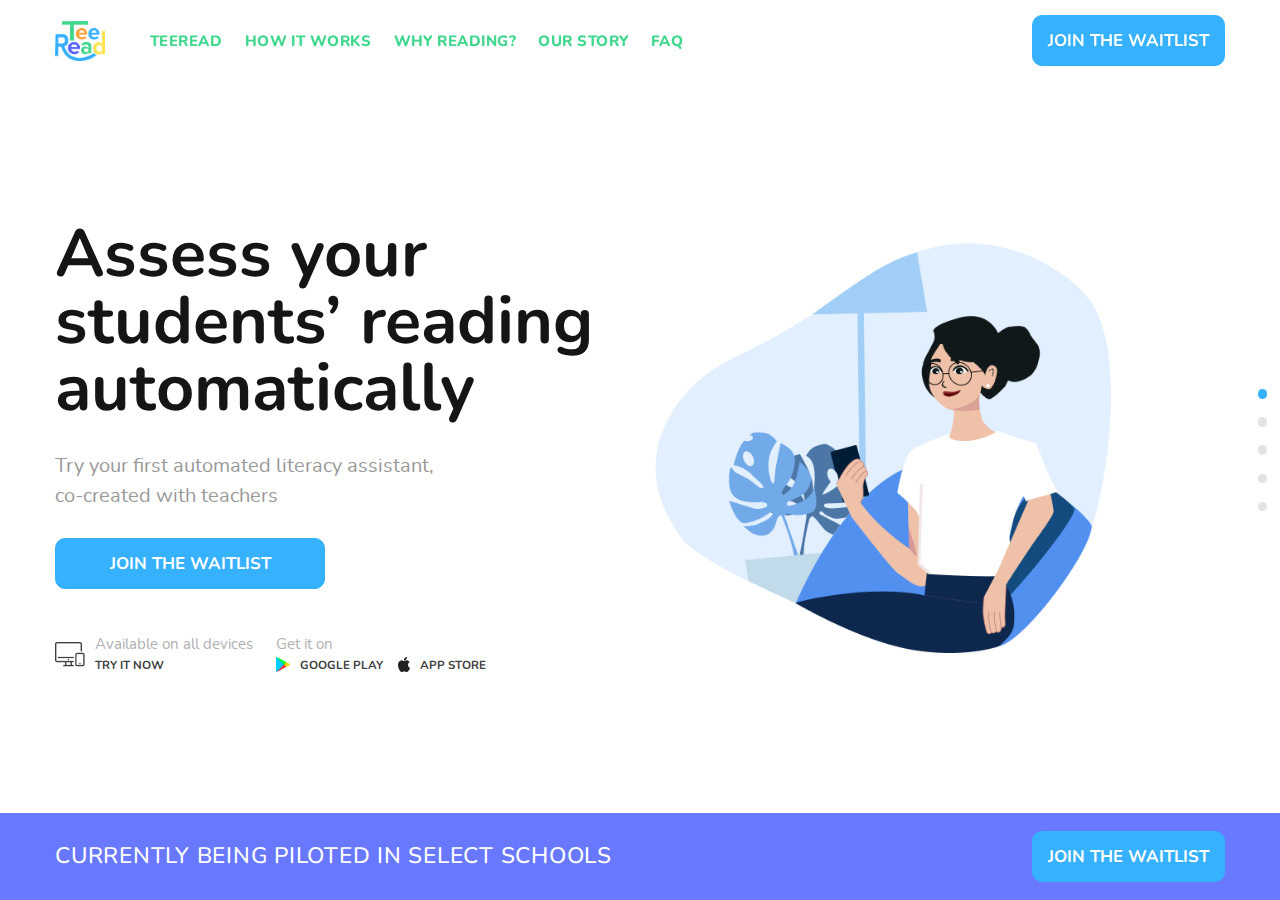
==== commit 0484458a: "policies" ====
--- a/index.html
+++ b/index.html
@@ -1,47 +1,143 @@
-<!doctype html>
+<!DOCTYPE html>
 <html lang="en">
   <head>
-    <meta charset="utf-8">
-    <meta name="viewport" content="width=device-width, initial-scale=1, shrink-to-fit=no, user-scalable=0">
-    <meta name="description" content="TeeRead - Assess your student’s reading automatically">
-    <meta name="author" content="Tixcode">
+    <meta charset="utf-8" />
+    <meta
+      name="viewport"
+      content="width=device-width, initial-scale=1, shrink-to-fit=no, user-scalable=0"
+    />
+    <meta
+      name="description"
+      content="TeeRead - Your first virtual reading teacher-assistant"
+    />
+    <meta name="author" content="Tixcode" />
 
     <title>TeeRead</title>
 
     <!-- CSS -->
-    <link href="css/bootstrap.min.css" rel="stylesheet">
-    <link href="css/owl.carousel.min.css" rel="stylesheet">
-    <link href="css/owl.theme.default.min.css" rel="stylesheet">
-    <link href="css/animate.min.css" rel="stylesheet">
-    <link href="css/jquery.pagepiling.css" rel="stylesheet">
-    <link href="css/jquery.fancybox.min.css" rel="stylesheet">
-    <link href="css/LineIcons.css" rel="stylesheet">
+    <link href="css/bootstrap.min.css" rel="stylesheet" />
+    <link href="css/owl.carousel.min.css" rel="stylesheet" />
+    <link href="css/owl.theme.default.min.css" rel="stylesheet" />
+    <link href="css/animate.min.css" rel="stylesheet" />
+    <link href="css/jquery.pagepiling.css" rel="stylesheet" />
+    <link href="css/jquery.fancybox.min.css" rel="stylesheet" />
+    <link href="css/LineIcons.css" rel="stylesheet" />
 
     <!-- Main CSS -->
-    <link href="css/style.css" rel="stylesheet">
-    <link href="css/pagepiling.index.css" rel="stylesheet">
+    <link href="css/style.css" rel="stylesheet" />
+    <link href="css/pagepiling.index.css" rel="stylesheet" />
 
     <!-- mailchimp -->
-    <link href="//cdn-images.mailchimp.com/embedcode/classic-10_7.css" rel="stylesheet" type="text/css">
+    <link
+      href="//cdn-images.mailchimp.com/embedcode/classic-10_7.css"
+      rel="stylesheet"
+      type="text/css"
+    />
 
     <!-- Favicons -->
-    <link rel="apple-touch-icon" sizes="180x180" href="img/favicons/apple-touch-icon.png">
-    <link rel="icon" type="image/png" sizes="32x32" href="img/favicons/favicon-32x32.png">
-    <link rel="icon" type="image/png" sizes="16x16" href="img/favicons/favicon-16x16.png">
-    <link rel="manifest" href="img/favicons/site.webmanifest">
-    <link rel="shortcut icon" href="img/favicons/favicon.ico">
-    <meta name="msapplication-TileColor" content="#222222">
-    <meta name="msapplication-config" content="img/favicons/browserconfig.xml">
-    <meta name="theme-color" content="#ffffff">
+    <link
+      rel="apple-touch-icon"
+      sizes="180x180"
+      href="img/favicons/apple-touch-icon.png"
+    />
+    <link
+      rel="icon"
+      type="image/png"
+      sizes="32x32"
+      href="img/favicons/favicon-32x32.png"
+    />
+    <link
+      rel="icon"
+      type="image/png"
+      sizes="16x16"
+      href="img/favicons/favicon-16x16.png"
+    />
+    <link rel="manifest" href="img/favicons/site.webmanifest" />
+    <link rel="shortcut icon" href="img/favicons/favicon.ico" />
+    <meta name="msapplication-TileColor" content="#222222" />
+    <meta
+      name="msapplication-config"
+      content="img/favicons/browserconfig.xml"
+    />
+    <meta name="theme-color" content="#ffffff" />
 
     <!-- Global site tag (gtag.js) - Google Analytics -->
-    <script async src="https://www.googletagmanager.com/gtag/js?id=UA-169179571-1"></script>
+    <script
+      async
+      src="https://www.googletagmanager.com/gtag/js?id=UA-169179571-1"
+    ></script>
     <script>
       window.dataLayer = window.dataLayer || [];
-      function gtag(){dataLayer.push(arguments);}
-      gtag('js', new Date());
-
-      gtag('config', 'UA-169179571-1');
+      function gtag() {
+        dataLayer.push(arguments);
+      }
+      gtag("js", new Date());
+
+      gtag("config", "UA-169179571-1");
+    </script>
+
+    <script>
+      !(function () {
+        var analytics = (window.analytics = window.analytics || []);
+        if (!analytics.initialize)
+          if (analytics.invoked)
+            window.console &&
+              console.error &&
+              console.error("Segment snippet included twice.");
+          else {
+            analytics.invoked = !0;
+            analytics.methods = [
+              "trackSubmit",
+              "trackClick",
+              "trackLink",
+              "trackForm",
+              "pageview",
+              "identify",
+              "reset",
+              "group",
+              "track",
+              "ready",
+              "alias",
+              "debug",
+              "page",
+              "once",
+              "off",
+              "on",
+              "addSourceMiddleware",
+              "addIntegrationMiddleware",
+              "setAnonymousId",
+              "addDestinationMiddleware",
+            ];
+            analytics.factory = function (e) {
+              return function () {
+                var t = Array.prototype.slice.call(arguments);
+                t.unshift(e);
+                analytics.push(t);
+                return analytics;
+              };
+            };
+            for (var e = 0; e < analytics.methods.length; e++) {
+              var key = analytics.methods[e];
+              analytics[key] = analytics.factory(key);
+            }
+            analytics.load = function (key, e) {
+              var t = document.createElement("script");
+              t.type = "text/javascript";
+              t.async = !0;
+              t.src =
+                "https://cdn.segment.com/analytics.js/v1/" +
+                key +
+                "/analytics.min.js";
+              var n = document.getElementsByTagName("script")[0];
+              n.parentNode.insertBefore(t, n);
+              analytics._loadOptions = e;
+            };
+            analytics._writeKey = "eTuAxEQkCbrU5e5xrBEF3hxDfSV9T7uh";
+            analytics.SNIPPET_VERSION = "4.13.2";
+            analytics.load("eTuAxEQkCbrU5e5xrBEF3hxDfSV9T7uh");
+            analytics.page();
+          }
+      })();
     </script>
   </head>
 
@@ -63,54 +159,60 @@
               <!-- LOGO -->
               <div class="brand">
                 <a href="index.html">
-                  <img src="img/logo/logo-teeread.png" alt="logo teeread" width="50px">
+                  <img
+                    src="img/logo/logo-teeread.png"
+                    alt="logo teeread"
+                    width="50px"
+                  />
                 </a>
               </div>
-  
+
               <!-- MENU HEADER -->
-              <!-- ---------------- HIDE --------------- -->
-              <!-- <div class="header-content d-none d-md-block">
+              <div class="header-content d-none d-lg-block">
                 <nav class="menu-header">
                   <ul class="d-flex">
-                      <li data-menuanchor="Product" class="active"><a href="#Product">PRODUCT</a></li>
-                      <li data-menuanchor="Resources"><a href="#Resources">RESOURCES</a></li>
-                      <li data-menuanchor="About"><a href="#About">ABOUT</a></li>
-                    </ul>
+                    <li><a href="index.html">TEEREAD</a></li>
+                    <li><a href="howItWorks.html">HOW IT WORKS</a></li>
+                    <li data-menuanchor="Resources">
+                      <a href="whyIsReadingImportant.html">WHY READING?</a>
+                    </li>
+                    <li><a href="ourStory.html">OUR STORY</a></li>
+                    <li><a href="support.html">FAQ</a></li>
+                  </ul>
                 </nav>
-              </div> -->
-              <!-- ---------------- /HIDE --------------- -->
+              </div>
             </div>
 
             <div class="d-flex align-items-center justify-content-end">
               <!-- ---------------- HIDE --------------- -->
               <!-- <div class="d-none d-md-block"> -->
               <!-- ---------------- /HIDE --------------- -->
-                <div class="d-flex align-items-center">
-                  <!-- ---------------- HIDE --------------- -->
-                  <!-- <div class="btn-sign-in mr-4" data-toggle="modal" data-target="#send-request">Sign in</div> -->
-                  <!-- ---------------- /HIDE --------------- -->
-                  <button class="btn btn-primary" data-toggle="modal" data-target="#send-request">join the waitlist</button>
-                </div>
+              <div class="d-flex align-items-center">
+                <!-- ---------------- HIDE --------------- -->
+                <!-- <div class="btn-sign-in mr-4" data-toggle="modal" data-target="#send-request">Sign in</div> -->
+                <!-- ---------------- /HIDE --------------- -->
+                <button
+                  class="btn btn-primary"
+                  data-toggle="modal"
+                  data-target="#send-request"
+                >
+                  join the waitlist
+                </button>
+              </div>
               <!-- ---------------- HIDE --------------- -->
               <!-- </div> -->
               <!-- ---------------- /HIDE --------------- -->
-              
-            
+
               <!-- MENU NAV TOGGLE -->
-              <!-- ---------------- HIDE --------------- -->
-              <!-- <button class="nav-toggle-btn a-nav-toggle d-md-none">
+              <button class="nav-toggle-btn a-nav-toggle d-lg-none ml-4">
                 <span class="nav-toggle">
                   <span class="stick stick-1"></span>
                   <span class="stick stick-2"></span>
                 </span>
-              </button> -->
-              <!-- ---------------- /HIDE --------------- -->
+              </button>
             </div>
-
-            
           </div>
         </div>
-         
 
         <div class="hide-menu a-nav-toggle"></div>
 
@@ -123,45 +225,80 @@
 
           <nav class="menu-main" id="accordion">
             <ul id="menuMain">
-                <li data-menuanchor="Product" class="active"><a href="#Product">Product</a></li>
-                <li data-menuanchor="Resources"><a href="#Resources">Resources</a></li>
-                <li data-menuanchor="About"><a href="#About">About</a></li>
-              </ul>
+              <li class="active"><a href="index.html">Teeread</a></li>
+              <li><a href="howItWorks.html">How it works</a></li>
+              <li><a href="whyIsReadingImportant.html">Why reading?</a></li>
+              <li><a href="ourStory.html">Our Story</a></li>
+              <li><a href="support.html">Support</a></li>
+            </ul>
           </nav>
 
-          <!-- <div class="menu-footer">
-              <ul class="social social-rounded">
-                <li><a href="#"><i class="lni lni-twitter-filled"></i></a></li>
-                <li><a href="#"><i class="lni lni-behance-original"></i></a></li>
-                <li><a href="#"><i class="lni lni-instagram-original"></i></a></li>
-              </ul>
-            <div class="menu-copyright">&copy; TeeRead 2020<br /> All Rights Reserved</div>
-          </div> -->
+          <div class="menu-footer">
+            <ul class="social social-rounded social-nav-toggle">
+              <li>
+                <a
+                  href="https://www.youtube.com/channel/UCop2B0gRpACkFYAWOAhelCw"
+                  target="_link"
+                  ><i class="lni lni-youtube"></i
+                ></a>
+              </li>
+              <li>
+                <a href="https://www.instagram.com/teeread_ok/" target="_link"
+                  ><i class="lni lni-instagram-original"></i
+                ></a>
+              </li>
+            </ul>
+            <div class="menu-copyright">
+              &copy; TeeRead 2021<br />
+              All Rights Reserved
+            </div>
+          </div>
         </div>
       </header>
 
-
       <div id="content" class="content">
         <div class="homepage-personal a-pagepiling">
-
           <!-- SECTION-1 -->
           <div class="section pp-scrollable slide-dark slide-dark-footer">
             <div class="slide-container pt-5 py-md-none">
-              <div class="slide-bg animate-element delay5 fadeInRight d-none d-md-block d-lg-block d-xl-block">
-                <img src="img/teacher-intro.png" alt="" class="slide-photo slide-teacher-intro">
+              <div
+                class="slide-bg animate-element delay5 fadeInRight d-none d-md-block d-lg-block d-xl-none"
+              >
+                <img
+                  src="img/teacher-intro.png"
+                  alt=""
+                  class="slide-photo slide-teacher-intro"
+                />
               </div>
               <div class="slide-bg animate-element delay5 fadeInDown">
-                <div class="slide-photo slide-intro-background-mobile transformLeft"></div>
+                <div
+                  class="slide-photo slide-intro-background-mobile transformLeft"
+                ></div>
               </div>
               <div class="container">
-                <div class="row">
+                <div class="row d-flex align-items-center">
                   <div class="col-12 col-md-8 col-lg-6 z-index-1">
-                    <h1 class="slide-title animate-element delay4 fadeInDown slide-title-white-mobile">Assess your student’s reading automatically</h1>
+                    <h1
+                      class="slide-title animate-element delay4 fadeInDown slide-title-white-mobile"
+                    >
+                      Assess your students’ reading automatically
+                    </h1>
                     <div class="animate-element delay6 fadeInUp">
-                      <div class="slide-descr slide-descr-intro slide-descr-white-mobile">Try the first-automated literacy assistant co-created with teachers</div>
+                      <div
+                        class="slide-descr slide-descr-intro slide-descr-white-mobile"
+                      >
+                        Try your first automated literacy assistant, co-created
+                        with teachers
+                      </div>
                       <div class="slide-btn row">
                         <div class="col-12 col-md-6 btn-intro">
-                          <button class="btn btn-primary width-btn" data-toggle="modal" data-target="#send-request">Join the waitlist</button>
+                          <button
+                            class="btn btn-primary width-btn"
+                            data-toggle="modal"
+                            data-target="#send-request"
+                          >
+                            Join the waitlist
+                          </button>
                         </div>
                         <!-- ---------------- HIDE --------------- -->
                         <!-- <div class="col-12 col-md-6 btn-intro">
@@ -174,71 +311,95 @@
                       <div class="d-none d-md-block d-lg-block d-xl-block">
                         <div class="mt-5 d-flex">
                           <a href="#" class="d-inline-block mr-4">
-                            <div class="d-flex align-items-center ">
-                              <img src="img/devices.png" alt="devices" class="device-icon">
+                            <div class="d-flex align-items-center">
+                              <img
+                                src="img/devices.png"
+                                alt="devices"
+                                class="device-icon"
+                              />
                               <div>
-                                <p class="btn-app-subtitle">Available on all devices</p>
-                                <div class="btn-app-title btn-app-title-hover" data-toggle="modal" data-target="#send-request">Try it now</div>
+                                <p class="btn-app-subtitle">
+                                  Available on all devices
+                                </p>
+                                <div
+                                  class="btn-app-title btn-app-title-hover"
+                                  data-toggle="modal"
+                                  data-target="#send-request"
+                                >
+                                  Try it now
+                                </div>
                               </div>
                             </div>
                           </a>
                           <div class="d-inline-block">
                             <p class="btn-app-subtitle">Get it on</p>
                             <div class="d-flex">
-                              <a href="https://play.google.com/store/apps/details?id=com.teeread.students" target="_blank" class="d-flex mr-3">
-                                <img src="img/google-play.png" alt="google-play-icon" class="google-apple-icon">
-                                <div class="btn-app-title btn-app-title-hover">Google play</div>
+                              <a
+                                href="https://play.google.com/store/apps/details?id=com.teeread.teachers"
+                                target="_blank"
+                                class="d-flex mr-3"
+                              >
+                                <img
+                                  src="img/google-play.png"
+                                  alt="google-play-icon"
+                                  class="google-apple-icon"
+                                />
+                                <div class="btn-app-title btn-app-title-hover">
+                                  Google play
+                                </div>
                               </a>
-                              <a href="https://apps.apple.com/us/app/teeread-for-students/id1532436060" target="_blank" class="d-flex">
-                                <img src="img/apple.png" alt="apple-icon" class="google-apple-icon">
-                                <div class="btn-app-title btn-app-title-hover">App store</div>
+                              <a
+                                href="https://apps.apple.com/us/app/teeread-for-teachers/id1532435916"
+                                target="_blank"
+                                class="d-flex"
+                              >
+                                <img
+                                  src="img/apple.png"
+                                  alt="apple-icon"
+                                  class="google-apple-icon"
+                                />
+                                <div class="btn-app-title btn-app-title-hover">
+                                  App store
+                                </div>
                               </a>
                             </div>
-                              
                           </div>
                         </div>
                       </div>
                     </div>
                   </div>
-                </div>
-              </div>
-              <div class="z-index-200 section-bar animate-element delay4 fadeInUp">
+                  <div
+                    class="col-6 animate-element delay5 fadeInRight d-none d-xl-block"
+                  >
+                    <img
+                      src="img/teacher-intro.png"
+                      alt=""
+                      class="teacher-intro"
+                    />
+                  </div>
+                </div>
+              </div>
+              <div
+                class="z-index-200 section-bar animate-element delay4 fadeInUp"
+              >
                 <div class="container">
                   <div class="row">
-                    <div class="col-12 d-flex align-items-center justify-content-between">
-                      <h3 class="section-bar-title animate-element delay6 fadeInUp mb-0">Currently being piloted in exclusive schools</h3>
-                      <button class="btn btn-primary animate-element delay8 fadeInUp d-none d-md-block d-lg-block d-xl-block" data-toggle="modal" data-target="#send-request">Join the waitlist</button>
-                    </div>
-                  </div>
-                </div>
-              </div>
-            </div>
-
-            <!-- cards -->
-            <div class="container">
-              <div class="row award-list d-flex justify-content-center my-5">
-                <div class="col-sm-12 col-md-4 col-lg-3 animate-element delay5 fadeInUp my-5">
-                  <div class="award-item-blue">
-                    <a href="#Assess">
-                      <div class="award-item-logo"><img src="img/checklist.png" alt="" /></div>
-                      <div class="award-item-descr slide-descr">Assess fluency and reading comprehension automatically</div>
-                    </a>
-                  </div>
-                </div>
-                <div class="col-sm-12 col-md-4 col-lg-3 animate-element delay6 fadeInUp my-5">
-                  <div class="award-item-light-blue">
-                    <a href="#Library">
-                      <div class="award-item-logo"><img src="img/book.png" alt="" /></div>
-                      <div class="award-item-descr slide-descr">Give your students access to a personalized library of books</div>
-                    </a>
-                  </div>
-                </div>
-                <div class="col-sm-12 col-md-4 col-lg-3 animate-element delay7 fadeInUp my-5">
-                  <div class="award-item-green">
-                    <a href="#Teacher">
-                      <div class="award-item-logo"><img src="img/hero.png" alt="" /></div>
-                      <div class="award-item-descr slide-descr">Co-created with and for teachers</div>
-                    </a>
+                    <div
+                      class="col-12 d-flex align-items-center justify-content-between"
+                    >
+                      <h3
+                        class="section-bar-title animate-element delay6 fadeInUp mb-0"
+                      >
+                        Currently being piloted in select schools
+                      </h3>
+                      <button
+                        class="btn btn-primary animate-element delay8 fadeInUp d-none d-md-block d-lg-block d-xl-block"
+                        data-toggle="modal"
+                        data-target="#send-request"
+                      >
+                        Join the waitlist
+                      </button>
+                    </div>
                   </div>
                 </div>
               </div>
@@ -249,28 +410,49 @@
           <div class="section pp-scrollable slide-personal-services">
             <div class="slide-container">
               <!-- circle-orange -->
-              <div class="slide-bg animate-element delay5 fadeInLeft">
-                <img src="img/ring-orange.png" alt="" class="slide-photo slide-circle1">
-              </div>
               <div class="container">
-                <div class="row">
-                  <div class="col-12 col-md-6 d-none d-md-block d-lg-block d-xl-block">
-                    <div class="animate-element delay5 fadeInRight d-flex justify-content-center">
-                      <img src="img/phone-home-1.png" alt="phone" class="phone-photo">
-                    </div>
-                  </div>
-                  <div class="col-12 col-md-5 d-flex align-items-center">
-                    <div>
-                      <h3 class="slide-title-info animate-element delay5 fadeInDown">Assess fluency and reading comprehension automatically</h3>
-                      <div class="service-item-descr font-size-item-descr slide-descr animate-element delay5 fadeInUp">Assign a TeeRead assessment to your classroom in minutes, get access to your students’ key reading metrics and group them all within the platform.</div>
-                      <!-- ---------------- HIDE --------------- -->
-                      <!-- <div class="service-item-more animate-element delay7 fadeInUp"><a href="#" class="btn btn-sm btn-circle btn-success">see how</a></div> -->
-                      <!-- ---------------- /HIDE --------------- -->
-                    </div>
-                  </div>
-                  <div class="col-12 d-none show-phone mt-5">
-                    <div class="animate-element delay5 fadeInRight d-flex justify-content-center">
-                      <img src="img/phone-home-1.png" alt="phone" class="phone-photo">
+                <div class="row award-list d-flex justify-content-center my-5">
+                  <div
+                    class="col-12 col-sm-7 col-md-4 col-lg-3 col-xl-3 animate-element delay5 fadeInUp my-5"
+                  >
+                    <div class="award-item-blue">
+                      <a href="#Assess">
+                        <div class="award-item-logo">
+                          <img src="img/checklist.png" alt="" />
+                        </div>
+                        <div class="award-item-descr slide-descr">
+                          Assess fluency and reading comprehension automatically
+                        </div>
+                      </a>
+                    </div>
+                  </div>
+                  <div
+                    class="col-12 col-sm-7 col-md-4 col-lg-3 col-xl-3 animate-element delay6 fadeInUp my-5"
+                  >
+                    <div class="award-item-light-blue">
+                      <a href="#Library">
+                        <div class="award-item-logo">
+                          <img src="img/book.png" alt="" />
+                        </div>
+                        <div class="award-item-descr slide-descr">
+                          Give your students access to a personalized library of
+                          books
+                        </div>
+                      </a>
+                    </div>
+                  </div>
+                  <div
+                    class="col-12 col-sm-7 col-md-4 col-lg-3 col-xl-3 animate-element delay7 fadeInUp my-5"
+                  >
+                    <div class="award-item-green">
+                      <a href="#Teacher">
+                        <div class="award-item-logo">
+                          <img src="img/hero.png" alt="" />
+                        </div>
+                        <div class="award-item-descr slide-descr">
+                          Co-created with and for teachers
+                        </div>
+                      </a>
                     </div>
                   </div>
                 </div>
@@ -282,24 +464,121 @@
           <div class="section pp-scrollable slide-personal-services">
             <div class="slide-container">
               <!-- circle-orange -->
+              <div class="slide-bg animate-element delay5 fadeInLeft">
+                <img
+                  src="img/ring-orange.png"
+                  alt=""
+                  class="slide-photo slide-circle1"
+                />
+              </div>
+              <div class="container">
+                <div class="row">
+                  <div
+                    class="col-12 col-md-6 d-none d-md-block d-lg-block d-xl-block"
+                  >
+                    <div
+                      class="animate-element delay5 fadeInRight d-flex justify-content-center"
+                    >
+                      <img
+                        src="img/phone-home-1.png"
+                        alt="phone"
+                        class="phone-photo"
+                      />
+                    </div>
+                  </div>
+                  <div class="col-12 col-md-5 d-flex align-items-center">
+                    <div>
+                      <h3
+                        class="slide-title-info animate-element delay5 fadeInDown"
+                      >
+                        Assess fluency and reading comprehension automatically
+                      </h3>
+                      <div
+                        class="service-item-descr font-size-item-descr slide-descr animate-element delay5 fadeInUp"
+                      >
+                        Assign a TeeRead assessment to your classroom in
+                        minutes, get access to your students’ key reading
+                        metrics and group them all within the platform.
+                      </div>
+                      <!-- ---------------- HIDE --------------- -->
+                      <div
+                        class="service-item-more animate-element delay7 fadeInUp"
+                      >
+                        <a
+                          href="howItWorks.html"
+                          class="btn btn-sm btn-circle btn-success"
+                          >see how it works</a
+                        >
+                      </div>
+                      <!-- ---------------- /HIDE --------------- -->
+                    </div>
+                  </div>
+                  <div class="col-12 d-none show-phone mt-5">
+                    <div
+                      class="animate-element delay5 fadeInRight d-flex justify-content-center"
+                    >
+                      <img
+                        src="img/phone-home-1.png"
+                        alt="phone"
+                        class="phone-photo"
+                      />
+                    </div>
+                  </div>
+                </div>
+              </div>
+            </div>
+          </div>
+
+          <!-- SECTION-4 -->
+          <div class="section pp-scrollable slide-personal-services">
+            <div class="slide-container">
+              <!-- circle-orange -->
               <div class="slide-bg animate-element delay5 fadeInRight">
-                <img src="img/ring-lightblue.png" alt="" class="slide-photo slide-circle2">
+                <img
+                  src="img/ring-lightblue.png"
+                  alt=""
+                  class="slide-photo slide-circle2"
+                />
               </div>
               <div class="container">
                 <div class="row">
                   <div class="col-md-5 d-flex align-items-center">
                     <div>
-                      <h3 class="slide-title-info animate-element delay5 fadeInDown">Give your students access to a personalized library of books</h3>
-                      <div class="service-item-descr slide-descr font-size-item-descr animate-element delay5 fadeInUp">After each assessment, your students gain access to a personalized library of just-right leveled books so they can continuously grow their love for reading.</div>
+                      <h3
+                        class="slide-title-info animate-element delay5 fadeInDown"
+                      >
+                        Give your students access to a personalized library of
+                        books
+                      </h3>
+                      <div
+                        class="service-item-descr slide-descr font-size-item-descr animate-element delay5 fadeInUp"
+                      >
+                        After each assessment, your students gain access to a
+                        personalized library of just-right leveled books so they
+                        can continuously grow their love for reading.
+                      </div>
                       <!-- ---------------- HIDE --------------- -->
-                      <!-- <div class="service-item-more animate-element delay7 fadeInUp"><a href="#" class="btn btn-sm btn-circle btn-success">see how</a></div> -->
+                      <div
+                        class="service-item-more animate-element delay7 fadeInUp"
+                      >
+                        <a
+                          href="howItWorks.html"
+                          class="btn btn-sm btn-circle btn-success"
+                          >see how it works</a
+                        >
+                      </div>
                       <!-- ---------------- /HIDE --------------- -->
                     </div>
                   </div>
                   <div class="col-md-6">
-                    <div class="animate-element delay5 fadeInLeft d-flex justify-content-center">
-                      
-                      <img src="img/phone-home-2.png" alt="phone" class="phone-photo">
+                    <div
+                      class="animate-element delay5 fadeInLeft d-flex justify-content-center"
+                    >
+                      <img
+                        src="img/phone-home-2.png"
+                        alt="phone"
+                        class="phone-photo"
+                      />
                     </div>
                   </div>
                 </div>
@@ -307,39 +586,87 @@
             </div>
           </div>
 
-          <!-- SECTION-4 -->
+          <!-- SECTION-5 -->
           <div class="section pp-scrollable slide-personal-services">
             <div class="slide-container">
               <!-- circle-orange -->
               <div class="slide-bg animate-element delay5 fadeInLeft">
-                <img src="img/teacher.png" alt="" class="slide-photo slide-teacher">
-              </div>
-              <div class="container container-teacher" style="margin-bottom: 200px; margin-top: 100px;">
+                <img
+                  src="img/teacher.png"
+                  alt=""
+                  class="slide-photo slide-teacher"
+                />
+              </div>
+              <div
+                class="container container-teacher"
+                style="margin-bottom: 200px; margin-top: 100px"
+              >
                 <div class="row">
-                  <div class="col-md-6">
-                  </div>
+                  <div class="col-md-6"></div>
                   <div class="col-md-5 d-flex align-items-center">
                     <div>
-                      <h3 class="slide-title-info animate-element delay5 fadeInDown">Co-created with and for teachers</h3>
-                      <div class="service-item-descr slide-descr font-size-item-descr animate-element delay5 fadeInUp">We want to be a real helper, not another platform that drains your time. That’s why TeeRead was designed with teachers to be useful in real classrooms. </div>
-                      <!-- ---------------- HIDE --------------- -->
-                      <!-- <div class="service-item-more animate-element delay7 fadeInUp"><a href="#" class="btn btn-sm btn-circle btn-success">see how</a></div> -->
-                      <!-- ---------------- /HIDE --------------- -->
+                      <h3
+                        class="slide-title-info animate-element delay5 fadeInDown"
+                      >
+                        Co-created with and for teachers
+                      </h3>
+                      <div
+                        class="service-item-descr slide-descr font-size-item-descr animate-element delay5 fadeInUp"
+                      >
+                        We want to be a real helper, not another platform that
+                        drains your time. That’s why TeeRead was designed with
+                        teachers to be useful in real classrooms.
+                      </div>
+                      <div
+                        class="service-item-more animate-element delay7 fadeInUp"
+                      >
+                        <a
+                          href="howItWorks.html"
+                          class="btn btn-sm btn-circle btn-success"
+                          >see how it works</a
+                        >
+                      </div>
                     </div>
                   </div>
                 </div>
               </div>
             </div>
-            <div class="flex-container" style="width: 100%; height: auto; padding: 1.2rem 0; background-color: #6979ff;">
+            <div
+              class="flex-container"
+              style="
+                width: 100%;
+                height: auto;
+                padding: 1.2rem 0;
+                background-color: #6979ff;
+              "
+            >
               <div class="container">
                 <div class="row">
-                  <div class="col-12 d-flex align-items-center justify-content-between">
-                    <h3 class="section-bar-title animate-element delay6 fadeInUp mb-0">Currently being piloted in exclusive schools</h3>
-                    <button class="btn btn-primary animate-element delay8 fadeInUp d-none d-md-block d-lg-block d-xl-block" data-toggle="modal" data-target="#send-request">Join the waitlist</button>
+                  <div
+                    class="col-12 d-flex align-items-center justify-content-between"
+                  >
+                    <h3
+                      class="section-bar-title animate-element delay6 fadeInUp mb-0"
+                    >
+                      Currently being piloted in select schools
+                    </h3>
+                    <button
+                      class="btn btn-primary animate-element delay8 fadeInUp d-none d-md-block d-lg-block d-xl-block"
+                      data-toggle="modal"
+                      data-target="#send-request"
+                    >
+                      Join the waitlist
+                    </button>
                   </div>
                   <div class="col-12 d-none show-btn-wailist mt-4">
                     <div class="d-flex justify-content-center">
-                      <button class="btn btn-primary animate-element delay8 fadeInUp" data-toggle="modal" data-target="#send-request">Join the waitlist</button>
+                      <button
+                        class="btn btn-primary animate-element delay8 fadeInUp"
+                        data-toggle="modal"
+                        data-target="#send-request"
+                      >
+                        Join the waitlist
+                      </button>
                     </div>
                   </div>
                 </div>
@@ -526,20 +853,62 @@
                 <div class="row">
                   <div class="col-12 my-4">
                     <div class="row d-flex align-items-center">
-                      <div class="col-6">
-                        <small class="copyright-white">Copyright © 2021. All rights reserved. | <a href="https://app.termly.io/document/privacy-policy/c76f6cb4-ce50-4872-b280-192b5e4c8827" target="_blank">Privacy policy</a> | <a href="https://app.termly.io/document/terms-and-conditions/ec46762d-5a00-4e7b-89d4-2cf379cabaf8" target="_blank">Terms and conditions</a> | <a href="https://app.termly.io/document/cookie-policy/ec8e39e6-6a7b-4b0b-8760-6b07dab347eb" target="_blank">Cookie policy</a></small>
-                      </div>
-                      <div class="col-6">
-                        <ul class="social social-rounded d-flex justify-content-end">
-                          <li><a href="https://www.youtube.com/channel/UCop2B0gRpACkFYAWOAhelCw" target="_link"><i class="lni lni-youtube"></i></a></li>
-                          <li class="mr-0"><a href="https://www.instagram.com/teeread_ok/" target="_link"><i class="lni lni-instagram-original"></i></a></li>
+                      <div class="col-9">
+                        <a
+                          class="text-white fw-bold link-support"
+                          href="support.html"
+                          >Support</a
+                        >
+                        <span class="mr-3 ml-3 line-vertical"></span>
+                        <a
+                                class="text-white fw-bold link-support"
+                                href="https://app.termly.io/document/privacy-policy/c76f6cb4-ce50-4872-b280-192b5e4c8827"
+                                target="_blank"
+                        >Privacy policy</a
+                        >
+                        <span class="mr-3 ml-3 line-vertical"></span>
+                        <a
+                                class="text-white fw-bold link-support"
+                                href="https://app.termly.io/document/terms-and-conditions/ec46762d-5a00-4e7b-89d4-2cf379cabaf8"
+                                target="_blank"
+                        >Terms and conditions</a
+                        >
+                        <span class="mr-3 ml-3 line-vertical"></span>
+                        <a
+                                class="text-white fw-bold link-support"
+                                href="https://app.termly.io/document/cookie-policy/ec8e39e6-6a7b-4b0b-8760-6b07dab347eb"
+                                target="_blank"
+                        >Cookie policy</a
+                        >
+                        <span class="mr-3 ml-3 line-vertical"></span>
+                        <small class="ml-3 copyright-white"
+                          >Copyright © 2021. All rights reserved.</small
+                        >
+                      </div>
+                      <div class="col-3">
+                        <ul
+                          class="social social-rounded d-flex justify-content-end"
+                        >
+                          <li>
+                            <a
+                              href="https://www.youtube.com/channel/UCop2B0gRpACkFYAWOAhelCw"
+                              target="_link"
+                              ><i class="lni lni-youtube"></i
+                            ></a>
+                          </li>
+                          <li class="mr-0">
+                            <a
+                              href="https://www.instagram.com/teeread_ok/"
+                              target="_link"
+                              ><i class="lni lni-instagram-original"></i
+                            ></a>
+                          </li>
                           <!-- ---------------- HIDE --------------- -->
                           <!-- <li><a href="#" target="_link"><i class="lni lni-facebook-filled"></i></a></li>
                           <li class="mr-0"><a href="#" target="_link"><i class="lni lni-twitter-filled"></i></a></li> -->
                           <!-- ---------------- /HIDE --------------- -->
                         </ul>
                       </div>
-
                     </div>
                   </div>
                 </div>
@@ -549,7 +918,6 @@
         </div>
       </div>
     </div>
-
 
     <!-- Modal -->
     <div class="modal fade" id="send-request">
@@ -557,7 +925,12 @@
         <div class="modal-content">
           <div class="modal-header">
             <h2 class="modal-title">Join the waitlist</h2>
-            <button type="button" class="close" data-dismiss="modal" aria-label="Close">
+            <button
+              type="button"
+              class="close"
+              data-dismiss="modal"
+              aria-label="Close"
+            >
               <i class="lni lni-close"></i>
             </button>
           </div>
@@ -565,37 +938,105 @@
             <p class="slide-descr">Sign up and be the first to try TeeRead!</p>
             <!-- Begin Mailchimp Signup Form -->
             <div id="mc_embed_signup">
-              <form action="https://teeread.us10.list-manage.com/subscribe/post?u=e3be2f84ce84baafe79715602&amp;id=d62dc9aa78" method="post" id="mc-embedded-subscribe-form" name="mc-embedded-subscribe-form" class="validate" target="_blank" novalidate>
+              <form
+                action="https://teeread.us10.list-manage.com/subscribe/post?u=e3be2f84ce84baafe79715602&amp;id=d62dc9aa78"
+                method="post"
+                id="mc-embedded-subscribe-form"
+                name="mc-embedded-subscribe-form"
+                class="validate"
+                target="_blank"
+                novalidate
+              >
                 <div id="mc_embed_signup_scroll">
                   <div class="row">
                     <div class="mc-field-group col-sm-12">
                       <label for="mce-EMAIL">Email Address (required)</label>
-                      <input type="email" value="" name="EMAIL" class="required email" id="mce-EMAIL">
+                      <input
+                        type="email"
+                        value=""
+                        name="EMAIL"
+                        class="required email"
+                        id="mce-EMAIL"
+                      />
                     </div>
                     <div class="mc-field-group col-md-6 col-sm-12">
                       <label for="mce-NAME">Name </label>
-                      <input type="text" value="" name="NAME" class="" id="mce-NAME">
+                      <input
+                        type="text"
+                        value=""
+                        name="NAME"
+                        class=""
+                        id="mce-NAME"
+                      />
                     </div>
                     <div class="mc-field-group col-md-6 col-sm-12">
                       <label for="mce-SCHOOL">School Name </label>
-                      <input type="text" value="" name="SCHOOL" class="" id="mce-SCHOOL">
+                      <input
+                        type="text"
+                        value=""
+                        name="SCHOOL"
+                        class=""
+                        id="mce-SCHOOL"
+                      />
                     </div>
                   </div>
                   <div id="mce-responses" class="clear">
-                    <div class="response" id="mce-error-response" style="display:none"></div>
-                    <div class="response" id="mce-success-response" style="display:none"></div>
-                  </div>    
+                    <div
+                      class="response"
+                      id="mce-error-response"
+                      style="display: none"
+                    ></div>
+                    <div
+                      class="response"
+                      id="mce-success-response"
+                      style="display: none"
+                    ></div>
+                  </div>
                   <!-- real people should not fill this in and expect good things - do not remove this or risk form bot signups-->
-                  <div style="position: absolute; left: -5000px;" aria-hidden="true">
-                    <input type="text" name="b_e3be2f84ce84baafe79715602_d62dc9aa78" tabindex="-1" value="">
+                  <div
+                    style="position: absolute; left: -5000px"
+                    aria-hidden="true"
+                  >
+                    <input
+                      type="text"
+                      name="b_e3be2f84ce84baafe79715602_d62dc9aa78"
+                      tabindex="-1"
+                      value=""
+                    />
                   </div>
                   <div class="clear center-md">
-                    <input type="submit" value="Join the waitlist!" name="subscribe" id="mc-embedded-subscribe" class="button">
+                    <input
+                      type="submit"
+                      value="Join the waitlist!"
+                      name="subscribe"
+                      id="mc-embedded-subscribe"
+                      class="button"
+                    />
                   </div>
                 </div>
               </form>
             </div>
-            <script type='text/javascript' src='//s3.amazonaws.com/downloads.mailchimp.com/js/mc-validate.js'></script><script type='text/javascript'>(function($) {window.fnames = new Array(); window.ftypes = new Array();fnames[0]='EMAIL';ftypes[0]='email';fnames[1]='NAME';ftypes[1]='text';fnames[2]='SCHOOL';ftypes[2]='text';fnames[3]='ADDRESS';ftypes[3]='address';fnames[4]='PHONE';ftypes[4]='phone';}(jQuery));var $mcj = jQuery.noConflict(true);</script>
+            <script
+              type="text/javascript"
+              src="//s3.amazonaws.com/downloads.mailchimp.com/js/mc-validate.js"
+            ></script>
+            <script type="text/javascript">
+              (function ($) {
+                window.fnames = new Array();
+                window.ftypes = new Array();
+                fnames[0] = "EMAIL";
+                ftypes[0] = "email";
+                fnames[1] = "NAME";
+                ftypes[1] = "text";
+                fnames[2] = "SCHOOL";
+                ftypes[2] = "text";
+                fnames[3] = "ADDRESS";
+                ftypes[3] = "address";
+                fnames[4] = "PHONE";
+                ftypes[4] = "phone";
+              })(jQuery);
+              var $mcj = jQuery.noConflict(true);
+            </script>
             <!--End mc_embed_signup-->
             <!-- <form class="form-request a-ajax-form">
               <div class="form-group form-group-material a-form-group">
@@ -618,9 +1059,15 @@
       </div>
     </div>
 
-
-    <script src="https://code.jquery.com/jquery-1.12.4.min.js" integrity="sha256-ZosEbRLbNQzLpnKIkEdrPv7lOy9C27hHQ+Xp8a4MxAQ=" crossorigin="anonymous"></script>
-    <script>window.jQuery || document.write('<script src="js/jquery.min.js"><\/script>')</script>
+    <script
+      src="https://code.jquery.com/jquery-1.12.4.min.js"
+      integrity="sha256-ZosEbRLbNQzLpnKIkEdrPv7lOy9C27hHQ+Xp8a4MxAQ="
+      crossorigin="anonymous"
+    ></script>
+    <script>
+      window.jQuery ||
+        document.write('<script src="js/jquery.min.js"><\/script>');
+    </script>
     <script src="js/bootstrap.bundle.min.js"></script>
     <script src="js/owl.carousel.min.js"></script>
     <script src="js/jquery.pagepiling.min.js"></script>
@@ -628,6 +1075,5 @@
     <script src="js/jquery.validate.min.js"></script>
     <script src="js/script.js"></script>
     <script src="js/pagepiling.index.js"></script>
-
   </body>
 </html>
--- a/css/style.css
+++ b/css/style.css
@@ -170,6 +170,29 @@
 
 .text-white a {
   color: #ffffff;
+}
+
+/* Colors */
+.light-blue {
+  color: #35b0ff;
+}
+.green {
+  color: #40d78f !important;
+}
+.yellow {
+  color: #ffe34f;
+}
+.orange {
+  color: #ffa134;
+}
+.black {
+  color: #000000 !important;
+}
+.red {
+  color: #f17373;
+}
+.violet {
+  color: #6979ff !important;
 }
 
 /* 1.3 Buttons */
@@ -899,7 +922,7 @@
 
 .nav-toggle {
   display: block;
-  width: 32px;
+  width: 24px;
 }
 
 .nav-toggle .stick {
@@ -907,7 +930,7 @@
   width: 100%;
   border-radius: 3px;
   height: 3px;
-  background: #35b1ff;
+  background: #40d78f;
   transition: all 0.3s;
   position: relative;
 }
@@ -1116,7 +1139,7 @@
 }
 
 .menu-header > ul > li {
-  margin-right: 1rem;
+  margin-right: 1.5rem;
 }
 
 .menu-header a {
@@ -1137,17 +1160,12 @@
   text-decoration: none;
 }
 
-.menu-main .active > a,
 .menu-main a:hover {
-  color: #151515;
-}
-
-.menu-main a:after {
-  content: ".";
-  opacity: 0;
-  display: inline-block;
-  transform: translate(2rem, 0);
-  transition: all 0.3s ease-in-out;
+  color: #35b1ff;
+}
+
+.menu-main .active > a {
+  border-bottom: 2px solid #35b1ff;
 }
 
 .menu-main .active a:after {
@@ -1276,7 +1294,7 @@
   min-height: 100%;
   display: flex;
   align-items: center;
-  padding-top: 7.75rem;
+  padding-top: 6.75rem;
   padding-bottom: 3.25rem;
   position: relative;
 }
@@ -1330,10 +1348,14 @@
 }
 
 .slide-title-info {
-  font-size: 1.875rem;
+  font-size: 2.1rem;
   font-weight: bold;
   line-height: 1.35;
   letter-spacing: -0.035em;
+}
+
+.step-style {
+  top: -20px;
 }
 
 .slide-descr {
@@ -1365,7 +1387,7 @@
 }
 
 .slide-descr-intro {
-  margin-right: 24%;
+  margin-right: 30%;
 }
 
 .width-btn {
@@ -1414,6 +1436,18 @@
   .btn-white {
     padding: 0.1rem 1rem;
   }
+  .container-mt {
+    margin-top: 106px;
+  }
+  .md-text-center {
+    text-align: center;
+  }
+  .md-justify-center {
+    justify-content: center;
+  }
+  .md-text-left {
+    text-align: left !important;
+  }
 }
 
 .slide-btn {
@@ -1467,6 +1501,34 @@
 
 .section.active .delay10 {
   animation-delay: 1s;
+}
+
+.section.active .delay11 {
+  animation-delay: 1.1s;
+}
+
+.section.active .delay16 {
+  animation-delay: 1.6s;
+}
+
+.section.active .delay22 {
+  animation-delay: 2.2s;
+}
+
+.section.active .delay28 {
+  animation-delay: 2.8s;
+}
+
+.section.active .delay34 {
+  animation-delay: 3.4s;
+}
+
+.section.active .delay40 {
+  animation-delay: 4s;
+}
+
+.section.active .delay46 {
+  animation-delay: 4.6s;
 }
 
 [class^="circle-"],
@@ -1601,6 +1663,24 @@
   animation: phone_animation 7s linear infinite;
 }
 
+.phone-photo-without-animation {
+  width: auto;
+  height: 75vh;
+}
+
+.koala-photo {
+  height: 55vh;
+  width: auto;
+  -webkit-animation: phone_animation 7s linear infinite;
+  animation: phone_animation 7s linear infinite;
+}
+
+.gif-photo {
+  height: 66vh;
+  margin-top: 25px;
+  border-radius: 23px;
+}
+
 .slide-circle1 {
   width: 36rem;
   height: 36rem;
@@ -1636,6 +1716,12 @@
   }
 }
 
+@media (max-width: 882px) {
+  .slide-koala-gif {
+    right: 2.0625rem !important;
+  }
+}
+
 @media (max-width: 767px) {
   .show-phone,
   .show-btn-wailist,
@@ -1656,9 +1742,31 @@
     top: 45.518519% !important;
   }
 
+  .slide-triangle-blue-how-it-works {
+    right: 12.0625rem !important;
+    top: 51.518519% !important;
+  }
+
+  .slide-circle3 {
+    right: 10.0625rem !important;
+    top: 62.518519% !important;
+  }
+
+  .gif-phone {
+    padding-bottom: 50px;
+  }
+
+  .gif-phone1 {
+    padding-top: 30px;
+  }
+
+  .slide-koala-gif {
+    display: none;
+  }
+
   .slide-teacher {
     left: 28.5625% !important;
-    top: 66.5% !important;
+    top: 63.5% !important;
   }
   .container-teacher {
     margin-bottom: 250px !important;
@@ -1680,20 +1788,222 @@
 
 .slide-circle2 {
   width: auto;
-  height: 41.3125rem;
-  right: -5.9375rem;
-  top: 20.518519%;
+  height: 60rem;
+  right: -7rem;
+  top: 15%;
   bottom: auto;
   left: auto !important;
   -webkit-animation: ring_animation 15s linear infinite;
   animation: ring_animation 15s linear infinite;
 }
 
+.slide-koala-gif {
+  width: auto;
+  height: 31.3125rem;
+  right: 18.0625rem;
+  top: 21.518519%;
+  bottom: auto;
+  left: auto !important;
+  /* -webkit-animation: ring_animation 15s linear infinite;
+  animation: ring_animation 15s linear infinite; */
+}
+
+.slide-circle3 {
+  width: auto;
+  height: 36.3125rem;
+  right: -1.9375rem;
+  top: 14.518519%;
+  bottom: auto;
+  left: auto !important;
+  -webkit-animation: ring_animation 15s linear infinite;
+  animation: ring_animation 15s linear infinite;
+}
+
+.slide-circle4 {
+  width: auto;
+  height: 35.3125rem;
+  right: 67.0625rem;
+  top: 12.518519%;
+  bottom: auto;
+  left: auto !important;
+  -webkit-animation: ring_animation 15s linear infinite;
+  animation: ring_animation 15s linear infinite;
+}
+
+.slide-circle5 {
+  width: auto;
+  height: 41.3125rem;
+  right: -2.9375rem;
+  top: 48.518519%;
+  bottom: auto;
+  left: auto !important;
+  -webkit-animation: ring_animation 15s linear infinite;
+  animation: ring_animation 15s linear infinite;
+}
+
+.slide-photo1 {
+  width: auto;
+  height: 29.3125rem;
+  right: 33.0625rem;
+  top: 16.518519%;
+  bottom: auto;
+  left: auto !important;
+  box-shadow: 0 10px 30px rgb(0 0 0 / 20%);
+  -webkit-animation: phone_animation 15s linear infinite;
+  animation: phone_animation 15s linear infinite;
+}
+
+@media (max-width: 1199px) {
+  .slide-photo1 {
+    height: 27.3125rem !important;
+    right: 25.0625rem !important;
+  }
+}
+
+@media (max-width: 1199px) {
+  .slide-koala-gif {
+    right: 13.0625rem;
+  }
+}
+
+@media (max-width: 1073px) {
+  .slide-photo1 {
+    height: 23.3125rem !important;
+    right: 25.0625rem !important;
+  }
+  .slide-circle4 {
+    right: 58.0625rem;
+  }
+}
+
+@media (max-width: 991px) {
+  .card-custom-padding {
+    padding-top: 39px;
+  }
+  .slide-koala-gif {
+    height: 29.3125rem;
+    right: 11.0625rem;
+  }
+}
+
+@media (max-width: 912px) {
+  .slide-koala-gif {
+    right: 8.0625rem;
+  }
+}
+
+@media (max-width: 893px) {
+  .slide-photo1 {
+    height: 20.3125rem !important;
+    right: 28.0625rem !important;
+  }
+}
+
+@media (max-width: 871px) {
+  .slide-photo1 {
+    height: 23.3125rem !important;
+    right: 22.0625rem !important;
+  }
+  .slide-circle4 {
+    right: 49.0625rem;
+  }
+}
+
+@media (max-width: 848px) {
+  .slide-photo1 {
+    height: 20.3125rem !important;
+    right: 24.0625rem !important;
+    top: 10rem !important;
+  }
+}
+
+@media (max-width: 795px) {
+  .slide-photo1 {
+    right: 20.0625rem !important;
+  }
+}
+
+@media (max-width: 767px) {
+  .card-custom-padding {
+    padding-top: 130px;
+  }
+  .card-custom-white {
+    justify-content: center;
+    display: flex;
+    align-items: center;
+    flex-flow: column;
+    margin-bottom: 40px;
+  }
+  .slide-photo1 {
+    right: 12.0625rem !important;
+    top: 12rem !important;
+  }
+}
+
+@media (max-width: 715px) {
+  .slide-circle4 {
+    right: 43.0625rem;
+  }
+}
+
+@media (max-width: 662px) {
+  .slide-photo1 {
+    right: 8.0625rem !important;
+  }
+}
+
+@media (max-width: 639px) {
+  .slide-circle4 {
+    right: 36.0625rem;
+    top: 7rem;
+  }
+}
+
+@media (max-width: 575px) {
+  .slide-photo1 {
+    right: 0 !important;
+    left: 0 !important;
+    margin: 0 auto;
+    height: 30.3125rem !important;
+    top: 10rem !important;
+  }
+  .slide-descr-center-mobile {
+    text-align: center;
+  }
+}
+
+@media (max-width: 532px) {
+  .slide-photo1 {
+    height: 26.3125rem !important;
+  }
+  .slide-circle4 {
+    right: 40.0625rem;
+  }
+}
+
+@media (max-width: 452px) {
+  .slide-photo1 {
+    top: 14rem !important;
+  }
+}
+
+@media (max-width: 404px) {
+  .slide-photo1 {
+    height: 22.3125rem !important;
+  }
+}
+
+@media (max-width: 392px) {
+  .card-custom-white {
+    padding: 30px;
+  }
+}
+
 .slide-teacher {
   width: auto;
   height: 37.3125rem;
   left: -3.4375%;
-  top: 20.5%;
+  top: 15.5%;
   bottom: auto;
   right: auto;
   -webkit-animation: ring_animation 15s linear infinite;
@@ -1707,6 +2017,13 @@
   top: 20.518519% !important;
   bottom: auto;
   left: auto !important;
+  -webkit-animation: ring_animation 15s linear infinite;
+  animation: ring_animation 15s linear infinite;
+}
+
+.teacher-intro {
+  width: 80%;
+  height: auto;
   -webkit-animation: ring_animation 15s linear infinite;
   animation: ring_animation 15s linear infinite;
 }
@@ -1952,7 +2269,7 @@
   background: #6979ff;
   height: 100%;
   border-radius: 1rem 1rem 1rem 1rem;
-  padding: 2.1875rem 2.5rem;
+  padding: 2.1875rem 1.2rem;
   box-shadow: 0px 27px 34px -11px rgba(0, 0, 0, 0.3);
   transition: all 0.5s;
   will-change: transform;
@@ -1962,7 +2279,7 @@
   background: #35b0ff;
   height: 100%;
   border-radius: 1rem 1rem 1rem 1rem;
-  padding: 2.1875rem 2.5rem;
+  padding: 2.1875rem 1.2rem;
   box-shadow: 0px 27px 34px -11px rgba(0, 0, 0, 0.3);
   transition: all 0.5s;
   will-change: transform;
@@ -1972,7 +2289,7 @@
   background: #21d19f;
   height: 100%;
   border-radius: 1rem 1rem 1rem 1rem;
-  padding: 2.1875rem 2.5rem;
+  padding: 2.1875rem 1.2rem;
   box-shadow: 0px 27px 34px -11px rgba(0, 0, 0, 0.3);
   transition: all 0.5s;
   will-change: transform;
@@ -2533,6 +2850,15 @@
   color: #30ad71;
 }
 
+.social-nav-toggle a {
+  color: #30ad71 !important;
+  transition: color 0.3s ease !important;
+}
+
+.social-nav-toggle a:hover {
+  color: #999999 !important;
+}
+
 .social-fixed {
   position: fixed;
   z-index: 300;
@@ -2674,7 +3000,7 @@
 -------------------------------------------------------------------------------*/
 
 .slide-title-how-it-works {
-  margin-bottom: 2rem;
+  margin-bottom: 1rem;
   font-size: 8vmin;
   font-family: "Monserrat", sans-serif;
   font-weight: bold;
@@ -2689,8 +3015,8 @@
 .slide-triangle-blue-how-it-works {
   width: auto;
   height: 30rem;
-  right: 8.0625rem !important;
-  top: 20.518519% !important;
+  right: 8.0625rem;
+  top: 20.518519%;
   bottom: auto;
   left: auto !important;
   -webkit-animation: ring_animation 15s linear infinite;
@@ -2721,3 +3047,27 @@
 #mc_embed_signup .button {
   background-color: #35b1ff !important;
 }
+
+/* ---------- */
+
+.card-custom-white {
+  background-color: #fff;
+  padding: 45px;
+  border-radius: 7px;
+  box-shadow: 0 10px 30px rgb(0 0 0 / 20%);
+}
+
+/*-------------------------------------------------------------------------------
+  LINK SUPPORT FOOTER
+-------------------------------------------------------------------------------*/
+.fw-bold {
+  font-weight: bold;
+}
+
+.line-vertical {
+  border-right: 1px solid #fff;
+}
+
+.link-support:hover {
+  opacity: 80%;
+}
